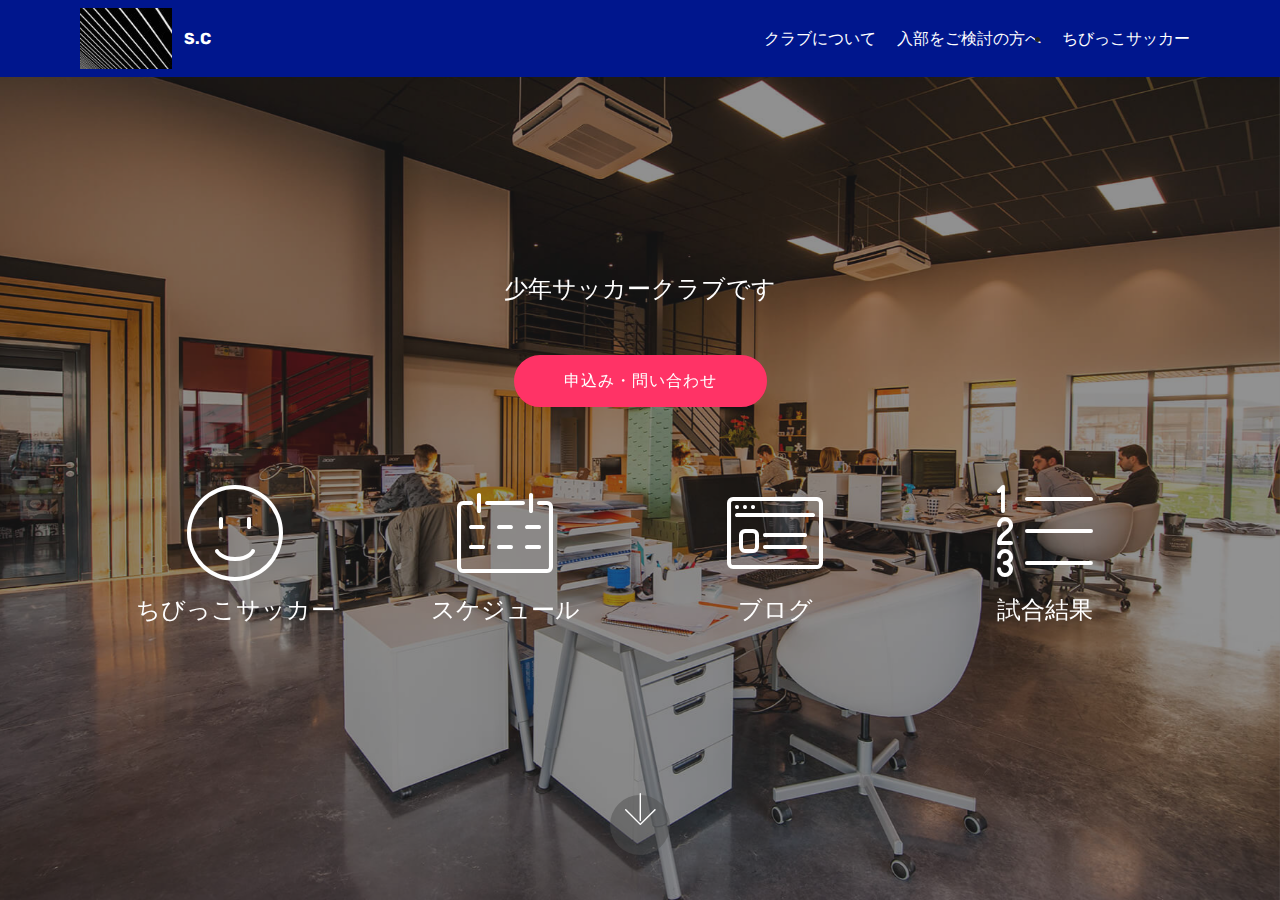
==== index.html @ 5c07f39f "Update index.html" ====
<!DOCTYPE html>
<html  >
<head>
  <!-- Site made with Mobirise Website Builder v4.10.5, https://mobirise.com -->
  <meta charset="UTF-8">
  <meta http-equiv="X-UA-Compatible" content="IE=edge">
  <meta name="generator" content="Mobirise v4.10.5, mobirise.com">
  <meta name="viewport" content="width=device-width, initial-scale=1, minimum-scale=1">
  <link rel="shortcut icon" href="assets/images/mbr-122x81.jpg" type="image/x-icon">
  <meta name="description" content="">
  
  <title>Home</title>
  <link rel="stylesheet" href="assets/web/assets/mobirise-icons/mobirise-icons.css">
  <link rel="stylesheet" href="assets/tether/tether.min.css">
  <link rel="stylesheet" href="assets/bootstrap/css/bootstrap.min.css">
  <link rel="stylesheet" href="assets/bootstrap/css/bootstrap-grid.min.css">
  <link rel="stylesheet" href="assets/bootstrap/css/bootstrap-reboot.min.css">
  <link rel="stylesheet" href="assets/dropdown/css/style.css">
  <link rel="stylesheet" href="assets/theme/css/style.css">
  <link rel="stylesheet" href="assets/mobirise/css/mbr-additional.css" type="text/css">
  
  
  
</head>
<body>
  <section class="menu cid-ruyoe2sEjI" once="menu" id="menu2-0">

    

    <nav class="navbar navbar-expand beta-menu navbar-dropdown align-items-center navbar-fixed-top navbar-toggleable-sm">
        <button class="navbar-toggler navbar-toggler-right" type="button" data-toggle="collapse" data-target="#navbarSupportedContent" aria-controls="navbarSupportedContent" aria-expanded="false" aria-label="Toggle navigation">
            <div class="hamburger">
                <span></span>
                <span></span>
                <span></span>
                <span></span>
            </div>
        </button>
        <div class="menu-logo">
            <div class="navbar-brand">
                <span class="navbar-logo">
                    <a href="https://mobirise.co">
                        <img src="assets/images/mbr-122x81.jpg" alt="Mobirise" title="" style="height: 3.8rem;">
                    </a>
                </span>
                <span class="navbar-caption-wrap"><a class="navbar-caption text-white display-4" href="#top">S.C</a></span>
            </div>
        </div>
        <div class="collapse navbar-collapse" id="navbarSupportedContent">
            <ul class="navbar-nav nav-dropdown nav-right" data-app-modern-menu="true">
              <li class="nav-item">
                    <a class="nav-link link text-white display-4" href="https://mobirise.co">クラブについて<br></a>
                </li>
                <li class="nav-item">
                    <a class="nav-link link text-white display-4" href="https://mobirise.co">入部をご検討の方へ</a>
                </li></ul>
                <li class="nav-item">
                    <a class="nav-link link text-white display-4" href="https://mobirise.co">ちびっこサッカー</a>
                </li></ul>
            
        </div>
    </nav>
</section>

<section class="engine"><a href="https://mobirise.info/x">css templates</a></section><section class="header12 cid-ruys2BH5nq mbr-fullscreen mbr-parallax-background" id="header12-3">

    

    <div class="mbr-overlay" style="opacity: 0.5; background-color: rgb(35, 35, 35);">
    </div>

    <div class="container  ">
            <div class="media-container">
                <div class="col-md-12 align-center">
                    <h1 class="mbr-section-title pb-3 mbr-white mbr-bold mbr-fonts-style display-1"></h1>
                    <p class="mbr-text pb-3 mbr-white mbr-fonts-style display-5">少年サッカークラブです</p>
                    <div class="mbr-section-btn align-center py-2"><a class="btn btn-md btn-secondary display-4" href="https://mobirise.co">申込み・問い合わせ</a></div>

                    <div class="icons-media-container mbr-white">
                        <div class="card col-12 col-md-6 col-lg-3">
                            <div class="icon-block">
                            <a href="https://mobirise.co/">
                                <span class="mbr-iconfont mbri-smile-face"></span>
                            </a>
                            </div>
                            <h5 class="mbr-fonts-style display-5">ちびっこサッカー</h5>
                        </div>

                        <div class="card col-12 col-md-6 col-lg-3">
                            <div class="icon-block">
                                <a href="https://mobirise.co/">
                                    <span class="mbr-iconfont mbri-calendar"></span>
                                </a>
                            </div>
                            <h5 class="mbr-fonts-style display-5">
                                スケジュール</h5>
                        </div>

                        <div class="card col-12 col-md-6 col-lg-3">
                            <div class="icon-block">
                                <a href="page1.html#features17-5">
                                    <span class="mbr-iconfont mbri-sites"></span>
                                </a>
                            </div>
                            <h5 class="mbr-fonts-style display-5"><a href="page1.html">
                                ブログ</a></h5>
                        </div>

                        <div class="card col-12 col-md-6 col-lg-3">
                            <div class="icon-block">
                                <a href="https://mobirise.co/">
                                    <span class="mbr-iconfont mbri-numbered-list"></span>
                                </a>
                            </div>
                            <h5 class="mbr-fonts-style display-5">
                                試合結果</h5>
                        </div>
                    </div>
                </div>
            </div>
    </div>

    <div class="mbr-arrow hidden-sm-down" aria-hidden="true">
        <a href="#next">
            <i class="mbri-down mbr-iconfont"></i>
        </a>
    </div>
</section>


  <script src="assets/web/assets/jquery/jquery.min.js"></script>
  <script src="assets/popper/popper.min.js"></script>
  <script src="assets/tether/tether.min.js"></script>
  <script src="assets/bootstrap/js/bootstrap.min.js"></script>
  <script src="assets/dropdown/js/nav-dropdown.js"></script>
  <script src="assets/dropdown/js/navbar-dropdown.js"></script>
  <script src="assets/touchswipe/jquery.touch-swipe.min.js"></script>
  <script src="assets/vimeoplayer/jquery.mb.vimeo_player.js"></script>
  <script src="assets/parallax/jarallax.min.js"></script>
  <script src="assets/smoothscroll/smooth-scroll.js"></script>
  <script src="assets/theme/js/script.js"></script>
  
  
</body>
</html>
---- assets/web/assets/mobirise-icons/mobirise-icons.css ----
@font-face {
  font-family: 'MobiriseIcons';
  src:  url('mobirise-icons.eot?spat4u');
  src:  url('mobirise-icons.eot?spat4u#iefix') format('embedded-opentype'),
    url('mobirise-icons.ttf?spat4u') format('truetype'),
    url('mobirise-icons.woff?spat4u') format('woff'),
    url('mobirise-icons.svg?spat4u#MobiriseIcons') format('svg');
  font-weight: normal;
  font-style: normal;
}

[class^="mbri-"], [class*=" mbri-"] {
  /* use !important to prevent issues with browser extensions that change fonts */
  font-family: MobiriseIcons !important;
  speak: none;
  font-style: normal;
  font-weight: normal;
  font-variant: normal;
  text-transform: none;
  line-height: 1;

  /* Better Font Rendering =========== */
  -webkit-font-smoothing: antialiased;
  -moz-osx-font-smoothing: grayscale;
}

.mbri-add-submenu:before {
  content: "\e900";
}
.mbri-alert:before {
  content: "\e901";
}
.mbri-align-center:before {
  content: "\e902";
}
.mbri-align-justify:before {
  content: "\e903";
}
.mbri-align-left:before {
  content: "\e904";
}
.mbri-align-right:before {
  content: "\e905";
}
.mbri-android:before {
  content: "\e906";
}
.mbri-apple:before {
  content: "\e907";
}
.mbri-arrow-down:before {
  content: "\e908";
}
.mbri-arrow-next:before {
  content: "\e909";
}
.mbri-arrow-prev:before {
  content: "\e90a";
}
.mbri-arrow-up:before {
  content: "\e90b";
}
.mbri-bold:before {
  content: "\e90c";
}
.mbri-bookmark:before {
  content: "\e90d";
}
.mbri-bootstrap:before {
  content: "\e90e";
}
.mbri-briefcase:before {
  content: "\e90f";
}
.mbri-browse:before {
  content: "\e910";
}
.mbri-bulleted-list:before {
  content: "\e911";
}
.mbri-calendar:before {
  content: "\e912";
}
.mbri-camera:before {
  content: "\e913";
}
.mbri-cart-add:before {
  content: "\e914";
}
.mbri-cart-full:before {
  content: "\e915";
}
.mbri-cash:before {
  content: "\e916";
}
.mbri-change-style:before {
  content: "\e917";
}
.mbri-chat:before {
  content: "\e918";
}
.mbri-clock:before {
  content: "\e919";
}
.mbri-close:before {
  content: "\e91a";
}
.mbri-cloud:before {
  content: "\e91b";
}
.mbri-code:before {
  content: "\e91c";
}
.mbri-contact-form:before {
  content: "\e91d";
}
.mbri-credit-card:before {
  content: "\e91e";
}
.mbri-cursor-click:before {
  content: "\e91f";
}
.mbri-cust-feedback:before {
  content: "\e920";
}
.mbri-database:before {
  content: "\e921";
}
.mbri-delivery:before {
  content: "\e922";
}
.mbri-desktop:before {
  content: "\e923";
}
.mbri-devices:before {
  content: "\e924";
}
.mbri-down:before {
  content: "\e925";
}
.mbri-download:before {
  content: "\e989";
}
.mbri-drag-n-drop:before {
  content: "\e927";
}
.mbri-drag-n-drop2:before {
  content: "\e928";
}
.mbri-edit:before {
  content: "\e929";
}
.mbri-edit2:before {
  content: "\e92a";
}
.mbri-error:before {
  content: "\e92b";
}
.mbri-extension:before {
  content: "\e92c";
}
.mbri-features:before {
  content: "\e92d";
}
.mbri-file:before {
  content: "\e92e";
}
.mbri-flag:before {
  content: "\e92f";
}
.mbri-folder:before {
  content: "\e930";
}
.mbri-gift:before {
  content: "\e931";
}
.mbri-github:before {
  content: "\e932";
}
.mbri-globe:before {
  content: "\e933";
}
.mbri-globe-2:before {
  content: "\e934";
}
.mbri-growing-chart:before {
  content: "\e935";
}
.mbri-hearth:before {
  content: "\e936";
}
.mbri-help:before {
  content: "\e937";
}
.mbri-home:before {
  content: "\e938";
}
.mbri-hot-cup:before {
  content: "\e939";
}
.mbri-idea:before {
  content: "\e93a";
}
.mbri-image-gallery:before {
  content: "\e93b";
}
.mbri-image-slider:before {
  content: "\e93c";
}
.mbri-info:before {
  content: "\e93d";
}
.mbri-italic:before {
  content: "\e93e";
}
.mbri-key:before {
  content: "\e93f";
}
.mbri-laptop:before {
  content: "\e940";
}
.mbri-layers:before {
  content: "\e941";
}
.mbri-left-right:before {
  content: "\e942";
}
.mbri-left:before {
  content: "\e943";
}
.mbri-letter:before {
  content: "\e944";
}
.mbri-like:before {
  content: "\e945";
}
.mbri-link:before {
  content: "\e946";
}
.mbri-lock:before {
  content: "\e947";
}
.mbri-login:before {
  content: "\e948";
}
.mbri-logout:before {
  content: "\e949";
}
.mbri-magic-stick:before {
  content: "\e94a";
}
.mbri-map-pin:before {
  content: "\e94b";
}
.mbri-menu:before {
  content: "\e94c";
}
.mbri-mobile:before {
  content: "\e94d";
}
.mbri-mobile2:before {
  content: "\e94e";
}
.mbri-mobirise:before {
  content: "\e94f";
}
.mbri-more-horizontal:before {
  content: "\e950";
}
.mbri-more-vertical:before {
  content: "\e951";
}
.mbri-music:before {
  content: "\e952";
}
.mbri-new-file:before {
  content: "\e953";
}
.mbri-numbered-list:before {
  content: "\e954";
}
.mbri-opened-folder:before {
  content: "\e955";
}
.mbri-pages:before {
  content: "\e956";
}
.mbri-paper-plane:before {
  content: "\e957";
}
.mbri-paperclip:before {
  content: "\e958";
}
.mbri-photo:before {
  content: "\e959";
}
.mbri-photos:before {
  content: "\e95a";
}
.mbri-pin:before {
  content: "\e95b";
}
.mbri-play:before {
  content: "\e95c";
}
.mbri-plus:before {
  content: "\e95d";
}
.mbri-preview:before {
  content: "\e95e";
}
.mbri-print:before {
  content: "\e95f";
}
.mbri-protect:before {
  content: "\e960";
}
.mbri-question:before {
  content: "\e961";
}
.mbri-quote-left:before {
  content: "\e962";
}
.mbri-quote-right:before {
  content: "\e963";
}
.mbri-refresh:before {
  content: "\e964";
}
.mbri-responsive:before {
  content: "\e965";
}
.mbri-right:before {
  content: "\e966";
}
.mbri-rocket:before {
  content: "\e967";
}
.mbri-sad-face:before {
  content: "\e968";
}
.mbri-sale:before {
  content: "\e969";
}
.mbri-save:before {
  content: "\e96a";
}
.mbri-search:before {
  content: "\e96b";
}
.mbri-setting:before {
  content: "\e96c";
}
.mbri-setting2:before {
  content: "\e96d";
}
.mbri-setting3:before {
  content: "\e96e";
}
.mbri-share:before {
  content: "\e96f";
}
.mbri-shopping-bag:before {
  content: "\e970";
}
.mbri-shopping-basket:before {
  content: "\e971";
}
.mbri-shopping-cart:before {
  content: "\e972";
}
.mbri-sites:before {
  content: "\e973";
}
.mbri-smile-face:before {
  content: "\e974";
}
.mbri-speed:before {
  content: "\e975";
}
.mbri-star:before {
  content: "\e976";
}
.mbri-success:before {
  content: "\e977";
}
.mbri-sun:before {
  content: "\e978";
}
.mbri-sun2:before {
  content: "\e979";
}
.mbri-tablet:before {
  content: "\e97a";
}
.mbri-tablet-vertical:before {
  content: "\e97b";
}
.mbri-target:before {
  content: "\e97c";
}
.mbri-timer:before {
  content: "\e97d";
}
.mbri-to-ftp:before {
  content: "\e97e";
}
.mbri-to-local-drive:before {
  content: "\e97f";
}
.mbri-touch-swipe:before {
  content: "\e980";
}
.mbri-touch:before {
  content: "\e981";
}
.mbri-trash:before {
  content: "\e982";
}
.mbri-underline:before {
  content: "\e983";
}
.mbri-unlink:before {
  content: "\e984";
}
.mbri-unlock:before {
  content: "\e985";
}
.mbri-up-down:before {
  content: "\e986";
}
.mbri-up:before {
  content: "\e987";
}
.mbri-update:before {
  content: "\e988";
}
.mbri-upload:before {
 content: "\e926"; 
}
.mbri-user:before {
  content: "\e98a";
}
.mbri-user2:before {
  content: "\e98b";
}
.mbri-users:before {
  content: "\e98c";
}
.mbri-video:before {
  content: "\e98d";
}
.mbri-video-play:before {
  content: "\e98e";
}
.mbri-watch:before {
  content: "\e98f";
}
.mbri-website-theme:before {
  content: "\e990";
}
.mbri-wifi:before {
  content: "\e991";
}
.mbri-windows:before {
  content: "\e992";
}
.mbri-zoom-out:before {
  content: "\e993";
}
.mbri-redo:before {
  content: "\e994";
}
.mbri-undo:before {
  content: "\e995";
}
---- assets/dropdown/css/style.css ----
.navbar-dropdown {
  left: 0;
  padding: 0;
  position: absolute;
  right: 0;
  top: 0;
  transition: all 0.45s ease;
  z-index: 1030;
  background: #282828; }
  .navbar-dropdown .navbar-logo {
    margin-right: 0.8rem;
    transition: margin 0.3s ease-in-out;
    vertical-align: middle; }
    .navbar-dropdown .navbar-logo img {
      height: 3.125rem;
      transition: all 0.3s ease-in-out; }
    .navbar-dropdown .navbar-logo.mbr-iconfont {
      font-size: 3.125rem;
      line-height: 3.125rem; }
  .navbar-dropdown .navbar-caption {
    font-weight: 700;
    white-space: normal;
    vertical-align: -4px;
    line-height: 3.125rem !important; }
    .navbar-dropdown .navbar-caption, .navbar-dropdown .navbar-caption:hover {
      color: inherit;
      text-decoration: none; }
  .navbar-dropdown .mbr-iconfont + .navbar-caption {
    vertical-align: -1px; }
  .navbar-dropdown.navbar-fixed-top {
    position: fixed; }
  .navbar-dropdown .navbar-brand span {
    vertical-align: -4px; }
  .navbar-dropdown.bg-color.transparent {
    background: none; }
  .navbar-dropdown.navbar-short .navbar-brand {
    padding: 0.625rem 0; }
    .navbar-dropdown.navbar-short .navbar-brand span {
      vertical-align: -1px; }
  .navbar-dropdown.navbar-short .navbar-caption {
    line-height: 2.375rem !important;
    vertical-align: -2px; }
  .navbar-dropdown.navbar-short .navbar-logo {
    margin-right: 0.5rem; }
    .navbar-dropdown.navbar-short .navbar-logo img {
      height: 2.375rem; }
    .navbar-dropdown.navbar-short .navbar-logo.mbr-iconfont {
      font-size: 2.375rem;
      line-height: 2.375rem; }
  .navbar-dropdown.navbar-short .mbr-table-cell {
    height: 3.625rem; }
  .navbar-dropdown .navbar-close {
    left: 0.6875rem;
    position: fixed;
    top: 0.75rem;
    z-index: 1000; }
  .navbar-dropdown .hamburger-icon {
    content: "";
    display: inline-block;
    vertical-align: middle;
    width: 16px;
    -webkit-box-shadow: 0 -6px 0 1px #282828,0 0 0 1px #282828,0 6px 0 1px #282828;
    -moz-box-shadow: 0 -6px 0 1px #282828,0 0 0 1px #282828,0 6px 0 1px #282828;
    box-shadow: 0 -6px 0 1px #282828,0 0 0 1px #282828,0 6px 0 1px #282828; }

.dropdown-menu .dropdown-toggle[data-toggle="dropdown-submenu"]::after {
  border-bottom: 0.35em solid transparent;
  border-left: 0.35em solid;
  border-right: 0;
  border-top: 0.35em solid transparent;
  margin-left: 0.3rem; }

.dropdown-menu .dropdown-item:focus {
  outline: 0; }

.nav-dropdown {
  font-size: 0.75rem;
  font-weight: 500;
  height: auto !important; }
  .nav-dropdown .nav-btn {
    padding-left: 1rem; }
  .nav-dropdown .link {
    margin: .667em 1.667em;
    font-weight: 500;
    padding: 0;
    transition: color .2s ease-in-out; }
    .nav-dropdown .link.dropdown-toggle {
      margin-right: 2.583em; }
      .nav-dropdown .link.dropdown-toggle::after {
        margin-left: .25rem;
        border-top: 0.35em solid;
        border-right: 0.35em solid transparent;
        border-left: 0.35em solid transparent;
        border-bottom: 0; }
      .nav-dropdown .link.dropdown-toggle[aria-expanded="true"] {
        margin: 0;
        padding: 0.667em 3.263em  0.667em 1.667em; }
  .nav-dropdown .link::after,
  .nav-dropdown .dropdown-item::after {
    color: inherit; }
  .nav-dropdown .btn {
    font-size: 0.75rem;
    font-weight: 700;
    letter-spacing: 0;
    margin-bottom: 0;
    padding-left: 1.25rem;
    padding-right: 1.25rem; }
  .nav-dropdown .dropdown-menu {
    border-radius: 0;
    border: 0;
    left: 0;
    margin: 0;
    padding-bottom: 1.25rem;
    padding-top: 1.25rem;
    position: relative; }
  .nav-dropdown .dropdown-submenu {
    margin-left: 0.125rem;
    top: 0; }
  .nav-dropdown .dropdown-item {
    font-weight: 500;
    line-height: 2;
    padding: 0.3846em 4.615em 0.3846em 1.5385em;
    position: relative;
    transition: color .2s ease-in-out, background-color .2s ease-in-out; }
    .nav-dropdown .dropdown-item::after {
      margin-top: -0.3077em;
      position: absolute;
      right: 1.1538em;
      top: 50%; }
    .nav-dropdown .dropdown-item:focus, .nav-dropdown .dropdown-item:hover {
      background: none; }

@media (max-width: 767px) {
  .nav-dropdown.navbar-toggleable-sm {
    bottom: 0;
    display: none;
    left: 0;
    overflow-x: hidden;
    position: fixed;
    top: 0;
    transform: translateX(-100%);
    -ms-transform: translateX(-100%);
    -webkit-transform: translateX(-100%);
    width: 18.75rem;
    z-index: 999; } }
.nav-dropdown.navbar-toggleable-xl {
  bottom: 0;
  display: none;
  left: 0;
  overflow-x: hidden;
  position: fixed;
  top: 0;
  transform: translateX(-100%);
  -ms-transform: translateX(-100%);
  -webkit-transform: translateX(-100%);
  width: 18.75rem;
  z-index: 999; }

.nav-dropdown-sm {
  display: block !important;
  overflow-x: hidden;
  overflow: auto;
  padding-top: 3.875rem; }
  .nav-dropdown-sm::after {
    content: "";
    display: block;
    height: 3rem;
    width: 100%; }
  .nav-dropdown-sm.collapse.in ~ .navbar-close {
    display: block !important; }
  .nav-dropdown-sm.collapsing, .nav-dropdown-sm.collapse.in {
    transform: translateX(0);
    -ms-transform: translateX(0);
    -webkit-transform: translateX(0);
    transition: all 0.25s ease-out;
    -webkit-transition: all 0.25s ease-out;
    background: #282828; }
  .nav-dropdown-sm.collapsing[aria-expanded="false"] {
    transform: translateX(-100%);
    -ms-transform: translateX(-100%);
    -webkit-transform: translateX(-100%); }
  .nav-dropdown-sm .nav-item {
    display: block;
    margin-left: 0 !important;
    padding-left: 0; }
  .nav-dropdown-sm .link,
  .nav-dropdown-sm .dropdown-item {
    border-top: 1px dotted rgba(255, 255, 255, 0.1);
    font-size: 0.8125rem;
    line-height: 1.6;
    margin: 0 !important;
    padding: 0.875rem 2.4rem 0.875rem 1.5625rem !important;
    position: relative;
    white-space: normal; }
    .nav-dropdown-sm .link:focus, .nav-dropdown-sm .link:hover,
    .nav-dropdown-sm .dropdown-item:focus,
    .nav-dropdown-sm .dropdown-item:hover {
      background: rgba(0, 0, 0, 0.2) !important;
      color: #c0a375; }
  .nav-dropdown-sm .nav-btn {
    position: relative;
    padding: 1.5625rem 1.5625rem 0 1.5625rem; }
    .nav-dropdown-sm .nav-btn::before {
      border-top: 1px dotted rgba(255, 255, 255, 0.1);
      content: "";
      left: 0;
      position: absolute;
      top: 0;
      width: 100%; }
    .nav-dropdown-sm .nav-btn + .nav-btn {
      padding-top: 0.625rem; }
      .nav-dropdown-sm .nav-btn + .nav-btn::before {
        display: none; }
  .nav-dropdown-sm .btn {
    padding: 0.625rem 0; }
  .nav-dropdown-sm .dropdown-toggle[data-toggle="dropdown-submenu"]::after {
    margin-left: .25rem;
    border-top: 0.35em solid;
    border-right: 0.35em solid transparent;
    border-left: 0.35em solid transparent;
    border-bottom: 0; }
  .nav-dropdown-sm .dropdown-toggle[data-toggle="dropdown-submenu"][aria-expanded="true"]::after {
    border-top: 0;
    border-right: 0.35em solid transparent;
    border-left: 0.35em solid transparent;
    border-bottom: 0.35em solid; }
  .nav-dropdown-sm .dropdown-menu {
    margin: 0;
    padding: 0;
    position: relative;
    top: 0;
    left: 0;
    width: 100%;
    border: 0;
    float: none;
    border-radius: 0;
    background: none; }
  .nav-dropdown-sm .dropdown-submenu {
    left: 100%;
    margin-left: 0.125rem;
    margin-top: -1.25rem;
    top: 0; }

.navbar-toggleable-sm .nav-dropdown .dropdown-menu {
  position: absolute; }

.navbar-toggleable-sm .nav-dropdown .dropdown-submenu {
  left: 100%;
  margin-left: 0.125rem;
  margin-top: -1.25rem;
  top: 0; }

.navbar-toggleable-sm.opened .nav-dropdown .dropdown-menu {
  position: relative; }

.navbar-toggleable-sm.opened .nav-dropdown .dropdown-submenu {
  left: 0;
  margin-left: 00rem;
  margin-top: 0rem;
  top: 0; }

.is-builder .nav-dropdown.collapsing {
  transition: none !important; }

/*# sourceMappingURL=style.css.map */
---- assets/theme/css/style.css ----
/*!
 * Mobirise v4 theme (https://mobirise.com/)
 * Copyright 2017 Mobirise
 */
section {
  background-color: #eeeeee; }

section,
.container,
.container-fluid {
  position: relative;
  word-wrap: break-word; }

a.mbr-iconfont:hover {
  text-decoration: none; }

.article .lead p, .article .lead ul, .article .lead ol, .article .lead pre, .article .lead blockquote {
  margin-bottom: 0; }

a {
  font-style: normal;
  font-weight: 400;
  cursor: pointer; }
  a, a:hover {
    text-decoration: none; }

figure {
  margin-bottom: 0; }

body {
  color: #232323; }

h1, h2, h3, h4, h5, h6,
.h1, .h2, .h3, .h4, .h5, .h6,
.display-1, .display-2, .display-3, .display-4 {
  line-height: 1;
  word-break: break-word;
  word-wrap: break-word; }

b, strong {
  font-weight: bold; }

blockquote {
  padding: 10px 0 10px 20px;
  position: relative;
  border-left: 2px solid;
  border-color: #ff3366; }

input:-webkit-autofill, input:-webkit-autofill:hover, input:-webkit-autofill:focus, input:-webkit-autofill:active {
  transition-delay: 9999s;
  transition-property: background-color, color; }

textarea[type="hidden"] {
  display: none; }

body {
  position: relative; }

section {
  background-position: 50% 50%;
  background-repeat: no-repeat;
  background-size: cover; }
  section .mbr-background-video,
  section .mbr-background-video-preview {
    position: absolute;
    bottom: 0;
    left: 0;
    right: 0;
    top: 0; }

.hidden {
  visibility: hidden; }

.mbr-z-index20 {
  z-index: 20; }

/*! Base colors */
.mbr-white {
  color: #ffffff; }

.mbr-black {
  color: #000000; }

.mbr-bg-white {
  background-color: #ffffff; }

.mbr-bg-black {
  background-color: #000000; }

/*! Text-aligns */
.align-left {
  text-align: left; }

.align-center {
  text-align: center; }

.align-right {
  text-align: right; }

@media (max-width: 767px) {
  .align-left, .align-center, .align-right, .mbr-section-btn, .mbr-section-title {
    text-align: center; } }
/*! Font-weight  */
.mbr-light {
  font-weight: 300; }

.mbr-regular {
  font-weight: 400; }

.mbr-semibold {
  font-weight: 500; }

.mbr-bold {
  font-weight: 700; }

/*! Media  */
.media-size-item {
  -webkit-flex: 1 1 auto;
  -moz-flex: 1 1 auto;
  -ms-flex: 1 1 auto;
  -o-flex: 1 1 auto;
  flex: 1 1 auto; }

.media-content {
  -webkit-flex-basis: 100%;
  flex-basis: 100%; }

.media-container-row {
  display: -ms-flexbox;
  display: -webkit-flex;
  display: flex;
  -webkit-flex-direction: row;
  -ms-flex-direction: row;
  flex-direction: row;
  -webkit-flex-wrap: wrap;
  -ms-flex-wrap: wrap;
  flex-wrap: wrap;
  -webkit-justify-content: center;
  -ms-flex-pack: center;
  justify-content: center;
  -webkit-align-content: center;
  -ms-flex-line-pack: center;
  align-content: center;
  -webkit-align-items: start;
  -ms-flex-align: start;
  align-items: start; }
  .media-container-row .media-size-item {
    width: 400px; }

.media-container-column {
  display: -ms-flexbox;
  display: -webkit-flex;
  display: flex;
  -webkit-flex-direction: column;
  -ms-flex-direction: column;
  flex-direction: column;
  -webkit-flex-wrap: wrap;
  -ms-flex-wrap: wrap;
  flex-wrap: wrap;
  -webkit-justify-content: center;
  -ms-flex-pack: center;
  justify-content: center;
  -webkit-align-content: center;
  -ms-flex-line-pack: center;
  align-content: center;
  -webkit-align-items: stretch;
  -ms-flex-align: stretch;
  align-items: stretch; }
  .media-container-column > * {
    width: 100%; }

@media (min-width: 992px) {
  .media-container-row {
    -webkit-flex-wrap: nowrap;
    -ms-flex-wrap: nowrap;
    flex-wrap: nowrap; } }
figure {
  overflow: hidden; }

figure[mbr-media-size] {
  transition: width 0.1s; }

.mbr-figure img, .mbr-figure iframe {
  display: block;
  width: 100%; }

.card {
  background-color: transparent;
  border: none; }

.card-box {
  width: 100%; }

.card-img {
  text-align: center;
  flex-shrink: 0;
  -webkit-flex-shrink: 0; }

.media {
  max-width: 100%;
  margin: 0 auto; }

.mbr-figure {
  -ms-flex-item-align: center;
  -ms-grid-row-align: center;
  -webkit-align-self: center;
  align-self: center; }

.media-container > div {
  max-width: 100%; }

.mbr-figure img, .card-img img {
  width: 100%; }

@media (max-width: 991px) {
  .media-size-item {
    width: auto !important; }

  .media {
    width: auto; }

  .mbr-figure {
    width: 100% !important; } }
/*! Buttons */
.mbr-section-btn {
  margin-left: -.25rem;
  margin-right: -.25rem;
  font-size: 0; }

nav .mbr-section-btn {
  margin-left: 0rem;
  margin-right: 0rem; }

/*! Btn icon margin */
.btn .mbr-iconfont, .btn.btn-sm .mbr-iconfont {
  cursor: pointer;
  margin-right: 0.5rem; }

.btn.btn-md .mbr-iconfont, .btn.btn-md .mbr-iconfont {
  margin-right: 0.8rem; }

.mbr-regular {
  font-weight: 400; }

.mbr-semibold {
  font-weight: 500; }

.mbr-bold {
  font-weight: 700; }

[type="submit"] {
  -webkit-appearance: none; }

/*! Full-screen */
.mbr-fullscreen .mbr-overlay {
  min-height: 100vh; }

.mbr-fullscreen {
  display: flex;
  display: -webkit-flex;
  display: -moz-flex;
  display: -ms-flex;
  display: -o-flex;
  align-items: center;
  -webkit-align-items: center;
  min-height: 100vh;
  padding-top: 3rem;
  padding-bottom: 3rem; }

/*! Map */
.map {
  height: 25rem;
  position: relative; }
  .map iframe {
    width: 100%;
    height: 100%; }

/* Form */
.form-asterisk {
  font-family: initial;
  position: absolute;
  top: -2px;
  font-weight: normal; }

/*! Scroll to top arrow */
.mbr-arrow-up {
  bottom: 25px;
  right: 90px;
  position: fixed;
  text-align: right;
  z-index: 5000;
  color: #ffffff;
  font-size: 32px;
  transform: rotate(180deg);
  -webkit-transform: rotate(180deg); }

.mbr-arrow-up a {
  background: rgba(0, 0, 0, 0.2);
  border-radius: 3px;
  color: #fff;
  display: inline-block;
  height: 60px;
  width: 60px;
  outline-style: none !important;
  position: relative;
  text-decoration: none;
  transition: all .3s ease-in-out;
  cursor: pointer;
  text-align: center; }
  .mbr-arrow-up a:hover {
    background-color: rgba(0, 0, 0, 0.4); }
  .mbr-arrow-up a i {
    line-height: 60px; }

.mbr-arrow-up-icon {
  display: block;
  color: #fff; }

.mbr-arrow-up-icon::before {
  content: "\203a";
  display: inline-block;
  font-family: serif;
  font-size: 32px;
  line-height: 1;
  font-style: normal;
  position: relative;
  top: 6px;
  left: -4px;
  -webkit-transform: rotate(-90deg);
  transform: rotate(-90deg); }

/*! Arrow Down */
.mbr-arrow {
  position: absolute;
  bottom: 45px;
  left: 50%;
  width: 60px;
  height: 60px;
  cursor: pointer;
  background-color: rgba(80, 80, 80, 0.5);
  border-radius: 50%;
  -webkit-transform: translateX(-50%);
  transform: translateX(-50%); }
  .mbr-arrow > a {
    display: inline-block;
    text-decoration: none;
    outline-style: none;
    -webkit-animation: arrowdown 1.7s ease-in-out infinite;
    animation: arrowdown 1.7s ease-in-out infinite; }
    .mbr-arrow > a > i {
      position: absolute;
      top: -2px;
      left: 15px;
      font-size: 2rem; }

@keyframes arrowdown {
  0% {
    transform: translateY(0px);
    -webkit-transform: translateY(0px); }
  50% {
    transform: translateY(-5px);
    -webkit-transform: translateY(-5px); }
  100% {
    transform: translateY(0px);
    -webkit-transform: translateY(0px); } }
@-webkit-keyframes arrowdown {
  0% {
    transform: translateY(0px);
    -webkit-transform: translateY(0px); }
  50% {
    transform: translateY(-5px);
    -webkit-transform: translateY(-5px); }
  100% {
    transform: translateY(0px);
    -webkit-transform: translateY(0px); } }
@media (max-width: 500px) {
  .mbr-arrow-up {
    left: 50%;
    right: auto;
    transform: translateX(-50%) rotate(180deg);
    -webkit-transform: translateX(-50%) rotate(180deg); } }
/*Gradients animation*/
@keyframes gradient-animation {
  from {
    background-position: 0% 100%;
    animation-timing-function: ease-in-out; }
  to {
    background-position: 100% 0%;
    animation-timing-function: ease-in-out; } }
@-webkit-keyframes gradient-animation {
  from {
    background-position: 0% 100%;
    animation-timing-function: ease-in-out; }
  to {
    background-position: 100% 0%;
    animation-timing-function: ease-in-out; } }
.bg-gradient {
  background-size: 200% 200%;
  animation: gradient-animation 5s infinite alternate;
  -webkit-animation: gradient-animation 5s infinite alternate; }

.menu .navbar-brand {
  display: -webkit-flex; }
  .menu .navbar-brand span {
    display: flex;
    display: -webkit-flex; }
  .menu .navbar-brand .navbar-caption-wrap {
    display: -webkit-flex; }
  .menu .navbar-brand .navbar-logo img {
    display: -webkit-flex; }
@media (min-width: 768px) and (max-width: 991px) {
  .menu .navbar-toggleable-sm .navbar-nav {
    display: -webkit-box;
    display: -webkit-flex;
    display: -ms-flexbox; } }
@media (max-width: 991px) {
  .menu .navbar-collapse {
    max-height: 93.5vh; }
    .menu .navbar-collapse.show {
      overflow: auto; } }
@media (min-width: 992px) {
  .menu .navbar-nav.nav-dropdown {
    display: -webkit-flex; }
  .menu .navbar-toggleable-sm .navbar-collapse {
    display: -webkit-flex !important; } }
@media (max-width: 767px) {
  .menu .navbar-collapse {
    max-height: 80vh; } }

.navbar {
  display: -webkit-flex;
  -webkit-flex-wrap: wrap;
  -webkit-align-items: center;
  -webkit-justify-content: space-between; }

.navbar-collapse {
  -webkit-flex-basis: 100%;
  -webkit-flex-grow: 1;
  -webkit-align-items: center; }

.nav-dropdown .link {
  padding: .667em 1.667em !important;
  margin: 0 !important; }

.nav {
  display: -webkit-flex;
  -webkit-flex-wrap: wrap; }

.row {
  display: -webkit-flex;
  -webkit-flex-wrap: wrap; }

.justify-content-center {
  -webkit-justify-content: center; }

.form-inline {
  display: -webkit-flex;
  -webkit-flex-flow: row wrap;
  -webkit-align-items: center; }

.card-wrapper {
  -webkit-flex: 1; }

.carousel-control {
  z-index: 10;
  display: -webkit-flex;
  -webkit-align-items: center;
  -webkit-justify-content: center; }

.carousel-controls {
  display: -webkit-flex; }

.media {
  display: -webkit-flex; }

.form-group:focus {
  outline: none; }

.jq-selectbox__select {
  padding: 1.07em .5em;
  position: absolute;
  top: 0;
  left: 0;
  width: 100%; }

.jq-selectbox__dropdown {
  position: absolute;
  top: 100% !important;
  left: 0 !important;
  width: 100% !important; }

.jq-selectbox__trigger-arrow {
  transform: translateY(-50%); }

.jq-selectbox li {
  padding: 1.07em .5em; }

input[type="range"] {
  padding-left: 0 !important;
  padding-right: 0 !important; }

.modal-dialog, .modal-content {
  height: 100%; }

.modal-dialog .carousel-inner {
  height: 100%;
  height: -webkit-fill-available;
  height: fill-available; }

.carousel-item {
  text-align: center; }

.carousel-item img {
  margin: auto; }

/*# sourceMappingURL=style.css.map */
.engine {
	position: absolute;
	text-indent: -2400px;
	text-align: center;
	padding: 0;
	top: 0;
	left: -2400px;
}
---- assets/mobirise/css/mbr-additional.css ----
@import url(https://fonts.googleapis.com/css?family=Rubik:300,300i,400,400i,500,500i,700,700i,900,900i);





body {
  font-style: normal;
  line-height: 1.5;
}
.mbr-section-title {
  font-style: normal;
  line-height: 1.2;
}
.mbr-section-subtitle {
  line-height: 1.3;
}
.mbr-text {
  font-style: normal;
  line-height: 1.6;
}
.display-1 {
  font-family: 'Rubik', sans-serif;
  font-size: 4.25rem;
}
.display-1 > .mbr-iconfont {
  font-size: 6.8rem;
}
.display-2 {
  font-family: 'Rubik', sans-serif;
  font-size: 3rem;
}
.display-2 > .mbr-iconfont {
  font-size: 4.8rem;
}
.display-4 {
  font-family: 'Rubik', sans-serif;
  font-size: 1rem;
}
.display-4 > .mbr-iconfont {
  font-size: 1.6rem;
}
.display-5 {
  font-family: 'Rubik', sans-serif;
  font-size: 1.5rem;
}
.display-5 > .mbr-iconfont {
  font-size: 2.4rem;
}
.display-7 {
  font-family: 'Rubik', sans-serif;
  font-size: 1rem;
}
.display-7 > .mbr-iconfont {
  font-size: 1.6rem;
}
/* ---- Fluid typography for mobile devices ---- */
/* 1.4 - font scale ratio ( bootstrap == 1.42857 ) */
/* 100vw - current viewport width */
/* (48 - 20)  48 == 48rem == 768px, 20 == 20rem == 320px(minimal supported viewport) */
/* 0.65 - min scale variable, may vary */
@media (max-width: 768px) {
  .display-1 {
    font-size: 3.4rem;
    font-size: calc( 2.1374999999999997rem + (4.25 - 2.1374999999999997) * ((100vw - 20rem) / (48 - 20)));
    line-height: calc( 1.4 * (2.1374999999999997rem + (4.25 - 2.1374999999999997) * ((100vw - 20rem) / (48 - 20))));
  }
  .display-2 {
    font-size: 2.4rem;
    font-size: calc( 1.7rem + (3 - 1.7) * ((100vw - 20rem) / (48 - 20)));
    line-height: calc( 1.4 * (1.7rem + (3 - 1.7) * ((100vw - 20rem) / (48 - 20))));
  }
  .display-4 {
    font-size: 0.8rem;
    font-size: calc( 1rem + (1 - 1) * ((100vw - 20rem) / (48 - 20)));
    line-height: calc( 1.4 * (1rem + (1 - 1) * ((100vw - 20rem) / (48 - 20))));
  }
  .display-5 {
    font-size: 1.2rem;
    font-size: calc( 1.175rem + (1.5 - 1.175) * ((100vw - 20rem) / (48 - 20)));
    line-height: calc( 1.4 * (1.175rem + (1.5 - 1.175) * ((100vw - 20rem) / (48 - 20))));
  }
}
/* Buttons */
.btn {
  font-weight: 500;
  border-width: 2px;
  font-style: normal;
  letter-spacing: 1px;
  margin: .4rem .8rem;
  white-space: normal;
  -webkit-transition: all 0.3s ease-in-out;
  -moz-transition: all 0.3s ease-in-out;
  transition: all 0.3s ease-in-out;
  display: inline-flex;
  align-items: center;
  justify-content: center;
  word-break: break-word;
  -webkit-align-items: center;
  -webkit-justify-content: center;
  display: -webkit-inline-flex;
  padding: 1rem 3rem;
  border-radius: 3px;
}
.btn-sm {
  font-weight: 500;
  letter-spacing: 1px;
  -webkit-transition: all 0.3s ease-in-out;
  -moz-transition: all 0.3s ease-in-out;
  transition: all 0.3s ease-in-out;
  padding: 0.6rem 1.5rem;
  border-radius: 3px;
}
.btn-md {
  font-weight: 500;
  letter-spacing: 1px;
  margin: .4rem .8rem !important;
  -webkit-transition: all 0.3s ease-in-out;
  -moz-transition: all 0.3s ease-in-out;
  transition: all 0.3s ease-in-out;
  padding: 1rem 3rem;
  border-radius: 3px;
}
.btn-lg {
  font-weight: 500;
  letter-spacing: 1px;
  margin: .4rem .8rem !important;
  -webkit-transition: all 0.3s ease-in-out;
  -moz-transition: all 0.3s ease-in-out;
  transition: all 0.3s ease-in-out;
  padding: 1.2rem 3.2rem;
  border-radius: 3px;
}
.bg-primary {
  background-color: #ffffff !important;
}
.bg-success {
  background-color: #f7ed4a !important;
}
.bg-info {
  background-color: #82786e !important;
}
.bg-warning {
  background-color: #879a9f !important;
}
.bg-danger {
  background-color: #b1a374 !important;
}
.btn-primary,
.btn-primary:active {
  background-color: #ffffff !important;
  border-color: #ffffff !important;
  color: #808080 !important;
}
.btn-primary:hover,
.btn-primary:focus,
.btn-primary.focus,
.btn-primary.active {
  color: #808080 !important;
  background-color: #d9d9d9 !important;
  border-color: #d9d9d9 !important;
}
.btn-primary.disabled,
.btn-primary:disabled {
  color: #808080 !important;
  background-color: #d9d9d9 !important;
  border-color: #d9d9d9 !important;
}
.btn-secondary,
.btn-secondary:active {
  background-color: #ff3366 !important;
  border-color: #ff3366 !important;
  color: #ffffff !important;
}
.btn-secondary:hover,
.btn-secondary:focus,
.btn-secondary.focus,
.btn-secondary.active {
  color: #ffffff !important;
  background-color: #e50039 !important;
  border-color: #e50039 !important;
}
.btn-secondary.disabled,
.btn-secondary:disabled {
  color: #ffffff !important;
  background-color: #e50039 !important;
  border-color: #e50039 !important;
}
.btn-info,
.btn-info:active {
  background-color: #82786e !important;
  border-color: #82786e !important;
  color: #ffffff !important;
}
.btn-info:hover,
.btn-info:focus,
.btn-info.focus,
.btn-info.active {
  color: #ffffff !important;
  background-color: #59524b !important;
  border-color: #59524b !important;
}
.btn-info.disabled,
.btn-info:disabled {
  color: #ffffff !important;
  background-color: #59524b !important;
  border-color: #59524b !important;
}
.btn-success,
.btn-success:active {
  background-color: #f7ed4a !important;
  border-color: #f7ed4a !important;
  color: #3f3c03 !important;
}
.btn-success:hover,
.btn-success:focus,
.btn-success.focus,
.btn-success.active {
  color: #3f3c03 !important;
  background-color: #eadd0a !important;
  border-color: #eadd0a !important;
}
.btn-success.disabled,
.btn-success:disabled {
  color: #3f3c03 !important;
  background-color: #eadd0a !important;
  border-color: #eadd0a !important;
}
.btn-warning,
.btn-warning:active {
  background-color: #879a9f !important;
  border-color: #879a9f !important;
  color: #ffffff !important;
}
.btn-warning:hover,
.btn-warning:focus,
.btn-warning.focus,
.btn-warning.active {
  color: #ffffff !important;
  background-color: #617479 !important;
  border-color: #617479 !important;
}
.btn-warning.disabled,
.btn-warning:disabled {
  color: #ffffff !important;
  background-color: #617479 !important;
  border-color: #617479 !important;
}
.btn-danger,
.btn-danger:active {
  background-color: #b1a374 !important;
  border-color: #b1a374 !important;
  color: #ffffff !important;
}
.btn-danger:hover,
.btn-danger:focus,
.btn-danger.focus,
.btn-danger.active {
  color: #ffffff !important;
  background-color: #8b7d4e !important;
  border-color: #8b7d4e !important;
}
.btn-danger.disabled,
.btn-danger:disabled {
  color: #ffffff !important;
  background-color: #8b7d4e !important;
  border-color: #8b7d4e !important;
}
.btn-white {
  color: #333333 !important;
}
.btn-white,
.btn-white:active {
  background-color: #ffffff !important;
  border-color: #ffffff !important;
  color: #808080 !important;
}
.btn-white:hover,
.btn-white:focus,
.btn-white.focus,
.btn-white.active {
  color: #808080 !important;
  background-color: #d9d9d9 !important;
  border-color: #d9d9d9 !important;
}
.btn-white.disabled,
.btn-white:disabled {
  color: #808080 !important;
  background-color: #d9d9d9 !important;
  border-color: #d9d9d9 !important;
}
.btn-black,
.btn-black:active {
  background-color: #333333 !important;
  border-color: #333333 !important;
  color: #ffffff !important;
}
.btn-black:hover,
.btn-black:focus,
.btn-black.focus,
.btn-black.active {
  color: #ffffff !important;
  background-color: #0d0d0d !important;
  border-color: #0d0d0d !important;
}
.btn-black.disabled,
.btn-black:disabled {
  color: #ffffff !important;
  background-color: #0d0d0d !important;
  border-color: #0d0d0d !important;
}
.btn-primary-outline,
.btn-primary-outline:active {
  background: none;
  border-color: #cccccc;
  color: #cccccc;
}
.btn-primary-outline:hover,
.btn-primary-outline:focus,
.btn-primary-outline.focus,
.btn-primary-outline.active {
  color: #808080;
  background-color: #ffffff;
  border-color: #ffffff;
}
.btn-primary-outline.disabled,
.btn-primary-outline:disabled {
  color: #808080 !important;
  background-color: #ffffff !important;
  border-color: #ffffff !important;
}
.btn-secondary-outline,
.btn-secondary-outline:active {
  background: none;
  border-color: #cc0033;
  color: #cc0033;
}
.btn-secondary-outline:hover,
.btn-secondary-outline:focus,
.btn-secondary-outline.focus,
.btn-secondary-outline.active {
  color: #ffffff;
  background-color: #ff3366;
  border-color: #ff3366;
}
.btn-secondary-outline.disabled,
.btn-secondary-outline:disabled {
  color: #ffffff !important;
  background-color: #ff3366 !important;
  border-color: #ff3366 !important;
}
.btn-info-outline,
.btn-info-outline:active {
  background: none;
  border-color: #4b453f;
  color: #4b453f;
}
.btn-info-outline:hover,
.btn-info-outline:focus,
.btn-info-outline.focus,
.btn-info-outline.active {
  color: #ffffff;
  background-color: #82786e;
  border-color: #82786e;
}
.btn-info-outline.disabled,
.btn-info-outline:disabled {
  color: #ffffff !important;
  background-color: #82786e !important;
  border-color: #82786e !important;
}
.btn-success-outline,
.btn-success-outline:active {
  background: none;
  border-color: #d2c609;
  color: #d2c609;
}
.btn-success-outline:hover,
.btn-success-outline:focus,
.btn-success-outline.focus,
.btn-success-outline.active {
  color: #3f3c03;
  background-color: #f7ed4a;
  border-color: #f7ed4a;
}
.btn-success-outline.disabled,
.btn-success-outline:disabled {
  color: #3f3c03 !important;
  background-color: #f7ed4a !important;
  border-color: #f7ed4a !important;
}
.btn-warning-outline,
.btn-warning-outline:active {
  background: none;
  border-color: #55666b;
  color: #55666b;
}
.btn-warning-outline:hover,
.btn-warning-outline:focus,
.btn-warning-outline.focus,
.btn-warning-outline.active {
  color: #ffffff;
  background-color: #879a9f;
  border-color: #879a9f;
}
.btn-warning-outline.disabled,
.btn-warning-outline:disabled {
  color: #ffffff !important;
  background-color: #879a9f !important;
  border-color: #879a9f !important;
}
.btn-danger-outline,
.btn-danger-outline:active {
  background: none;
  border-color: #7a6e45;
  color: #7a6e45;
}
.btn-danger-outline:hover,
.btn-danger-outline:focus,
.btn-danger-outline.focus,
.btn-danger-outline.active {
  color: #ffffff;
  background-color: #b1a374;
  border-color: #b1a374;
}
.btn-danger-outline.disabled,
.btn-danger-outline:disabled {
  color: #ffffff !important;
  background-color: #b1a374 !important;
  border-color: #b1a374 !important;
}
.btn-black-outline,
.btn-black-outline:active {
  background: none;
  border-color: #000000;
  color: #000000;
}
.btn-black-outline:hover,
.btn-black-outline:focus,
.btn-black-outline.focus,
.btn-black-outline.active {
  color: #ffffff;
  background-color: #333333;
  border-color: #333333;
}
.btn-black-outline.disabled,
.btn-black-outline:disabled {
  color: #ffffff !important;
  background-color: #333333 !important;
  border-color: #333333 !important;
}
.btn-white-outline,
.btn-white-outline:active,
.btn-white-outline.active {
  background: none;
  border-color: #ffffff;
  color: #ffffff;
}
.btn-white-outline:hover,
.btn-white-outline:focus,
.btn-white-outline.focus {
  color: #333333;
  background-color: #ffffff;
  border-color: #ffffff;
}
.text-primary {
  color: #ffffff !important;
}
.text-secondary {
  color: #ff3366 !important;
}
.text-success {
  color: #f7ed4a !important;
}
.text-info {
  color: #82786e !important;
}
.text-warning {
  color: #879a9f !important;
}
.text-danger {
  color: #b1a374 !important;
}
.text-white {
  color: #ffffff !important;
}
.text-black {
  color: #000000 !important;
}
a.text-primary:hover,
a.text-primary:focus {
  color: #cccccc !important;
}
a.text-secondary:hover,
a.text-secondary:focus {
  color: #cc0033 !important;
}
a.text-success:hover,
a.text-success:focus {
  color: #d2c609 !important;
}
a.text-info:hover,
a.text-info:focus {
  color: #4b453f !important;
}
a.text-warning:hover,
a.text-warning:focus {
  color: #55666b !important;
}
a.text-danger:hover,
a.text-danger:focus {
  color: #7a6e45 !important;
}
a.text-white:hover,
a.text-white:focus {
  color: #b3b3b3 !important;
}
a.text-black:hover,
a.text-black:focus {
  color: #4d4d4d !important;
}
.alert-success {
  background-color: #70c770;
}
.alert-info {
  background-color: #82786e;
}
.alert-warning {
  background-color: #879a9f;
}
.alert-danger {
  background-color: #b1a374;
}
.mbr-section-btn a.btn:not(.btn-form) {
  border-radius: 100px;
}
.mbr-section-btn a.btn:not(.btn-form):hover,
.mbr-section-btn a.btn:not(.btn-form):focus {
  box-shadow: none !important;
}
.mbr-section-btn a.btn:not(.btn-form):hover,
.mbr-section-btn a.btn:not(.btn-form):focus {
  box-shadow: 0 10px 40px 0 rgba(0, 0, 0, 0.2) !important;
  -webkit-box-shadow: 0 10px 40px 0 rgba(0, 0, 0, 0.2) !important;
}
.mbr-gallery-filter li a {
  border-radius: 100px !important;
}
.mbr-gallery-filter li.active .btn {
  background-color: #ffffff;
  border-color: #ffffff;
  color: #8c8c8c;
}
.mbr-gallery-filter li.active .btn:focus {
  box-shadow: none;
}
.nav-tabs .nav-link {
  border-radius: 100px !important;
}
.btn-form {
  border-radius: 0;
}
.btn-form:hover {
  cursor: pointer;
}
a,
a:hover {
  color: #ffffff;
}
.mbr-plan-header.bg-primary .mbr-plan-subtitle,
.mbr-plan-header.bg-primary .mbr-plan-price-desc {
  color: #ffffff;
}
.mbr-plan-header.bg-success .mbr-plan-subtitle,
.mbr-plan-header.bg-success .mbr-plan-price-desc {
  color: #ffffff;
}
.mbr-plan-header.bg-info .mbr-plan-subtitle,
.mbr-plan-header.bg-info .mbr-plan-price-desc {
  color: #beb8b2;
}
.mbr-plan-header.bg-warning .mbr-plan-subtitle,
.mbr-plan-header.bg-warning .mbr-plan-price-desc {
  color: #ced6d8;
}
.mbr-plan-header.bg-danger .mbr-plan-subtitle,
.mbr-plan-header.bg-danger .mbr-plan-price-desc {
  color: #dfd9c6;
}
/* Scroll to top button*/
.scrollToTop_wraper {
  display: none;
}
#scrollToTop a i:before {
  content: '';
  position: absolute;
  height: 40%;
  top: 25%;
  background: #fff;
  width: 2px;
  left: calc(50% - 1px);
}
#scrollToTop a i:after {
  content: '';
  position: absolute;
  display: block;
  border-top: 2px solid #fff;
  border-right: 2px solid #fff;
  width: 40%;
  height: 40%;
  left: 30%;
  bottom: 30%;
  transform: rotate(135deg);
  -webkit-transform: rotate(135deg);
}
/* Others*/
.note-check a[data-value=Rubik] {
  font-style: normal;
}
.mbr-arrow a {
  color: #ffffff;
}
@media (max-width: 767px) {
  .mbr-arrow {
    display: none;
  }
}
.form-control-label {
  position: relative;
  cursor: pointer;
  margin-bottom: .357em;
  padding: 0;
}
.alert {
  color: #ffffff;
  border-radius: 0;
  border: 0;
  font-size: .875rem;
  line-height: 1.5;
  margin-bottom: 1.875rem;
  padding: 1.25rem;
  position: relative;
}
.alert.alert-form::after {
  background-color: inherit;
  bottom: -7px;
  content: "";
  display: block;
  height: 14px;
  left: 50%;
  margin-left: -7px;
  position: absolute;
  transform: rotate(45deg);
  width: 14px;
  -webkit-transform: rotate(45deg);
}
.form-control {
  background-color: #f5f5f5;
  box-shadow: none;
  color: #565656;
  font-family: 'Rubik', sans-serif;
  font-size: 1rem;
  line-height: 1.43;
  min-height: 3.5em;
  padding: 1.07em .5em;
}
.form-control > .mbr-iconfont {
  font-size: 1.6rem;
}
.form-control,
.form-control:focus {
  border: 1px solid #e8e8e8;
}
.form-active .form-control:invalid {
  border-color: red;
}
.mbr-overlay {
  background-color: #000;
  bottom: 0;
  left: 0;
  opacity: .5;
  position: absolute;
  right: 0;
  top: 0;
  z-index: 0;
  pointer-events: none;
}
blockquote {
  font-style: italic;
  padding: 10px 0 10px 20px;
  font-size: 1.09rem;
  position: relative;
  border-color: #ffffff;
  border-width: 3px;
}
ul,
ol,
pre,
blockquote {
  margin-bottom: 2.3125rem;
}
pre {
  background: #f4f4f4;
  padding: 10px 24px;
  white-space: pre-wrap;
}
.inactive {
  -webkit-user-select: none;
  -moz-user-select: none;
  -ms-user-select: none;
  user-select: none;
  pointer-events: none;
  -webkit-user-drag: none;
  user-drag: none;
}
.mbr-section__comments .row {
  justify-content: center;
  -webkit-justify-content: center;
}
/* Forms */
.mbr-form .btn {
  margin: .4rem 0;
}
.mbr-form .input-group-btn a.btn {
  border-radius: 100px !important;
}
.mbr-form .input-group-btn a.btn:hover {
  box-shadow: 0 10px 40px 0 rgba(0, 0, 0, 0.2);
}
.mbr-form .input-group-btn button[type="submit"] {
  border-radius: 100px !important;
  padding: 1rem 3rem;
}
.mbr-form .input-group-btn button[type="submit"]:hover {
  box-shadow: 0 10px 40px 0 rgba(0, 0, 0, 0.2);
}
.form2 .form-control {
  border-top-left-radius: 100px;
  border-bottom-left-radius: 100px;
}
.form2 .input-group-btn a.btn {
  border-top-left-radius: 0 !important;
  border-bottom-left-radius: 0 !important;
}
.form2 .input-group-btn button[type="submit"] {
  border-top-left-radius: 0 !important;
  border-bottom-left-radius: 0 !important;
}
.form3 input[type="email"] {
  border-radius: 100px !important;
}
@media (max-width: 349px) {
  .form2 input[type="email"] {
    border-radius: 100px !important;
  }
  .form2 .input-group-btn a.btn {
    border-radius: 100px !important;
  }
  .form2 .input-group-btn button[type="submit"] {
    border-radius: 100px !important;
  }
}
@media (max-width: 767px) {
  .btn {
    font-size: .75rem !important;
  }
  .btn .mbr-iconfont {
    font-size: 1rem !important;
  }
}
/* Social block */
.btn-social {
  font-size: 20px;
  border-radius: 50%;
  padding: 0;
  width: 44px;
  height: 44px;
  line-height: 44px;
  text-align: center;
  position: relative;
  border: 2px solid #c0a375;
  border-color: #ffffff;
  color: #232323;
  cursor: pointer;
}
.btn-social i {
  top: 0;
  line-height: 44px;
  width: 44px;
}
.btn-social:hover {
  color: #fff;
  background: #ffffff;
}
.btn-social + .btn {
  margin-left: .1rem;
}
/* Footer */
.mbr-footer-content li::before,
.mbr-footer .mbr-contacts li::before {
  background: #ffffff;
}
.mbr-footer-content li a:hover,
.mbr-footer .mbr-contacts li a:hover {
  color: #ffffff;
}
.footer3 input[type="email"],
.footer4 input[type="email"] {
  border-radius: 100px !important;
}
.footer3 .input-group-btn a.btn,
.footer4 .input-group-btn a.btn {
  border-radius: 100px !important;
}
.footer3 .input-group-btn button[type="submit"],
.footer4 .input-group-btn button[type="submit"] {
  border-radius: 100px !important;
}
/* Headers*/
.header13 .form-inline input[type="email"],
.header14 .form-inline input[type="email"] {
  border-radius: 100px;
}
.header13 .form-inline input[type="text"],
.header14 .form-inline input[type="text"] {
  border-radius: 100px;
}
.header13 .form-inline input[type="tel"],
.header14 .form-inline input[type="tel"] {
  border-radius: 100px;
}
.header13 .form-inline a.btn,
.header14 .form-inline a.btn {
  border-radius: 100px;
}
.header13 .form-inline button,
.header14 .form-inline button {
  border-radius: 100px !important;
}
.offset-1 {
  margin-left: 8.33333%;
}
.offset-2 {
  margin-left: 16.66667%;
}
.offset-3 {
  margin-left: 25%;
}
.offset-4 {
  margin-left: 33.33333%;
}
.offset-5 {
  margin-left: 41.66667%;
}
.offset-6 {
  margin-left: 50%;
}
.offset-7 {
  margin-left: 58.33333%;
}
.offset-8 {
  margin-left: 66.66667%;
}
.offset-9 {
  margin-left: 75%;
}
.offset-10 {
  margin-left: 83.33333%;
}
.offset-11 {
  margin-left: 91.66667%;
}
@media (min-width: 576px) {
  .offset-sm-0 {
    margin-left: 0%;
  }
  .offset-sm-1 {
    margin-left: 8.33333%;
  }
  .offset-sm-2 {
    margin-left: 16.66667%;
  }
  .offset-sm-3 {
    margin-left: 25%;
  }
  .offset-sm-4 {
    margin-left: 33.33333%;
  }
  .offset-sm-5 {
    margin-left: 41.66667%;
  }
  .offset-sm-6 {
    margin-left: 50%;
  }
  .offset-sm-7 {
    margin-left: 58.33333%;
  }
  .offset-sm-8 {
    margin-left: 66.66667%;
  }
  .offset-sm-9 {
    margin-left: 75%;
  }
  .offset-sm-10 {
    margin-left: 83.33333%;
  }
  .offset-sm-11 {
    margin-left: 91.66667%;
  }
}
@media (min-width: 768px) {
  .offset-md-0 {
    margin-left: 0%;
  }
  .offset-md-1 {
    margin-left: 8.33333%;
  }
  .offset-md-2 {
    margin-left: 16.66667%;
  }
  .offset-md-3 {
    margin-left: 25%;
  }
  .offset-md-4 {
    margin-left: 33.33333%;
  }
  .offset-md-5 {
    margin-left: 41.66667%;
  }
  .offset-md-6 {
    margin-left: 50%;
  }
  .offset-md-7 {
    margin-left: 58.33333%;
  }
  .offset-md-8 {
    margin-left: 66.66667%;
  }
  .offset-md-9 {
    margin-left: 75%;
  }
  .offset-md-10 {
    margin-left: 83.33333%;
  }
  .offset-md-11 {
    margin-left: 91.66667%;
  }
}
@media (min-width: 992px) {
  .offset-lg-0 {
    margin-left: 0%;
  }
  .offset-lg-1 {
    margin-left: 8.33333%;
  }
  .offset-lg-2 {
    margin-left: 16.66667%;
  }
  .offset-lg-3 {
    margin-left: 25%;
  }
  .offset-lg-4 {
    margin-left: 33.33333%;
  }
  .offset-lg-5 {
    margin-left: 41.66667%;
  }
  .offset-lg-6 {
    margin-left: 50%;
  }
  .offset-lg-7 {
    margin-left: 58.33333%;
  }
  .offset-lg-8 {
    margin-left: 66.66667%;
  }
  .offset-lg-9 {
    margin-left: 75%;
  }
  .offset-lg-10 {
    margin-left: 83.33333%;
  }
  .offset-lg-11 {
    margin-left: 91.66667%;
  }
}
@media (min-width: 1200px) {
  .offset-xl-0 {
    margin-left: 0%;
  }
  .offset-xl-1 {
    margin-left: 8.33333%;
  }
  .offset-xl-2 {
    margin-left: 16.66667%;
  }
  .offset-xl-3 {
    margin-left: 25%;
  }
  .offset-xl-4 {
    margin-left: 33.33333%;
  }
  .offset-xl-5 {
    margin-left: 41.66667%;
  }
  .offset-xl-6 {
    margin-left: 50%;
  }
  .offset-xl-7 {
    margin-left: 58.33333%;
  }
  .offset-xl-8 {
    margin-left: 66.66667%;
  }
  .offset-xl-9 {
    margin-left: 75%;
  }
  .offset-xl-10 {
    margin-left: 83.33333%;
  }
  .offset-xl-11 {
    margin-left: 91.66667%;
  }
}
.navbar-toggler {
  -webkit-align-self: flex-start;
  -ms-flex-item-align: start;
  align-self: flex-start;
  padding: 0.25rem 0.75rem;
  font-size: 1.25rem;
  line-height: 1;
  background: transparent;
  border: 1px solid transparent;
  -webkit-border-radius: 0.25rem;
  border-radius: 0.25rem;
}
.navbar-toggler:focus,
.navbar-toggler:hover {
  text-decoration: none;
}
.navbar-toggler-icon {
  display: inline-block;
  width: 1.5em;
  height: 1.5em;
  vertical-align: middle;
  content: "";
  background: no-repeat center center;
  -webkit-background-size: 100% 100%;
  -o-background-size: 100% 100%;
  background-size: 100% 100%;
}
.navbar-toggler-left {
  position: absolute;
  left: 1rem;
}
.navbar-toggler-right {
  position: absolute;
  right: 1rem;
}
@media (max-width: 575px) {
  .navbar-toggleable .navbar-nav .dropdown-menu {
    position: static;
    float: none;
  }
  .navbar-toggleable > .container {
    padding-right: 0;
    padding-left: 0;
  }
}
@media (min-width: 576px) {
  .navbar-toggleable {
    -webkit-box-orient: horizontal;
    -webkit-box-direction: normal;
    -webkit-flex-direction: row;
    -ms-flex-direction: row;
    flex-direction: row;
    -webkit-flex-wrap: nowrap;
    -ms-flex-wrap: nowrap;
    flex-wrap: nowrap;
    -webkit-box-align: center;
    -webkit-align-items: center;
    -ms-flex-align: center;
    align-items: center;
  }
  .navbar-toggleable .navbar-nav {
    -webkit-box-orient: horizontal;
    -webkit-box-direction: normal;
    -webkit-flex-direction: row;
    -ms-flex-direction: row;
    flex-direction: row;
  }
  .navbar-toggleable .navbar-nav .nav-link {
    padding-right: .5rem;
    padding-left: .5rem;
  }
  .navbar-toggleable > .container {
    display: -webkit-box;
    display: -webkit-flex;
    display: -ms-flexbox;
    display: flex;
    -webkit-flex-wrap: nowrap;
    -ms-flex-wrap: nowrap;
    flex-wrap: nowrap;
    -webkit-box-align: center;
    -webkit-align-items: center;
    -ms-flex-align: center;
    align-items: center;
  }
  .navbar-toggleable .navbar-collapse {
    display: -webkit-box !important;
    display: -webkit-flex !important;
    display: -ms-flexbox !important;
    display: flex !important;
    width: 100%;
  }
  .navbar-toggleable .navbar-toggler {
    display: none;
  }
}
@media (max-width: 767px) {
  .navbar-toggleable-sm .navbar-nav .dropdown-menu {
    position: static;
    float: none;
  }
  .navbar-toggleable-sm > .container {
    padding-right: 0;
    padding-left: 0;
  }
}
@media (min-width: 768px) {
  .navbar-toggleable-sm {
    -webkit-box-orient: horizontal;
    -webkit-box-direction: normal;
    -webkit-flex-direction: row;
    -ms-flex-direction: row;
    flex-direction: row;
    -webkit-flex-wrap: nowrap;
    -ms-flex-wrap: nowrap;
    flex-wrap: nowrap;
    -webkit-box-align: center;
    -webkit-align-items: center;
    -ms-flex-align: center;
    align-items: center;
  }
  .navbar-toggleable-sm .navbar-nav {
    -webkit-box-orient: horizontal;
    -webkit-box-direction: normal;
    -webkit-flex-direction: row;
    -ms-flex-direction: row;
    flex-direction: row;
  }
  .navbar-toggleable-sm .navbar-nav .nav-link {
    padding-right: .5rem;
    padding-left: .5rem;
  }
  .navbar-toggleable-sm > .container {
    display: -webkit-box;
    display: -webkit-flex;
    display: -ms-flexbox;
    display: flex;
    -webkit-flex-wrap: nowrap;
    -ms-flex-wrap: nowrap;
    flex-wrap: nowrap;
    -webkit-box-align: center;
    -webkit-align-items: center;
    -ms-flex-align: center;
    align-items: center;
  }
  .navbar-toggleable-sm .navbar-collapse {
    display: none;
    width: 100%;
  }
  .navbar-toggleable-sm .navbar-toggler {
    display: none;
  }
}
@media (max-width: 991px) {
  .navbar-toggleable-md .navbar-nav .dropdown-menu {
    position: static;
    float: none;
  }
  .navbar-toggleable-md > .container {
    padding-right: 0;
    padding-left: 0;
  }
}
@media (min-width: 992px) {
  .navbar-toggleable-md {
    -webkit-box-orient: horizontal;
    -webkit-box-direction: normal;
    -webkit-flex-direction: row;
    -ms-flex-direction: row;
    flex-direction: row;
    -webkit-flex-wrap: nowrap;
    -ms-flex-wrap: nowrap;
    flex-wrap: nowrap;
    -webkit-box-align: center;
    -webkit-align-items: center;
    -ms-flex-align: center;
    align-items: center;
  }
  .navbar-toggleable-md .navbar-nav {
    -webkit-box-orient: horizontal;
    -webkit-box-direction: normal;
    -webkit-flex-direction: row;
    -ms-flex-direction: row;
    flex-direction: row;
  }
  .navbar-toggleable-md .navbar-nav .nav-link {
    padding-right: .5rem;
    padding-left: .5rem;
  }
  .navbar-toggleable-md > .container {
    display: -webkit-box;
    display: -webkit-flex;
    display: -ms-flexbox;
    display: flex;
    -webkit-flex-wrap: nowrap;
    -ms-flex-wrap: nowrap;
    flex-wrap: nowrap;
    -webkit-box-align: center;
    -webkit-align-items: center;
    -ms-flex-align: center;
    align-items: center;
  }
  .navbar-toggleable-md .navbar-collapse {
    display: -webkit-box !important;
    display: -webkit-flex !important;
    display: -ms-flexbox !important;
    display: flex !important;
    width: 100%;
  }
  .navbar-toggleable-md .navbar-toggler {
    display: none;
  }
}
@media (max-width: 1199px) {
  .navbar-toggleable-lg .navbar-nav .dropdown-menu {
    position: static;
    float: none;
  }
  .navbar-toggleable-lg > .container {
    padding-right: 0;
    padding-left: 0;
  }
}
@media (min-width: 1200px) {
  .navbar-toggleable-lg {
    -webkit-box-orient: horizontal;
    -webkit-box-direction: normal;
    -webkit-flex-direction: row;
    -ms-flex-direction: row;
    flex-direction: row;
    -webkit-flex-wrap: nowrap;
    -ms-flex-wrap: nowrap;
    flex-wrap: nowrap;
    -webkit-box-align: center;
    -webkit-align-items: center;
    -ms-flex-align: center;
    align-items: center;
  }
  .navbar-toggleable-lg .navbar-nav {
    -webkit-box-orient: horizontal;
    -webkit-box-direction: normal;
    -webkit-flex-direction: row;
    -ms-flex-direction: row;
    flex-direction: row;
  }
  .navbar-toggleable-lg .navbar-nav .nav-link {
    padding-right: .5rem;
    padding-left: .5rem;
  }
  .navbar-toggleable-lg > .container {
    display: -webkit-box;
    display: -webkit-flex;
    display: -ms-flexbox;
    display: flex;
    -webkit-flex-wrap: nowrap;
    -ms-flex-wrap: nowrap;
    flex-wrap: nowrap;
    -webkit-box-align: center;
    -webkit-align-items: center;
    -ms-flex-align: center;
    align-items: center;
  }
  .navbar-toggleable-lg .navbar-collapse {
    display: -webkit-box !important;
    display: -webkit-flex !important;
    display: -ms-flexbox !important;
    display: flex !important;
    width: 100%;
  }
  .navbar-toggleable-lg .navbar-toggler {
    display: none;
  }
}
.navbar-toggleable-xl {
  -webkit-box-orient: horizontal;
  -webkit-box-direction: normal;
  -webkit-flex-direction: row;
  -ms-flex-direction: row;
  flex-direction: row;
  -webkit-flex-wrap: nowrap;
  -ms-flex-wrap: nowrap;
  flex-wrap: nowrap;
  -webkit-box-align: center;
  -webkit-align-items: center;
  -ms-flex-align: center;
  align-items: center;
}
.navbar-toggleable-xl .navbar-nav .dropdown-menu {
  position: static;
  float: none;
}
.navbar-toggleable-xl > .container {
  padding-right: 0;
  padding-left: 0;
}
.navbar-toggleable-xl .navbar-nav {
  -webkit-box-orient: horizontal;
  -webkit-box-direction: normal;
  -webkit-flex-direction: row;
  -ms-flex-direction: row;
  flex-direction: row;
}
.navbar-toggleable-xl .navbar-nav .nav-link {
  padding-right: .5rem;
  padding-left: .5rem;
}
.navbar-toggleable-xl > .container {
  display: -webkit-box;
  display: -webkit-flex;
  display: -ms-flexbox;
  display: flex;
  -webkit-flex-wrap: nowrap;
  -ms-flex-wrap: nowrap;
  flex-wrap: nowrap;
  -webkit-box-align: center;
  -webkit-align-items: center;
  -ms-flex-align: center;
  align-items: center;
}
.navbar-toggleable-xl .navbar-collapse {
  display: -webkit-box !important;
  display: -webkit-flex !important;
  display: -ms-flexbox !important;
  display: flex !important;
  width: 100%;
}
.navbar-toggleable-xl .navbar-toggler {
  display: none;
}
.card-img {
  width: auto;
}
.menu .navbar.collapsed:not(.beta-menu) {
  flex-direction: column;
  -webkit-flex-direction: column;
}
.carousel-item.active,
.carousel-item-next,
.carousel-item-prev {
  display: -webkit-box;
  display: -webkit-flex;
  display: -ms-flexbox;
  display: flex;
}
.note-air-layout .dropup .dropdown-menu,
.note-air-layout .navbar-fixed-bottom .dropdown .dropdown-menu {
  bottom: initial !important;
}
html,
body {
  height: auto;
  min-height: 100vh;
}
.dropup .dropdown-toggle::after {
  display: none;
}
@media screen and (-ms-high-contrast: active), (-ms-high-contrast: none) {
  .card-wrapper {
    flex: auto!important;
  }
}
.jq-selectbox li:hover,
.jq-selectbox li.selected {
  background-color: #ffffff;
  color: #000000;
}
.jq-selectbox .jq-selectbox__trigger-arrow,
.jq-number__spin.minus:after,
.jq-number__spin.plus:after {
  transition: 0.4s;
  border-top-color: currentColor;
  border-bottom-color: currentColor;
}
.jq-selectbox:hover .jq-selectbox__trigger-arrow,
.jq-number__spin.minus:hover:after,
.jq-number__spin.plus:hover:after {
  border-top-color: #ffffff;
  border-bottom-color: #ffffff;
}
.xdsoft_datetimepicker .xdsoft_calendar td.xdsoft_default,
.xdsoft_datetimepicker .xdsoft_calendar td.xdsoft_current,
.xdsoft_datetimepicker .xdsoft_timepicker .xdsoft_time_box > div > div.xdsoft_current {
  color: #000000 !important;
  background-color: #ffffff !important;
  box-shadow: none!important;
}
.xdsoft_datetimepicker .xdsoft_calendar td:hover,
.xdsoft_datetimepicker .xdsoft_timepicker .xdsoft_time_box > div > div:hover {
  color: #ffffff !important;
  background: #ff3366 !important;
  box-shadow: none !important;
}
.cid-ruyoe2sEjI .navbar {
  background: #00168d;
  transition: none;
  min-height: 77px;
  padding: .5rem 0;
}
.cid-ruyoe2sEjI .navbar-dropdown.bg-color.transparent.opened {
  background: #00168d;
}
.cid-ruyoe2sEjI a {
  font-style: normal;
}
.cid-ruyoe2sEjI .nav-item span {
  padding-right: 0.4em;
  line-height: 0.5em;
  vertical-align: text-bottom;
  position: relative;
  text-decoration: none;
}
.cid-ruyoe2sEjI .nav-item a {
  display: -webkit-flex;
  align-items: center;
  justify-content: center;
  padding: 0.7rem 0 !important;
  margin: 0rem .65rem !important;
  -webkit-align-items: center;
  -webkit-justify-content: center;
}
.cid-ruyoe2sEjI .nav-item:focus,
.cid-ruyoe2sEjI .nav-link:focus {
  outline: none;
}
.cid-ruyoe2sEjI .btn {
  padding: 0.4rem 1.5rem;
  display: -webkit-inline-flex;
  align-items: center;
  -webkit-align-items: center;
}
.cid-ruyoe2sEjI .btn .mbr-iconfont {
  font-size: 1.6rem;
}
.cid-ruyoe2sEjI .menu-logo {
  margin-right: auto;
}
.cid-ruyoe2sEjI .menu-logo .navbar-brand {
  display: flex;
  margin-left: 5rem;
  padding: 0;
  transition: padding .2s;
  min-height: 3.8rem;
  -webkit-align-items: center;
  align-items: center;
}
.cid-ruyoe2sEjI .menu-logo .navbar-brand .navbar-caption-wrap {
  display: flex;
  -webkit-align-items: center;
  align-items: center;
  word-break: break-word;
  min-width: 7rem;
  margin: .3rem 0;
}
.cid-ruyoe2sEjI .menu-logo .navbar-brand .navbar-caption-wrap .navbar-caption {
  line-height: 1.2rem !important;
  padding-right: 2rem;
}
.cid-ruyoe2sEjI .menu-logo .navbar-brand .navbar-logo {
  font-size: 4rem;
  transition: font-size 0.25s;
}
.cid-ruyoe2sEjI .menu-logo .navbar-brand .navbar-logo img {
  display: flex;
}
.cid-ruyoe2sEjI .menu-logo .navbar-brand .navbar-logo .mbr-iconfont {
  transition: font-size 0.25s;
}
.cid-ruyoe2sEjI .menu-logo .navbar-brand .navbar-logo a {
  display: inline-flex;
}
.cid-ruyoe2sEjI .navbar-toggleable-sm .navbar-collapse {
  justify-content: flex-end;
  -webkit-justify-content: flex-end;
  padding-right: 5rem;
  width: auto;
}
.cid-ruyoe2sEjI .navbar-toggleable-sm .navbar-collapse .navbar-nav {
  flex-wrap: wrap;
  -webkit-flex-wrap: wrap;
  padding-left: 0;
}
.cid-ruyoe2sEjI .navbar-toggleable-sm .navbar-collapse .navbar-nav .nav-item {
  -webkit-align-self: center;
  align-self: center;
}
.cid-ruyoe2sEjI .navbar-toggleable-sm .navbar-collapse .navbar-buttons {
  padding-left: 0;
  padding-bottom: 0;
}
.cid-ruyoe2sEjI .dropdown .dropdown-menu {
  background: #00168d;
  display: none;
  position: absolute;
  min-width: 5rem;
  padding-top: 1.4rem;
  padding-bottom: 1.4rem;
  text-align: left;
}
.cid-ruyoe2sEjI .dropdown .dropdown-menu .dropdown-item {
  width: auto;
  padding: 0.235em 1.5385em 0.235em 1.5385em !important;
}
.cid-ruyoe2sEjI .dropdown .dropdown-menu .dropdown-item::after {
  right: 0.5rem;
}
.cid-ruyoe2sEjI .dropdown .dropdown-menu .dropdown-submenu {
  margin: 0;
}
.cid-ruyoe2sEjI .dropdown.open > .dropdown-menu {
  display: block;
}
.cid-ruyoe2sEjI .navbar-toggleable-sm.opened:after {
  position: absolute;
  width: 100vw;
  height: 100vh;
  content: '';
  background-color: rgba(0, 0, 0, 0.1);
  left: 0;
  bottom: 0;
  transform: translateY(100%);
  -webkit-transform: translateY(100%);
  z-index: 1000;
}
.cid-ruyoe2sEjI .navbar.navbar-short {
  min-height: 60px;
  transition: all .2s;
}
.cid-ruyoe2sEjI .navbar.navbar-short .navbar-toggler-right {
  top: 20px;
}
.cid-ruyoe2sEjI .navbar.navbar-short .navbar-logo a {
  font-size: 2.5rem !important;
  line-height: 2.5rem;
  transition: font-size 0.25s;
}
.cid-ruyoe2sEjI .navbar.navbar-short .navbar-logo a .mbr-iconfont {
  font-size: 2.5rem !important;
}
.cid-ruyoe2sEjI .navbar.navbar-short .navbar-logo a img {
  height: 3rem !important;
}
.cid-ruyoe2sEjI .navbar.navbar-short .navbar-brand {
  min-height: 3rem;
}
.cid-ruyoe2sEjI button.navbar-toggler {
  width: 31px;
  height: 18px;
  cursor: pointer;
  transition: all .2s;
  top: 1.5rem;
  right: 1rem;
}
.cid-ruyoe2sEjI button.navbar-toggler:focus {
  outline: none;
}
.cid-ruyoe2sEjI button.navbar-toggler .hamburger span {
  position: absolute;
  right: 0;
  width: 30px;
  height: 2px;
  border-right: 5px;
  background-color: #ffffff;
}
.cid-ruyoe2sEjI button.navbar-toggler .hamburger span:nth-child(1) {
  top: 0;
  transition: all .2s;
}
.cid-ruyoe2sEjI button.navbar-toggler .hamburger span:nth-child(2) {
  top: 8px;
  transition: all .15s;
}
.cid-ruyoe2sEjI button.navbar-toggler .hamburger span:nth-child(3) {
  top: 8px;
  transition: all .15s;
}
.cid-ruyoe2sEjI button.navbar-toggler .hamburger span:nth-child(4) {
  top: 16px;
  transition: all .2s;
}
.cid-ruyoe2sEjI nav.opened .hamburger span:nth-child(1) {
  top: 8px;
  width: 0;
  opacity: 0;
  right: 50%;
  transition: all .2s;
}
.cid-ruyoe2sEjI nav.opened .hamburger span:nth-child(2) {
  -webkit-transform: rotate(45deg);
  transform: rotate(45deg);
  transition: all .25s;
}
.cid-ruyoe2sEjI nav.opened .hamburger span:nth-child(3) {
  -webkit-transform: rotate(-45deg);
  transform: rotate(-45deg);
  transition: all .25s;
}
.cid-ruyoe2sEjI nav.opened .hamburger span:nth-child(4) {
  top: 8px;
  width: 0;
  opacity: 0;
  right: 50%;
  transition: all .2s;
}
.cid-ruyoe2sEjI .collapsed.navbar-expand {
  flex-direction: column;
  -webkit-flex-direction: column;
}
.cid-ruyoe2sEjI .collapsed .btn {
  display: -webkit-flex;
}
.cid-ruyoe2sEjI .collapsed .navbar-collapse {
  display: none !important;
  padding-right: 0 !important;
}
.cid-ruyoe2sEjI .collapsed .navbar-collapse.collapsing,
.cid-ruyoe2sEjI .collapsed .navbar-collapse.show {
  display: block !important;
}
.cid-ruyoe2sEjI .collapsed .navbar-collapse.collapsing .navbar-nav,
.cid-ruyoe2sEjI .collapsed .navbar-collapse.show .navbar-nav {
  display: block;
  text-align: center;
}
.cid-ruyoe2sEjI .collapsed .navbar-collapse.collapsing .navbar-nav .nav-item,
.cid-ruyoe2sEjI .collapsed .navbar-collapse.show .navbar-nav .nav-item {
  clear: both;
}
.cid-ruyoe2sEjI .collapsed .navbar-collapse.collapsing .navbar-nav .nav-item:last-child,
.cid-ruyoe2sEjI .collapsed .navbar-collapse.show .navbar-nav .nav-item:last-child {
  margin-bottom: 1rem;
}
.cid-ruyoe2sEjI .collapsed .navbar-collapse.collapsing .navbar-buttons,
.cid-ruyoe2sEjI .collapsed .navbar-collapse.show .navbar-buttons {
  text-align: center;
}
.cid-ruyoe2sEjI .collapsed .navbar-collapse.collapsing .navbar-buttons:last-child,
.cid-ruyoe2sEjI .collapsed .navbar-collapse.show .navbar-buttons:last-child {
  margin-bottom: 1rem;
}
@media (min-width: 992px) {
  .cid-ruyoe2sEjI .collapsed:not(.navbar-short) .navbar-collapse {
    max-height: calc(98.5vh - 3.8rem);
  }
}
.cid-ruyoe2sEjI .collapsed button.navbar-toggler {
  display: block;
}
.cid-ruyoe2sEjI .collapsed .navbar-brand {
  margin-left: 1rem !important;
}
.cid-ruyoe2sEjI .collapsed .navbar-toggleable-sm {
  flex-direction: column;
  -webkit-flex-direction: column;
}
.cid-ruyoe2sEjI .collapsed .dropdown .dropdown-menu {
  width: 100%;
  text-align: center;
  position: relative;
  opacity: 0;
  overflow: hidden;
  display: block;
  height: 0;
  visibility: hidden;
  padding: 0;
  transition-duration: .5s;
  transition-property: opacity,padding,height;
}
.cid-ruyoe2sEjI .collapsed .dropdown.open > .dropdown-menu {
  position: relative;
  opacity: 1;
  height: auto;
  padding: 1.4rem 0;
  visibility: visible;
}
.cid-ruyoe2sEjI .collapsed .dropdown .dropdown-submenu {
  left: 0;
  text-align: center;
  width: 100%;
}
.cid-ruyoe2sEjI .collapsed .dropdown .dropdown-toggle[data-toggle="dropdown-submenu"]::after {
  margin-top: 0;
  position: inherit;
  right: 0;
  top: 50%;
  display: inline-block;
  width: 0;
  height: 0;
  margin-left: .3em;
  vertical-align: middle;
  content: "";
  border-top: .30em solid;
  border-right: .30em solid transparent;
  border-left: .30em solid transparent;
}
@media (max-width: 991px) {
  .cid-ruyoe2sEjI.navbar-expand {
    flex-direction: column;
    -webkit-flex-direction: column;
  }
  .cid-ruyoe2sEjI img {
    height: 3.8rem !important;
  }
  .cid-ruyoe2sEjI .btn {
    display: -webkit-flex;
  }
  .cid-ruyoe2sEjI button.navbar-toggler {
    display: block;
  }
  .cid-ruyoe2sEjI .navbar-brand {
    margin-left: 1rem !important;
  }
  .cid-ruyoe2sEjI .navbar-toggleable-sm {
    flex-direction: column;
    -webkit-flex-direction: column;
  }
  .cid-ruyoe2sEjI .navbar-collapse {
    display: none !important;
    padding-right: 0 !important;
  }
  .cid-ruyoe2sEjI .navbar-collapse.collapsing,
  .cid-ruyoe2sEjI .navbar-collapse.show {
    display: block !important;
  }
  .cid-ruyoe2sEjI .navbar-collapse.collapsing .navbar-nav,
  .cid-ruyoe2sEjI .navbar-collapse.show .navbar-nav {
    display: block;
    text-align: center;
  }
  .cid-ruyoe2sEjI .navbar-collapse.collapsing .navbar-nav .nav-item,
  .cid-ruyoe2sEjI .navbar-collapse.show .navbar-nav .nav-item {
    clear: both;
  }
  .cid-ruyoe2sEjI .navbar-collapse.collapsing .navbar-nav .nav-item:last-child,
  .cid-ruyoe2sEjI .navbar-collapse.show .navbar-nav .nav-item:last-child {
    margin-bottom: 1rem;
  }
  .cid-ruyoe2sEjI .navbar-collapse.collapsing .navbar-buttons,
  .cid-ruyoe2sEjI .navbar-collapse.show .navbar-buttons {
    text-align: center;
  }
  .cid-ruyoe2sEjI .navbar-collapse.collapsing .navbar-buttons:last-child,
  .cid-ruyoe2sEjI .navbar-collapse.show .navbar-buttons:last-child {
    margin-bottom: 1rem;
  }
  .cid-ruyoe2sEjI .dropdown .dropdown-menu {
    width: 100%;
    text-align: center;
    position: relative;
    opacity: 0;
    overflow: hidden;
    display: block;
    height: 0;
    visibility: hidden;
    padding: 0;
    transition-duration: .5s;
    transition-property: opacity,padding,height;
  }
  .cid-ruyoe2sEjI .dropdown.open > .dropdown-menu {
    position: relative;
    opacity: 1;
    height: auto;
    padding: 1.4rem 0;
    visibility: visible;
  }
  .cid-ruyoe2sEjI .dropdown .dropdown-submenu {
    left: 0;
    text-align: center;
    width: 100%;
  }
  .cid-ruyoe2sEjI .dropdown .dropdown-toggle[data-toggle="dropdown-submenu"]::after {
    margin-top: 0;
    position: inherit;
    right: 0;
    top: 50%;
    display: inline-block;
    width: 0;
    height: 0;
    margin-left: .3em;
    vertical-align: middle;
    content: "";
    border-top: .30em solid;
    border-right: .30em solid transparent;
    border-left: .30em solid transparent;
  }
}
@media (min-width: 767px) {
  .cid-ruyoe2sEjI .menu-logo {
    flex-shrink: 0;
    -webkit-flex-shrink: 0;
  }
}
.cid-ruyoe2sEjI .navbar-collapse {
  flex-basis: auto;
  -webkit-flex-basis: auto;
}
.cid-ruyoe2sEjI .nav-link:hover,
.cid-ruyoe2sEjI .dropdown-item:hover {
  color: #767676 !important;
}
.cid-ruys2BH5nq {
  background-image: url("../../../assets/images/background1.jpg");
}
.cid-ruys2BH5nq .icons-media-container {
  display: flex;
  -webkit-justify-content: center;
  justify-content: center;
  -webkit-flex-direction: row;
  flex-direction: row;
  -webkit-flex-wrap: wrap;
  flex-wrap: wrap;
  padding-top: 4rem;
}
.cid-ruys2BH5nq .icons-media-container .mbr-iconfont {
  font-size: 96px;
  color: #ffffff;
}
.cid-ruys2BH5nq .icons-media-container .icon-block {
  padding-bottom: 1rem;
}
.cid-ruys2BH5nq .mbr-text {
  color: #ffffff;
}
.cid-ruys2BH5nq .card {
  padding-bottom: 1.5rem;
}
.cid-ruyoe2sEjI .navbar {
  background: #00168d;
  transition: none;
  min-height: 77px;
  padding: .5rem 0;
}
.cid-ruyoe2sEjI .navbar-dropdown.bg-color.transparent.opened {
  background: #00168d;
}
.cid-ruyoe2sEjI a {
  font-style: normal;
}
.cid-ruyoe2sEjI .nav-item span {
  padding-right: 0.4em;
  line-height: 0.5em;
  vertical-align: text-bottom;
  position: relative;
  text-decoration: none;
}
.cid-ruyoe2sEjI .nav-item a {
  display: -webkit-flex;
  align-items: center;
  justify-content: center;
  padding: 0.7rem 0 !important;
  margin: 0rem .65rem !important;
  -webkit-align-items: center;
  -webkit-justify-content: center;
}
.cid-ruyoe2sEjI .nav-item:focus,
.cid-ruyoe2sEjI .nav-link:focus {
  outline: none;
}
.cid-ruyoe2sEjI .btn {
  padding: 0.4rem 1.5rem;
  display: -webkit-inline-flex;
  align-items: center;
  -webkit-align-items: center;
}
.cid-ruyoe2sEjI .btn .mbr-iconfont {
  font-size: 1.6rem;
}
.cid-ruyoe2sEjI .menu-logo {
  margin-right: auto;
}
.cid-ruyoe2sEjI .menu-logo .navbar-brand {
  display: flex;
  margin-left: 5rem;
  padding: 0;
  transition: padding .2s;
  min-height: 3.8rem;
  -webkit-align-items: center;
  align-items: center;
}
.cid-ruyoe2sEjI .menu-logo .navbar-brand .navbar-caption-wrap {
  display: flex;
  -webkit-align-items: center;
  align-items: center;
  word-break: break-word;
  min-width: 7rem;
  margin: .3rem 0;
}
.cid-ruyoe2sEjI .menu-logo .navbar-brand .navbar-caption-wrap .navbar-caption {
  line-height: 1.2rem !important;
  padding-right: 2rem;
}
.cid-ruyoe2sEjI .menu-logo .navbar-brand .navbar-logo {
  font-size: 4rem;
  transition: font-size 0.25s;
}
.cid-ruyoe2sEjI .menu-logo .navbar-brand .navbar-logo img {
  display: flex;
}
.cid-ruyoe2sEjI .menu-logo .navbar-brand .navbar-logo .mbr-iconfont {
  transition: font-size 0.25s;
}
.cid-ruyoe2sEjI .menu-logo .navbar-brand .navbar-logo a {
  display: inline-flex;
}
.cid-ruyoe2sEjI .navbar-toggleable-sm .navbar-collapse {
  justify-content: flex-end;
  -webkit-justify-content: flex-end;
  padding-right: 5rem;
  width: auto;
}
.cid-ruyoe2sEjI .navbar-toggleable-sm .navbar-collapse .navbar-nav {
  flex-wrap: wrap;
  -webkit-flex-wrap: wrap;
  padding-left: 0;
}
.cid-ruyoe2sEjI .navbar-toggleable-sm .navbar-collapse .navbar-nav .nav-item {
  -webkit-align-self: center;
  align-self: center;
}
.cid-ruyoe2sEjI .navbar-toggleable-sm .navbar-collapse .navbar-buttons {
  padding-left: 0;
  padding-bottom: 0;
}
.cid-ruyoe2sEjI .dropdown .dropdown-menu {
  background: #00168d;
  display: none;
  position: absolute;
  min-width: 5rem;
  padding-top: 1.4rem;
  padding-bottom: 1.4rem;
  text-align: left;
}
.cid-ruyoe2sEjI .dropdown .dropdown-menu .dropdown-item {
  width: auto;
  padding: 0.235em 1.5385em 0.235em 1.5385em !important;
}
.cid-ruyoe2sEjI .dropdown .dropdown-menu .dropdown-item::after {
  right: 0.5rem;
}
.cid-ruyoe2sEjI .dropdown .dropdown-menu .dropdown-submenu {
  margin: 0;
}
.cid-ruyoe2sEjI .dropdown.open > .dropdown-menu {
  display: block;
}
.cid-ruyoe2sEjI .navbar-toggleable-sm.opened:after {
  position: absolute;
  width: 100vw;
  height: 100vh;
  content: '';
  background-color: rgba(0, 0, 0, 0.1);
  left: 0;
  bottom: 0;
  transform: translateY(100%);
  -webkit-transform: translateY(100%);
  z-index: 1000;
}
.cid-ruyoe2sEjI .navbar.navbar-short {
  min-height: 60px;
  transition: all .2s;
}
.cid-ruyoe2sEjI .navbar.navbar-short .navbar-toggler-right {
  top: 20px;
}
.cid-ruyoe2sEjI .navbar.navbar-short .navbar-logo a {
  font-size: 2.5rem !important;
  line-height: 2.5rem;
  transition: font-size 0.25s;
}
.cid-ruyoe2sEjI .navbar.navbar-short .navbar-logo a .mbr-iconfont {
  font-size: 2.5rem !important;
}
.cid-ruyoe2sEjI .navbar.navbar-short .navbar-logo a img {
  height: 3rem !important;
}
.cid-ruyoe2sEjI .navbar.navbar-short .navbar-brand {
  min-height: 3rem;
}
.cid-ruyoe2sEjI button.navbar-toggler {
  width: 31px;
  height: 18px;
  cursor: pointer;
  transition: all .2s;
  top: 1.5rem;
  right: 1rem;
}
.cid-ruyoe2sEjI button.navbar-toggler:focus {
  outline: none;
}
.cid-ruyoe2sEjI button.navbar-toggler .hamburger span {
  position: absolute;
  right: 0;
  width: 30px;
  height: 2px;
  border-right: 5px;
  background-color: #ffffff;
}
.cid-ruyoe2sEjI button.navbar-toggler .hamburger span:nth-child(1) {
  top: 0;
  transition: all .2s;
}
.cid-ruyoe2sEjI button.navbar-toggler .hamburger span:nth-child(2) {
  top: 8px;
  transition: all .15s;
}
.cid-ruyoe2sEjI button.navbar-toggler .hamburger span:nth-child(3) {
  top: 8px;
  transition: all .15s;
}
.cid-ruyoe2sEjI button.navbar-toggler .hamburger span:nth-child(4) {
  top: 16px;
  transition: all .2s;
}
.cid-ruyoe2sEjI nav.opened .hamburger span:nth-child(1) {
  top: 8px;
  width: 0;
  opacity: 0;
  right: 50%;
  transition: all .2s;
}
.cid-ruyoe2sEjI nav.opened .hamburger span:nth-child(2) {
  -webkit-transform: rotate(45deg);
  transform: rotate(45deg);
  transition: all .25s;
}
.cid-ruyoe2sEjI nav.opened .hamburger span:nth-child(3) {
  -webkit-transform: rotate(-45deg);
  transform: rotate(-45deg);
  transition: all .25s;
}
.cid-ruyoe2sEjI nav.opened .hamburger span:nth-child(4) {
  top: 8px;
  width: 0;
  opacity: 0;
  right: 50%;
  transition: all .2s;
}
.cid-ruyoe2sEjI .collapsed.navbar-expand {
  flex-direction: column;
  -webkit-flex-direction: column;
}
.cid-ruyoe2sEjI .collapsed .btn {
  display: -webkit-flex;
}
.cid-ruyoe2sEjI .collapsed .navbar-collapse {
  display: none !important;
  padding-right: 0 !important;
}
.cid-ruyoe2sEjI .collapsed .navbar-collapse.collapsing,
.cid-ruyoe2sEjI .collapsed .navbar-collapse.show {
  display: block !important;
}
.cid-ruyoe2sEjI .collapsed .navbar-collapse.collapsing .navbar-nav,
.cid-ruyoe2sEjI .collapsed .navbar-collapse.show .navbar-nav {
  display: block;
  text-align: center;
}
.cid-ruyoe2sEjI .collapsed .navbar-collapse.collapsing .navbar-nav .nav-item,
.cid-ruyoe2sEjI .collapsed .navbar-collapse.show .navbar-nav .nav-item {
  clear: both;
}
.cid-ruyoe2sEjI .collapsed .navbar-collapse.collapsing .navbar-nav .nav-item:last-child,
.cid-ruyoe2sEjI .collapsed .navbar-collapse.show .navbar-nav .nav-item:last-child {
  margin-bottom: 1rem;
}
.cid-ruyoe2sEjI .collapsed .navbar-collapse.collapsing .navbar-buttons,
.cid-ruyoe2sEjI .collapsed .navbar-collapse.show .navbar-buttons {
  text-align: center;
}
.cid-ruyoe2sEjI .collapsed .navbar-collapse.collapsing .navbar-buttons:last-child,
.cid-ruyoe2sEjI .collapsed .navbar-collapse.show .navbar-buttons:last-child {
  margin-bottom: 1rem;
}
@media (min-width: 992px) {
  .cid-ruyoe2sEjI .collapsed:not(.navbar-short) .navbar-collapse {
    max-height: calc(98.5vh - 3.8rem);
  }
}
.cid-ruyoe2sEjI .collapsed button.navbar-toggler {
  display: block;
}
.cid-ruyoe2sEjI .collapsed .navbar-brand {
  margin-left: 1rem !important;
}
.cid-ruyoe2sEjI .collapsed .navbar-toggleable-sm {
  flex-direction: column;
  -webkit-flex-direction: column;
}
.cid-ruyoe2sEjI .collapsed .dropdown .dropdown-menu {
  width: 100%;
  text-align: center;
  position: relative;
  opacity: 0;
  overflow: hidden;
  display: block;
  height: 0;
  visibility: hidden;
  padding: 0;
  transition-duration: .5s;
  transition-property: opacity,padding,height;
}
.cid-ruyoe2sEjI .collapsed .dropdown.open > .dropdown-menu {
  position: relative;
  opacity: 1;
  height: auto;
  padding: 1.4rem 0;
  visibility: visible;
}
.cid-ruyoe2sEjI .collapsed .dropdown .dropdown-submenu {
  left: 0;
  text-align: center;
  width: 100%;
}
.cid-ruyoe2sEjI .collapsed .dropdown .dropdown-toggle[data-toggle="dropdown-submenu"]::after {
  margin-top: 0;
  position: inherit;
  right: 0;
  top: 50%;
  display: inline-block;
  width: 0;
  height: 0;
  margin-left: .3em;
  vertical-align: middle;
  content: "";
  border-top: .30em solid;
  border-right: .30em solid transparent;
  border-left: .30em solid transparent;
}
@media (max-width: 991px) {
  .cid-ruyoe2sEjI.navbar-expand {
    flex-direction: column;
    -webkit-flex-direction: column;
  }
  .cid-ruyoe2sEjI img {
    height: 3.8rem !important;
  }
  .cid-ruyoe2sEjI .btn {
    display: -webkit-flex;
  }
  .cid-ruyoe2sEjI button.navbar-toggler {
    display: block;
  }
  .cid-ruyoe2sEjI .navbar-brand {
    margin-left: 1rem !important;
  }
  .cid-ruyoe2sEjI .navbar-toggleable-sm {
    flex-direction: column;
    -webkit-flex-direction: column;
  }
  .cid-ruyoe2sEjI .navbar-collapse {
    display: none !important;
    padding-right: 0 !important;
  }
  .cid-ruyoe2sEjI .navbar-collapse.collapsing,
  .cid-ruyoe2sEjI .navbar-collapse.show {
    display: block !important;
  }
  .cid-ruyoe2sEjI .navbar-collapse.collapsing .navbar-nav,
  .cid-ruyoe2sEjI .navbar-collapse.show .navbar-nav {
    display: block;
    text-align: center;
  }
  .cid-ruyoe2sEjI .navbar-collapse.collapsing .navbar-nav .nav-item,
  .cid-ruyoe2sEjI .navbar-collapse.show .navbar-nav .nav-item {
    clear: both;
  }
  .cid-ruyoe2sEjI .navbar-collapse.collapsing .navbar-nav .nav-item:last-child,
  .cid-ruyoe2sEjI .navbar-collapse.show .navbar-nav .nav-item:last-child {
    margin-bottom: 1rem;
  }
  .cid-ruyoe2sEjI .navbar-collapse.collapsing .navbar-buttons,
  .cid-ruyoe2sEjI .navbar-collapse.show .navbar-buttons {
    text-align: center;
  }
  .cid-ruyoe2sEjI .navbar-collapse.collapsing .navbar-buttons:last-child,
  .cid-ruyoe2sEjI .navbar-collapse.show .navbar-buttons:last-child {
    margin-bottom: 1rem;
  }
  .cid-ruyoe2sEjI .dropdown .dropdown-menu {
    width: 100%;
    text-align: center;
    position: relative;
    opacity: 0;
    overflow: hidden;
    display: block;
    height: 0;
    visibility: hidden;
    padding: 0;
    transition-duration: .5s;
    transition-property: opacity,padding,height;
  }
  .cid-ruyoe2sEjI .dropdown.open > .dropdown-menu {
    position: relative;
    opacity: 1;
    height: auto;
    padding: 1.4rem 0;
    visibility: visible;
  }
  .cid-ruyoe2sEjI .dropdown .dropdown-submenu {
    left: 0;
    text-align: center;
    width: 100%;
  }
  .cid-ruyoe2sEjI .dropdown .dropdown-toggle[data-toggle="dropdown-submenu"]::after {
    margin-top: 0;
    position: inherit;
    right: 0;
    top: 50%;
    display: inline-block;
    width: 0;
    height: 0;
    margin-left: .3em;
    vertical-align: middle;
    content: "";
    border-top: .30em solid;
    border-right: .30em solid transparent;
    border-left: .30em solid transparent;
  }
}
@media (min-width: 767px) {
  .cid-ruyoe2sEjI .menu-logo {
    flex-shrink: 0;
    -webkit-flex-shrink: 0;
  }
}
.cid-ruyoe2sEjI .navbar-collapse {
  flex-basis: auto;
  -webkit-flex-basis: auto;
}
.cid-ruyoe2sEjI .nav-link:hover,
.cid-ruyoe2sEjI .dropdown-item:hover {
  color: #767676 !important;
}
.cid-ruyoe2sEjI .navbar {
  background: #00168d;
  transition: none;
  min-height: 77px;
  padding: .5rem 0;
}
.cid-ruyoe2sEjI .navbar-dropdown.bg-color.transparent.opened {
  background: #00168d;
}
.cid-ruyoe2sEjI a {
  font-style: normal;
}
.cid-ruyoe2sEjI .nav-item span {
  padding-right: 0.4em;
  line-height: 0.5em;
  vertical-align: text-bottom;
  position: relative;
  text-decoration: none;
}
.cid-ruyoe2sEjI .nav-item a {
  display: -webkit-flex;
  align-items: center;
  justify-content: center;
  padding: 0.7rem 0 !important;
  margin: 0rem .65rem !important;
  -webkit-align-items: center;
  -webkit-justify-content: center;
}
.cid-ruyoe2sEjI .nav-item:focus,
.cid-ruyoe2sEjI .nav-link:focus {
  outline: none;
}
.cid-ruyoe2sEjI .btn {
  padding: 0.4rem 1.5rem;
  display: -webkit-inline-flex;
  align-items: center;
  -webkit-align-items: center;
}
.cid-ruyoe2sEjI .btn .mbr-iconfont {
  font-size: 1.6rem;
}
.cid-ruyoe2sEjI .menu-logo {
  margin-right: auto;
}
.cid-ruyoe2sEjI .menu-logo .navbar-brand {
  display: flex;
  margin-left: 5rem;
  padding: 0;
  transition: padding .2s;
  min-height: 3.8rem;
  -webkit-align-items: center;
  align-items: center;
}
.cid-ruyoe2sEjI .menu-logo .navbar-brand .navbar-caption-wrap {
  display: flex;
  -webkit-align-items: center;
  align-items: center;
  word-break: break-word;
  min-width: 7rem;
  margin: .3rem 0;
}
.cid-ruyoe2sEjI .menu-logo .navbar-brand .navbar-caption-wrap .navbar-caption {
  line-height: 1.2rem !important;
  padding-right: 2rem;
}
.cid-ruyoe2sEjI .menu-logo .navbar-brand .navbar-logo {
  font-size: 4rem;
  transition: font-size 0.25s;
}
.cid-ruyoe2sEjI .menu-logo .navbar-brand .navbar-logo img {
  display: flex;
}
.cid-ruyoe2sEjI .menu-logo .navbar-brand .navbar-logo .mbr-iconfont {
  transition: font-size 0.25s;
}
.cid-ruyoe2sEjI .menu-logo .navbar-brand .navbar-logo a {
  display: inline-flex;
}
.cid-ruyoe2sEjI .navbar-toggleable-sm .navbar-collapse {
  justify-content: flex-end;
  -webkit-justify-content: flex-end;
  padding-right: 5rem;
  width: auto;
}
.cid-ruyoe2sEjI .navbar-toggleable-sm .navbar-collapse .navbar-nav {
  flex-wrap: wrap;
  -webkit-flex-wrap: wrap;
  padding-left: 0;
}
.cid-ruyoe2sEjI .navbar-toggleable-sm .navbar-collapse .navbar-nav .nav-item {
  -webkit-align-self: center;
  align-self: center;
}
.cid-ruyoe2sEjI .navbar-toggleable-sm .navbar-collapse .navbar-buttons {
  padding-left: 0;
  padding-bottom: 0;
}
.cid-ruyoe2sEjI .dropdown .dropdown-menu {
  background: #00168d;
  display: none;
  position: absolute;
  min-width: 5rem;
  padding-top: 1.4rem;
  padding-bottom: 1.4rem;
  text-align: left;
}
.cid-ruyoe2sEjI .dropdown .dropdown-menu .dropdown-item {
  width: auto;
  padding: 0.235em 1.5385em 0.235em 1.5385em !important;
}
.cid-ruyoe2sEjI .dropdown .dropdown-menu .dropdown-item::after {
  right: 0.5rem;
}
.cid-ruyoe2sEjI .dropdown .dropdown-menu .dropdown-submenu {
  margin: 0;
}
.cid-ruyoe2sEjI .dropdown.open > .dropdown-menu {
  display: block;
}
.cid-ruyoe2sEjI .navbar-toggleable-sm.opened:after {
  position: absolute;
  width: 100vw;
  height: 100vh;
  content: '';
  background-color: rgba(0, 0, 0, 0.1);
  left: 0;
  bottom: 0;
  transform: translateY(100%);
  -webkit-transform: translateY(100%);
  z-index: 1000;
}
.cid-ruyoe2sEjI .navbar.navbar-short {
  min-height: 60px;
  transition: all .2s;
}
.cid-ruyoe2sEjI .navbar.navbar-short .navbar-toggler-right {
  top: 20px;
}
.cid-ruyoe2sEjI .navbar.navbar-short .navbar-logo a {
  font-size: 2.5rem !important;
  line-height: 2.5rem;
  transition: font-size 0.25s;
}
.cid-ruyoe2sEjI .navbar.navbar-short .navbar-logo a .mbr-iconfont {
  font-size: 2.5rem !important;
}
.cid-ruyoe2sEjI .navbar.navbar-short .navbar-logo a img {
  height: 3rem !important;
}
.cid-ruyoe2sEjI .navbar.navbar-short .navbar-brand {
  min-height: 3rem;
}
.cid-ruyoe2sEjI button.navbar-toggler {
  width: 31px;
  height: 18px;
  cursor: pointer;
  transition: all .2s;
  top: 1.5rem;
  right: 1rem;
}
.cid-ruyoe2sEjI button.navbar-toggler:focus {
  outline: none;
}
.cid-ruyoe2sEjI button.navbar-toggler .hamburger span {
  position: absolute;
  right: 0;
  width: 30px;
  height: 2px;
  border-right: 5px;
  background-color: #ffffff;
}
.cid-ruyoe2sEjI button.navbar-toggler .hamburger span:nth-child(1) {
  top: 0;
  transition: all .2s;
}
.cid-ruyoe2sEjI button.navbar-toggler .hamburger span:nth-child(2) {
  top: 8px;
  transition: all .15s;
}
.cid-ruyoe2sEjI button.navbar-toggler .hamburger span:nth-child(3) {
  top: 8px;
  transition: all .15s;
}
.cid-ruyoe2sEjI button.navbar-toggler .hamburger span:nth-child(4) {
  top: 16px;
  transition: all .2s;
}
.cid-ruyoe2sEjI nav.opened .hamburger span:nth-child(1) {
  top: 8px;
  width: 0;
  opacity: 0;
  right: 50%;
  transition: all .2s;
}
.cid-ruyoe2sEjI nav.opened .hamburger span:nth-child(2) {
  -webkit-transform: rotate(45deg);
  transform: rotate(45deg);
  transition: all .25s;
}
.cid-ruyoe2sEjI nav.opened .hamburger span:nth-child(3) {
  -webkit-transform: rotate(-45deg);
  transform: rotate(-45deg);
  transition: all .25s;
}
.cid-ruyoe2sEjI nav.opened .hamburger span:nth-child(4) {
  top: 8px;
  width: 0;
  opacity: 0;
  right: 50%;
  transition: all .2s;
}
.cid-ruyoe2sEjI .collapsed.navbar-expand {
  flex-direction: column;
  -webkit-flex-direction: column;
}
.cid-ruyoe2sEjI .collapsed .btn {
  display: -webkit-flex;
}
.cid-ruyoe2sEjI .collapsed .navbar-collapse {
  display: none !important;
  padding-right: 0 !important;
}
.cid-ruyoe2sEjI .collapsed .navbar-collapse.collapsing,
.cid-ruyoe2sEjI .collapsed .navbar-collapse.show {
  display: block !important;
}
.cid-ruyoe2sEjI .collapsed .navbar-collapse.collapsing .navbar-nav,
.cid-ruyoe2sEjI .collapsed .navbar-collapse.show .navbar-nav {
  display: block;
  text-align: center;
}
.cid-ruyoe2sEjI .collapsed .navbar-collapse.collapsing .navbar-nav .nav-item,
.cid-ruyoe2sEjI .collapsed .navbar-collapse.show .navbar-nav .nav-item {
  clear: both;
}
.cid-ruyoe2sEjI .collapsed .navbar-collapse.collapsing .navbar-nav .nav-item:last-child,
.cid-ruyoe2sEjI .collapsed .navbar-collapse.show .navbar-nav .nav-item:last-child {
  margin-bottom: 1rem;
}
.cid-ruyoe2sEjI .collapsed .navbar-collapse.collapsing .navbar-buttons,
.cid-ruyoe2sEjI .collapsed .navbar-collapse.show .navbar-buttons {
  text-align: center;
}
.cid-ruyoe2sEjI .collapsed .navbar-collapse.collapsing .navbar-buttons:last-child,
.cid-ruyoe2sEjI .collapsed .navbar-collapse.show .navbar-buttons:last-child {
  margin-bottom: 1rem;
}
@media (min-width: 992px) {
  .cid-ruyoe2sEjI .collapsed:not(.navbar-short) .navbar-collapse {
    max-height: calc(98.5vh - 3.8rem);
  }
}
.cid-ruyoe2sEjI .collapsed button.navbar-toggler {
  display: block;
}
.cid-ruyoe2sEjI .collapsed .navbar-brand {
  margin-left: 1rem !important;
}
.cid-ruyoe2sEjI .collapsed .navbar-toggleable-sm {
  flex-direction: column;
  -webkit-flex-direction: column;
}
.cid-ruyoe2sEjI .collapsed .dropdown .dropdown-menu {
  width: 100%;
  text-align: center;
  position: relative;
  opacity: 0;
  overflow: hidden;
  display: block;
  height: 0;
  visibility: hidden;
  padding: 0;
  transition-duration: .5s;
  transition-property: opacity,padding,height;
}
.cid-ruyoe2sEjI .collapsed .dropdown.open > .dropdown-menu {
  position: relative;
  opacity: 1;
  height: auto;
  padding: 1.4rem 0;
  visibility: visible;
}
.cid-ruyoe2sEjI .collapsed .dropdown .dropdown-submenu {
  left: 0;
  text-align: center;
  width: 100%;
}
.cid-ruyoe2sEjI .collapsed .dropdown .dropdown-toggle[data-toggle="dropdown-submenu"]::after {
  margin-top: 0;
  position: inherit;
  right: 0;
  top: 50%;
  display: inline-block;
  width: 0;
  height: 0;
  margin-left: .3em;
  vertical-align: middle;
  content: "";
  border-top: .30em solid;
  border-right: .30em solid transparent;
  border-left: .30em solid transparent;
}
@media (max-width: 991px) {
  .cid-ruyoe2sEjI.navbar-expand {
    flex-direction: column;
    -webkit-flex-direction: column;
  }
  .cid-ruyoe2sEjI img {
    height: 3.8rem !important;
  }
  .cid-ruyoe2sEjI .btn {
    display: -webkit-flex;
  }
  .cid-ruyoe2sEjI button.navbar-toggler {
    display: block;
  }
  .cid-ruyoe2sEjI .navbar-brand {
    margin-left: 1rem !important;
  }
  .cid-ruyoe2sEjI .navbar-toggleable-sm {
    flex-direction: column;
    -webkit-flex-direction: column;
  }
  .cid-ruyoe2sEjI .navbar-collapse {
    display: none !important;
    padding-right: 0 !important;
  }
  .cid-ruyoe2sEjI .navbar-collapse.collapsing,
  .cid-ruyoe2sEjI .navbar-collapse.show {
    display: block !important;
  }
  .cid-ruyoe2sEjI .navbar-collapse.collapsing .navbar-nav,
  .cid-ruyoe2sEjI .navbar-collapse.show .navbar-nav {
    display: block;
    text-align: center;
  }
  .cid-ruyoe2sEjI .navbar-collapse.collapsing .navbar-nav .nav-item,
  .cid-ruyoe2sEjI .navbar-collapse.show .navbar-nav .nav-item {
    clear: both;
  }
  .cid-ruyoe2sEjI .navbar-collapse.collapsing .navbar-nav .nav-item:last-child,
  .cid-ruyoe2sEjI .navbar-collapse.show .navbar-nav .nav-item:last-child {
    margin-bottom: 1rem;
  }
  .cid-ruyoe2sEjI .navbar-collapse.collapsing .navbar-buttons,
  .cid-ruyoe2sEjI .navbar-collapse.show .navbar-buttons {
    text-align: center;
  }
  .cid-ruyoe2sEjI .navbar-collapse.collapsing .navbar-buttons:last-child,
  .cid-ruyoe2sEjI .navbar-collapse.show .navbar-buttons:last-child {
    margin-bottom: 1rem;
  }
  .cid-ruyoe2sEjI .dropdown .dropdown-menu {
    width: 100%;
    text-align: center;
    position: relative;
    opacity: 0;
    overflow: hidden;
    display: block;
    height: 0;
    visibility: hidden;
    padding: 0;
    transition-duration: .5s;
    transition-property: opacity,padding,height;
  }
  .cid-ruyoe2sEjI .dropdown.open > .dropdown-menu {
    position: relative;
    opacity: 1;
    height: auto;
    padding: 1.4rem 0;
    visibility: visible;
  }
  .cid-ruyoe2sEjI .dropdown .dropdown-submenu {
    left: 0;
    text-align: center;
    width: 100%;
  }
  .cid-ruyoe2sEjI .dropdown .dropdown-toggle[data-toggle="dropdown-submenu"]::after {
    margin-top: 0;
    position: inherit;
    right: 0;
    top: 50%;
    display: inline-block;
    width: 0;
    height: 0;
    margin-left: .3em;
    vertical-align: middle;
    content: "";
    border-top: .30em solid;
    border-right: .30em solid transparent;
    border-left: .30em solid transparent;
  }
}
@media (min-width: 767px) {
  .cid-ruyoe2sEjI .menu-logo {
    flex-shrink: 0;
    -webkit-flex-shrink: 0;
  }
}
.cid-ruyoe2sEjI .navbar-collapse {
  flex-basis: auto;
  -webkit-flex-basis: auto;
}
.cid-ruyoe2sEjI .nav-link:hover,
.cid-ruyoe2sEjI .dropdown-item:hover {
  color: #767676 !important;
}
.cid-ruyuRMl0aE {
  padding-top: 90px;
  padding-bottom: 90px;
  background-color: #efefef;
}
.cid-ruyuRMl0aE .card-img {
  background-color: #fff;
}
.cid-ruyuRMl0aE .card-box {
  padding: 2rem;
  background-color: #ffffff;
}
.cid-ruyuRMl0aE h4 {
  font-weight: 500;
  margin-bottom: 0;
  text-align: left;
}
.cid-ruyuRMl0aE p {
  text-align: left;
}
.cid-ruyuRMl0aE .mbr-text {
  color: #767676;
}
.cid-ruyuRMl0aE .card-wrapper {
  height: 100%;
  box-shadow: 0px 0px 0px 0px rgba(0, 0, 0, 0);
  transition: box-shadow 0.3s;
}
.cid-ruyuRMl0aE .card-wrapper:hover {
  box-shadow: 0px 0px 30px 0px rgba(0, 0, 0, 0.05);
  transition: box-shadow 0.3s;
}
@media (min-width: 992px) {
  .cid-ruyuRMl0aE .my-col {
    flex: 0 0 20%;
    max-width: 20%;
    padding: 15px;
    -webkit-flex: 0 0 20%;
  }
}
.cid-ruyoe2sEjI .navbar {
  background: #00168d;
  transition: none;
  min-height: 77px;
  padding: .5rem 0;
}
.cid-ruyoe2sEjI .navbar-dropdown.bg-color.transparent.opened {
  background: #00168d;
}
.cid-ruyoe2sEjI a {
  font-style: normal;
}
.cid-ruyoe2sEjI .nav-item span {
  padding-right: 0.4em;
  line-height: 0.5em;
  vertical-align: text-bottom;
  position: relative;
  text-decoration: none;
}
.cid-ruyoe2sEjI .nav-item a {
  display: -webkit-flex;
  align-items: center;
  justify-content: center;
  padding: 0.7rem 0 !important;
  margin: 0rem .65rem !important;
  -webkit-align-items: center;
  -webkit-justify-content: center;
}
.cid-ruyoe2sEjI .nav-item:focus,
.cid-ruyoe2sEjI .nav-link:focus {
  outline: none;
}
.cid-ruyoe2sEjI .btn {
  padding: 0.4rem 1.5rem;
  display: -webkit-inline-flex;
  align-items: center;
  -webkit-align-items: center;
}
.cid-ruyoe2sEjI .btn .mbr-iconfont {
  font-size: 1.6rem;
}
.cid-ruyoe2sEjI .menu-logo {
  margin-right: auto;
}
.cid-ruyoe2sEjI .menu-logo .navbar-brand {
  display: flex;
  margin-left: 5rem;
  padding: 0;
  transition: padding .2s;
  min-height: 3.8rem;
  -webkit-align-items: center;
  align-items: center;
}
.cid-ruyoe2sEjI .menu-logo .navbar-brand .navbar-caption-wrap {
  display: flex;
  -webkit-align-items: center;
  align-items: center;
  word-break: break-word;
  min-width: 7rem;
  margin: .3rem 0;
}
.cid-ruyoe2sEjI .menu-logo .navbar-brand .navbar-caption-wrap .navbar-caption {
  line-height: 1.2rem !important;
  padding-right: 2rem;
}
.cid-ruyoe2sEjI .menu-logo .navbar-brand .navbar-logo {
  font-size: 4rem;
  transition: font-size 0.25s;
}
.cid-ruyoe2sEjI .menu-logo .navbar-brand .navbar-logo img {
  display: flex;
}
.cid-ruyoe2sEjI .menu-logo .navbar-brand .navbar-logo .mbr-iconfont {
  transition: font-size 0.25s;
}
.cid-ruyoe2sEjI .menu-logo .navbar-brand .navbar-logo a {
  display: inline-flex;
}
.cid-ruyoe2sEjI .navbar-toggleable-sm .navbar-collapse {
  justify-content: flex-end;
  -webkit-justify-content: flex-end;
  padding-right: 5rem;
  width: auto;
}
.cid-ruyoe2sEjI .navbar-toggleable-sm .navbar-collapse .navbar-nav {
  flex-wrap: wrap;
  -webkit-flex-wrap: wrap;
  padding-left: 0;
}
.cid-ruyoe2sEjI .navbar-toggleable-sm .navbar-collapse .navbar-nav .nav-item {
  -webkit-align-self: center;
  align-self: center;
}
.cid-ruyoe2sEjI .navbar-toggleable-sm .navbar-collapse .navbar-buttons {
  padding-left: 0;
  padding-bottom: 0;
}
.cid-ruyoe2sEjI .dropdown .dropdown-menu {
  background: #00168d;
  display: none;
  position: absolute;
  min-width: 5rem;
  padding-top: 1.4rem;
  padding-bottom: 1.4rem;
  text-align: left;
}
.cid-ruyoe2sEjI .dropdown .dropdown-menu .dropdown-item {
  width: auto;
  padding: 0.235em 1.5385em 0.235em 1.5385em !important;
}
.cid-ruyoe2sEjI .dropdown .dropdown-menu .dropdown-item::after {
  right: 0.5rem;
}
.cid-ruyoe2sEjI .dropdown .dropdown-menu .dropdown-submenu {
  margin: 0;
}
.cid-ruyoe2sEjI .dropdown.open > .dropdown-menu {
  display: block;
}
.cid-ruyoe2sEjI .navbar-toggleable-sm.opened:after {
  position: absolute;
  width: 100vw;
  height: 100vh;
  content: '';
  background-color: rgba(0, 0, 0, 0.1);
  left: 0;
  bottom: 0;
  transform: translateY(100%);
  -webkit-transform: translateY(100%);
  z-index: 1000;
}
.cid-ruyoe2sEjI .navbar.navbar-short {
  min-height: 60px;
  transition: all .2s;
}
.cid-ruyoe2sEjI .navbar.navbar-short .navbar-toggler-right {
  top: 20px;
}
.cid-ruyoe2sEjI .navbar.navbar-short .navbar-logo a {
  font-size: 2.5rem !important;
  line-height: 2.5rem;
  transition: font-size 0.25s;
}
.cid-ruyoe2sEjI .navbar.navbar-short .navbar-logo a .mbr-iconfont {
  font-size: 2.5rem !important;
}
.cid-ruyoe2sEjI .navbar.navbar-short .navbar-logo a img {
  height: 3rem !important;
}
.cid-ruyoe2sEjI .navbar.navbar-short .navbar-brand {
  min-height: 3rem;
}
.cid-ruyoe2sEjI button.navbar-toggler {
  width: 31px;
  height: 18px;
  cursor: pointer;
  transition: all .2s;
  top: 1.5rem;
  right: 1rem;
}
.cid-ruyoe2sEjI button.navbar-toggler:focus {
  outline: none;
}
.cid-ruyoe2sEjI button.navbar-toggler .hamburger span {
  position: absolute;
  right: 0;
  width: 30px;
  height: 2px;
  border-right: 5px;
  background-color: #ffffff;
}
.cid-ruyoe2sEjI button.navbar-toggler .hamburger span:nth-child(1) {
  top: 0;
  transition: all .2s;
}
.cid-ruyoe2sEjI button.navbar-toggler .hamburger span:nth-child(2) {
  top: 8px;
  transition: all .15s;
}
.cid-ruyoe2sEjI button.navbar-toggler .hamburger span:nth-child(3) {
  top: 8px;
  transition: all .15s;
}
.cid-ruyoe2sEjI button.navbar-toggler .hamburger span:nth-child(4) {
  top: 16px;
  transition: all .2s;
}
.cid-ruyoe2sEjI nav.opened .hamburger span:nth-child(1) {
  top: 8px;
  width: 0;
  opacity: 0;
  right: 50%;
  transition: all .2s;
}
.cid-ruyoe2sEjI nav.opened .hamburger span:nth-child(2) {
  -webkit-transform: rotate(45deg);
  transform: rotate(45deg);
  transition: all .25s;
}
.cid-ruyoe2sEjI nav.opened .hamburger span:nth-child(3) {
  -webkit-transform: rotate(-45deg);
  transform: rotate(-45deg);
  transition: all .25s;
}
.cid-ruyoe2sEjI nav.opened .hamburger span:nth-child(4) {
  top: 8px;
  width: 0;
  opacity: 0;
  right: 50%;
  transition: all .2s;
}
.cid-ruyoe2sEjI .collapsed.navbar-expand {
  flex-direction: column;
  -webkit-flex-direction: column;
}
.cid-ruyoe2sEjI .collapsed .btn {
  display: -webkit-flex;
}
.cid-ruyoe2sEjI .collapsed .navbar-collapse {
  display: none !important;
  padding-right: 0 !important;
}
.cid-ruyoe2sEjI .collapsed .navbar-collapse.collapsing,
.cid-ruyoe2sEjI .collapsed .navbar-collapse.show {
  display: block !important;
}
.cid-ruyoe2sEjI .collapsed .navbar-collapse.collapsing .navbar-nav,
.cid-ruyoe2sEjI .collapsed .navbar-collapse.show .navbar-nav {
  display: block;
  text-align: center;
}
.cid-ruyoe2sEjI .collapsed .navbar-collapse.collapsing .navbar-nav .nav-item,
.cid-ruyoe2sEjI .collapsed .navbar-collapse.show .navbar-nav .nav-item {
  clear: both;
}
.cid-ruyoe2sEjI .collapsed .navbar-collapse.collapsing .navbar-nav .nav-item:last-child,
.cid-ruyoe2sEjI .collapsed .navbar-collapse.show .navbar-nav .nav-item:last-child {
  margin-bottom: 1rem;
}
.cid-ruyoe2sEjI .collapsed .navbar-collapse.collapsing .navbar-buttons,
.cid-ruyoe2sEjI .collapsed .navbar-collapse.show .navbar-buttons {
  text-align: center;
}
.cid-ruyoe2sEjI .collapsed .navbar-collapse.collapsing .navbar-buttons:last-child,
.cid-ruyoe2sEjI .collapsed .navbar-collapse.show .navbar-buttons:last-child {
  margin-bottom: 1rem;
}
@media (min-width: 992px) {
  .cid-ruyoe2sEjI .collapsed:not(.navbar-short) .navbar-collapse {
    max-height: calc(98.5vh - 3.8rem);
  }
}
.cid-ruyoe2sEjI .collapsed button.navbar-toggler {
  display: block;
}
.cid-ruyoe2sEjI .collapsed .navbar-brand {
  margin-left: 1rem !important;
}
.cid-ruyoe2sEjI .collapsed .navbar-toggleable-sm {
  flex-direction: column;
  -webkit-flex-direction: column;
}
.cid-ruyoe2sEjI .collapsed .dropdown .dropdown-menu {
  width: 100%;
  text-align: center;
  position: relative;
  opacity: 0;
  overflow: hidden;
  display: block;
  height: 0;
  visibility: hidden;
  padding: 0;
  transition-duration: .5s;
  transition-property: opacity,padding,height;
}
.cid-ruyoe2sEjI .collapsed .dropdown.open > .dropdown-menu {
  position: relative;
  opacity: 1;
  height: auto;
  padding: 1.4rem 0;
  visibility: visible;
}
.cid-ruyoe2sEjI .collapsed .dropdown .dropdown-submenu {
  left: 0;
  text-align: center;
  width: 100%;
}
.cid-ruyoe2sEjI .collapsed .dropdown .dropdown-toggle[data-toggle="dropdown-submenu"]::after {
  margin-top: 0;
  position: inherit;
  right: 0;
  top: 50%;
  display: inline-block;
  width: 0;
  height: 0;
  margin-left: .3em;
  vertical-align: middle;
  content: "";
  border-top: .30em solid;
  border-right: .30em solid transparent;
  border-left: .30em solid transparent;
}
@media (max-width: 991px) {
  .cid-ruyoe2sEjI.navbar-expand {
    flex-direction: column;
    -webkit-flex-direction: column;
  }
  .cid-ruyoe2sEjI img {
    height: 3.8rem !important;
  }
  .cid-ruyoe2sEjI .btn {
    display: -webkit-flex;
  }
  .cid-ruyoe2sEjI button.navbar-toggler {
    display: block;
  }
  .cid-ruyoe2sEjI .navbar-brand {
    margin-left: 1rem !important;
  }
  .cid-ruyoe2sEjI .navbar-toggleable-sm {
    flex-direction: column;
    -webkit-flex-direction: column;
  }
  .cid-ruyoe2sEjI .navbar-collapse {
    display: none !important;
    padding-right: 0 !important;
  }
  .cid-ruyoe2sEjI .navbar-collapse.collapsing,
  .cid-ruyoe2sEjI .navbar-collapse.show {
    display: block !important;
  }
  .cid-ruyoe2sEjI .navbar-collapse.collapsing .navbar-nav,
  .cid-ruyoe2sEjI .navbar-collapse.show .navbar-nav {
    display: block;
    text-align: center;
  }
  .cid-ruyoe2sEjI .navbar-collapse.collapsing .navbar-nav .nav-item,
  .cid-ruyoe2sEjI .navbar-collapse.show .navbar-nav .nav-item {
    clear: both;
  }
  .cid-ruyoe2sEjI .navbar-collapse.collapsing .navbar-nav .nav-item:last-child,
  .cid-ruyoe2sEjI .navbar-collapse.show .navbar-nav .nav-item:last-child {
    margin-bottom: 1rem;
  }
  .cid-ruyoe2sEjI .navbar-collapse.collapsing .navbar-buttons,
  .cid-ruyoe2sEjI .navbar-collapse.show .navbar-buttons {
    text-align: center;
  }
  .cid-ruyoe2sEjI .navbar-collapse.collapsing .navbar-buttons:last-child,
  .cid-ruyoe2sEjI .navbar-collapse.show .navbar-buttons:last-child {
    margin-bottom: 1rem;
  }
  .cid-ruyoe2sEjI .dropdown .dropdown-menu {
    width: 100%;
    text-align: center;
    position: relative;
    opacity: 0;
    overflow: hidden;
    display: block;
    height: 0;
    visibility: hidden;
    padding: 0;
    transition-duration: .5s;
    transition-property: opacity,padding,height;
  }
  .cid-ruyoe2sEjI .dropdown.open > .dropdown-menu {
    position: relative;
    opacity: 1;
    height: auto;
    padding: 1.4rem 0;
    visibility: visible;
  }
  .cid-ruyoe2sEjI .dropdown .dropdown-submenu {
    left: 0;
    text-align: center;
    width: 100%;
  }
  .cid-ruyoe2sEjI .dropdown .dropdown-toggle[data-toggle="dropdown-submenu"]::after {
    margin-top: 0;
    position: inherit;
    right: 0;
    top: 50%;
    display: inline-block;
    width: 0;
    height: 0;
    margin-left: .3em;
    vertical-align: middle;
    content: "";
    border-top: .30em solid;
    border-right: .30em solid transparent;
    border-left: .30em solid transparent;
  }
}
@media (min-width: 767px) {
  .cid-ruyoe2sEjI .menu-logo {
    flex-shrink: 0;
    -webkit-flex-shrink: 0;
  }
}
.cid-ruyoe2sEjI .navbar-collapse {
  flex-basis: auto;
  -webkit-flex-basis: auto;
}
.cid-ruyoe2sEjI .nav-link:hover,
.cid-ruyoe2sEjI .dropdown-item:hover {
  color: #767676 !important;
}
.cid-ruyoe2sEjI .navbar {
  background: #00168d;
  transition: none;
  min-height: 77px;
  padding: .5rem 0;
}
.cid-ruyoe2sEjI .navbar-dropdown.bg-color.transparent.opened {
  background: #00168d;
}
.cid-ruyoe2sEjI a {
  font-style: normal;
}
.cid-ruyoe2sEjI .nav-item span {
  padding-right: 0.4em;
  line-height: 0.5em;
  vertical-align: text-bottom;
  position: relative;
  text-decoration: none;
}
.cid-ruyoe2sEjI .nav-item a {
  display: -webkit-flex;
  align-items: center;
  justify-content: center;
  padding: 0.7rem 0 !important;
  margin: 0rem .65rem !important;
  -webkit-align-items: center;
  -webkit-justify-content: center;
}
.cid-ruyoe2sEjI .nav-item:focus,
.cid-ruyoe2sEjI .nav-link:focus {
  outline: none;
}
.cid-ruyoe2sEjI .btn {
  padding: 0.4rem 1.5rem;
  display: -webkit-inline-flex;
  align-items: center;
  -webkit-align-items: center;
}
.cid-ruyoe2sEjI .btn .mbr-iconfont {
  font-size: 1.6rem;
}
.cid-ruyoe2sEjI .menu-logo {
  margin-right: auto;
}
.cid-ruyoe2sEjI .menu-logo .navbar-brand {
  display: flex;
  margin-left: 5rem;
  padding: 0;
  transition: padding .2s;
  min-height: 3.8rem;
  -webkit-align-items: center;
  align-items: center;
}
.cid-ruyoe2sEjI .menu-logo .navbar-brand .navbar-caption-wrap {
  display: flex;
  -webkit-align-items: center;
  align-items: center;
  word-break: break-word;
  min-width: 7rem;
  margin: .3rem 0;
}
.cid-ruyoe2sEjI .menu-logo .navbar-brand .navbar-caption-wrap .navbar-caption {
  line-height: 1.2rem !important;
  padding-right: 2rem;
}
.cid-ruyoe2sEjI .menu-logo .navbar-brand .navbar-logo {
  font-size: 4rem;
  transition: font-size 0.25s;
}
.cid-ruyoe2sEjI .menu-logo .navbar-brand .navbar-logo img {
  display: flex;
}
.cid-ruyoe2sEjI .menu-logo .navbar-brand .navbar-logo .mbr-iconfont {
  transition: font-size 0.25s;
}
.cid-ruyoe2sEjI .menu-logo .navbar-brand .navbar-logo a {
  display: inline-flex;
}
.cid-ruyoe2sEjI .navbar-toggleable-sm .navbar-collapse {
  justify-content: flex-end;
  -webkit-justify-content: flex-end;
  padding-right: 5rem;
  width: auto;
}
.cid-ruyoe2sEjI .navbar-toggleable-sm .navbar-collapse .navbar-nav {
  flex-wrap: wrap;
  -webkit-flex-wrap: wrap;
  padding-left: 0;
}
.cid-ruyoe2sEjI .navbar-toggleable-sm .navbar-collapse .navbar-nav .nav-item {
  -webkit-align-self: center;
  align-self: center;
}
.cid-ruyoe2sEjI .navbar-toggleable-sm .navbar-collapse .navbar-buttons {
  padding-left: 0;
  padding-bottom: 0;
}
.cid-ruyoe2sEjI .dropdown .dropdown-menu {
  background: #00168d;
  display: none;
  position: absolute;
  min-width: 5rem;
  padding-top: 1.4rem;
  padding-bottom: 1.4rem;
  text-align: left;
}
.cid-ruyoe2sEjI .dropdown .dropdown-menu .dropdown-item {
  width: auto;
  padding: 0.235em 1.5385em 0.235em 1.5385em !important;
}
.cid-ruyoe2sEjI .dropdown .dropdown-menu .dropdown-item::after {
  right: 0.5rem;
}
.cid-ruyoe2sEjI .dropdown .dropdown-menu .dropdown-submenu {
  margin: 0;
}
.cid-ruyoe2sEjI .dropdown.open > .dropdown-menu {
  display: block;
}
.cid-ruyoe2sEjI .navbar-toggleable-sm.opened:after {
  position: absolute;
  width: 100vw;
  height: 100vh;
  content: '';
  background-color: rgba(0, 0, 0, 0.1);
  left: 0;
  bottom: 0;
  transform: translateY(100%);
  -webkit-transform: translateY(100%);
  z-index: 1000;
}
.cid-ruyoe2sEjI .navbar.navbar-short {
  min-height: 60px;
  transition: all .2s;
}
.cid-ruyoe2sEjI .navbar.navbar-short .navbar-toggler-right {
  top: 20px;
}
.cid-ruyoe2sEjI .navbar.navbar-short .navbar-logo a {
  font-size: 2.5rem !important;
  line-height: 2.5rem;
  transition: font-size 0.25s;
}
.cid-ruyoe2sEjI .navbar.navbar-short .navbar-logo a .mbr-iconfont {
  font-size: 2.5rem !important;
}
.cid-ruyoe2sEjI .navbar.navbar-short .navbar-logo a img {
  height: 3rem !important;
}
.cid-ruyoe2sEjI .navbar.navbar-short .navbar-brand {
  min-height: 3rem;
}
.cid-ruyoe2sEjI button.navbar-toggler {
  width: 31px;
  height: 18px;
  cursor: pointer;
  transition: all .2s;
  top: 1.5rem;
  right: 1rem;
}
.cid-ruyoe2sEjI button.navbar-toggler:focus {
  outline: none;
}
.cid-ruyoe2sEjI button.navbar-toggler .hamburger span {
  position: absolute;
  right: 0;
  width: 30px;
  height: 2px;
  border-right: 5px;
  background-color: #ffffff;
}
.cid-ruyoe2sEjI button.navbar-toggler .hamburger span:nth-child(1) {
  top: 0;
  transition: all .2s;
}
.cid-ruyoe2sEjI button.navbar-toggler .hamburger span:nth-child(2) {
  top: 8px;
  transition: all .15s;
}
.cid-ruyoe2sEjI button.navbar-toggler .hamburger span:nth-child(3) {
  top: 8px;
  transition: all .15s;
}
.cid-ruyoe2sEjI button.navbar-toggler .hamburger span:nth-child(4) {
  top: 16px;
  transition: all .2s;
}
.cid-ruyoe2sEjI nav.opened .hamburger span:nth-child(1) {
  top: 8px;
  width: 0;
  opacity: 0;
  right: 50%;
  transition: all .2s;
}
.cid-ruyoe2sEjI nav.opened .hamburger span:nth-child(2) {
  -webkit-transform: rotate(45deg);
  transform: rotate(45deg);
  transition: all .25s;
}
.cid-ruyoe2sEjI nav.opened .hamburger span:nth-child(3) {
  -webkit-transform: rotate(-45deg);
  transform: rotate(-45deg);
  transition: all .25s;
}
.cid-ruyoe2sEjI nav.opened .hamburger span:nth-child(4) {
  top: 8px;
  width: 0;
  opacity: 0;
  right: 50%;
  transition: all .2s;
}
.cid-ruyoe2sEjI .collapsed.navbar-expand {
  flex-direction: column;
  -webkit-flex-direction: column;
}
.cid-ruyoe2sEjI .collapsed .btn {
  display: -webkit-flex;
}
.cid-ruyoe2sEjI .collapsed .navbar-collapse {
  display: none !important;
  padding-right: 0 !important;
}
.cid-ruyoe2sEjI .collapsed .navbar-collapse.collapsing,
.cid-ruyoe2sEjI .collapsed .navbar-collapse.show {
  display: block !important;
}
.cid-ruyoe2sEjI .collapsed .navbar-collapse.collapsing .navbar-nav,
.cid-ruyoe2sEjI .collapsed .navbar-collapse.show .navbar-nav {
  display: block;
  text-align: center;
}
.cid-ruyoe2sEjI .collapsed .navbar-collapse.collapsing .navbar-nav .nav-item,
.cid-ruyoe2sEjI .collapsed .navbar-collapse.show .navbar-nav .nav-item {
  clear: both;
}
.cid-ruyoe2sEjI .collapsed .navbar-collapse.collapsing .navbar-nav .nav-item:last-child,
.cid-ruyoe2sEjI .collapsed .navbar-collapse.show .navbar-nav .nav-item:last-child {
  margin-bottom: 1rem;
}
.cid-ruyoe2sEjI .collapsed .navbar-collapse.collapsing .navbar-buttons,
.cid-ruyoe2sEjI .collapsed .navbar-collapse.show .navbar-buttons {
  text-align: center;
}
.cid-ruyoe2sEjI .collapsed .navbar-collapse.collapsing .navbar-buttons:last-child,
.cid-ruyoe2sEjI .collapsed .navbar-collapse.show .navbar-buttons:last-child {
  margin-bottom: 1rem;
}
@media (min-width: 992px) {
  .cid-ruyoe2sEjI .collapsed:not(.navbar-short) .navbar-collapse {
    max-height: calc(98.5vh - 3.8rem);
  }
}
.cid-ruyoe2sEjI .collapsed button.navbar-toggler {
  display: block;
}
.cid-ruyoe2sEjI .collapsed .navbar-brand {
  margin-left: 1rem !important;
}
.cid-ruyoe2sEjI .collapsed .navbar-toggleable-sm {
  flex-direction: column;
  -webkit-flex-direction: column;
}
.cid-ruyoe2sEjI .collapsed .dropdown .dropdown-menu {
  width: 100%;
  text-align: center;
  position: relative;
  opacity: 0;
  overflow: hidden;
  display: block;
  height: 0;
  visibility: hidden;
  padding: 0;
  transition-duration: .5s;
  transition-property: opacity,padding,height;
}
.cid-ruyoe2sEjI .collapsed .dropdown.open > .dropdown-menu {
  position: relative;
  opacity: 1;
  height: auto;
  padding: 1.4rem 0;
  visibility: visible;
}
.cid-ruyoe2sEjI .collapsed .dropdown .dropdown-submenu {
  left: 0;
  text-align: center;
  width: 100%;
}
.cid-ruyoe2sEjI .collapsed .dropdown .dropdown-toggle[data-toggle="dropdown-submenu"]::after {
  margin-top: 0;
  position: inherit;
  right: 0;
  top: 50%;
  display: inline-block;
  width: 0;
  height: 0;
  margin-left: .3em;
  vertical-align: middle;
  content: "";
  border-top: .30em solid;
  border-right: .30em solid transparent;
  border-left: .30em solid transparent;
}
@media (max-width: 991px) {
  .cid-ruyoe2sEjI.navbar-expand {
    flex-direction: column;
    -webkit-flex-direction: column;
  }
  .cid-ruyoe2sEjI img {
    height: 3.8rem !important;
  }
  .cid-ruyoe2sEjI .btn {
    display: -webkit-flex;
  }
  .cid-ruyoe2sEjI button.navbar-toggler {
    display: block;
  }
  .cid-ruyoe2sEjI .navbar-brand {
    margin-left: 1rem !important;
  }
  .cid-ruyoe2sEjI .navbar-toggleable-sm {
    flex-direction: column;
    -webkit-flex-direction: column;
  }
  .cid-ruyoe2sEjI .navbar-collapse {
    display: none !important;
    padding-right: 0 !important;
  }
  .cid-ruyoe2sEjI .navbar-collapse.collapsing,
  .cid-ruyoe2sEjI .navbar-collapse.show {
    display: block !important;
  }
  .cid-ruyoe2sEjI .navbar-collapse.collapsing .navbar-nav,
  .cid-ruyoe2sEjI .navbar-collapse.show .navbar-nav {
    display: block;
    text-align: center;
  }
  .cid-ruyoe2sEjI .navbar-collapse.collapsing .navbar-nav .nav-item,
  .cid-ruyoe2sEjI .navbar-collapse.show .navbar-nav .nav-item {
    clear: both;
  }
  .cid-ruyoe2sEjI .navbar-collapse.collapsing .navbar-nav .nav-item:last-child,
  .cid-ruyoe2sEjI .navbar-collapse.show .navbar-nav .nav-item:last-child {
    margin-bottom: 1rem;
  }
  .cid-ruyoe2sEjI .navbar-collapse.collapsing .navbar-buttons,
  .cid-ruyoe2sEjI .navbar-collapse.show .navbar-buttons {
    text-align: center;
  }
  .cid-ruyoe2sEjI .navbar-collapse.collapsing .navbar-buttons:last-child,
  .cid-ruyoe2sEjI .navbar-collapse.show .navbar-buttons:last-child {
    margin-bottom: 1rem;
  }
  .cid-ruyoe2sEjI .dropdown .dropdown-menu {
    width: 100%;
    text-align: center;
    position: relative;
    opacity: 0;
    overflow: hidden;
    display: block;
    height: 0;
    visibility: hidden;
    padding: 0;
    transition-duration: .5s;
    transition-property: opacity,padding,height;
  }
  .cid-ruyoe2sEjI .dropdown.open > .dropdown-menu {
    position: relative;
    opacity: 1;
    height: auto;
    padding: 1.4rem 0;
    visibility: visible;
  }
  .cid-ruyoe2sEjI .dropdown .dropdown-submenu {
    left: 0;
    text-align: center;
    width: 100%;
  }
  .cid-ruyoe2sEjI .dropdown .dropdown-toggle[data-toggle="dropdown-submenu"]::after {
    margin-top: 0;
    position: inherit;
    right: 0;
    top: 50%;
    display: inline-block;
    width: 0;
    height: 0;
    margin-left: .3em;
    vertical-align: middle;
    content: "";
    border-top: .30em solid;
    border-right: .30em solid transparent;
    border-left: .30em solid transparent;
  }
}
@media (min-width: 767px) {
  .cid-ruyoe2sEjI .menu-logo {
    flex-shrink: 0;
    -webkit-flex-shrink: 0;
  }
}
.cid-ruyoe2sEjI .navbar-collapse {
  flex-basis: auto;
  -webkit-flex-basis: auto;
}
.cid-ruyoe2sEjI .nav-link:hover,
.cid-ruyoe2sEjI .dropdown-item:hover {
  color: #767676 !important;
}
.cid-ruyoe2sEjI .navbar {
  background: #00168d;
  transition: none;
  min-height: 77px;
  padding: .5rem 0;
}
.cid-ruyoe2sEjI .navbar-dropdown.bg-color.transparent.opened {
  background: #00168d;
}
.cid-ruyoe2sEjI a {
  font-style: normal;
}
.cid-ruyoe2sEjI .nav-item span {
  padding-right: 0.4em;
  line-height: 0.5em;
  vertical-align: text-bottom;
  position: relative;
  text-decoration: none;
}
.cid-ruyoe2sEjI .nav-item a {
  display: -webkit-flex;
  align-items: center;
  justify-content: center;
  padding: 0.7rem 0 !important;
  margin: 0rem .65rem !important;
  -webkit-align-items: center;
  -webkit-justify-content: center;
}
.cid-ruyoe2sEjI .nav-item:focus,
.cid-ruyoe2sEjI .nav-link:focus {
  outline: none;
}
.cid-ruyoe2sEjI .btn {
  padding: 0.4rem 1.5rem;
  display: -webkit-inline-flex;
  align-items: center;
  -webkit-align-items: center;
}
.cid-ruyoe2sEjI .btn .mbr-iconfont {
  font-size: 1.6rem;
}
.cid-ruyoe2sEjI .menu-logo {
  margin-right: auto;
}
.cid-ruyoe2sEjI .menu-logo .navbar-brand {
  display: flex;
  margin-left: 5rem;
  padding: 0;
  transition: padding .2s;
  min-height: 3.8rem;
  -webkit-align-items: center;
  align-items: center;
}
.cid-ruyoe2sEjI .menu-logo .navbar-brand .navbar-caption-wrap {
  display: flex;
  -webkit-align-items: center;
  align-items: center;
  word-break: break-word;
  min-width: 7rem;
  margin: .3rem 0;
}
.cid-ruyoe2sEjI .menu-logo .navbar-brand .navbar-caption-wrap .navbar-caption {
  line-height: 1.2rem !important;
  padding-right: 2rem;
}
.cid-ruyoe2sEjI .menu-logo .navbar-brand .navbar-logo {
  font-size: 4rem;
  transition: font-size 0.25s;
}
.cid-ruyoe2sEjI .menu-logo .navbar-brand .navbar-logo img {
  display: flex;
}
.cid-ruyoe2sEjI .menu-logo .navbar-brand .navbar-logo .mbr-iconfont {
  transition: font-size 0.25s;
}
.cid-ruyoe2sEjI .menu-logo .navbar-brand .navbar-logo a {
  display: inline-flex;
}
.cid-ruyoe2sEjI .navbar-toggleable-sm .navbar-collapse {
  justify-content: flex-end;
  -webkit-justify-content: flex-end;
  padding-right: 5rem;
  width: auto;
}
.cid-ruyoe2sEjI .navbar-toggleable-sm .navbar-collapse .navbar-nav {
  flex-wrap: wrap;
  -webkit-flex-wrap: wrap;
  padding-left: 0;
}
.cid-ruyoe2sEjI .navbar-toggleable-sm .navbar-collapse .navbar-nav .nav-item {
  -webkit-align-self: center;
  align-self: center;
}
.cid-ruyoe2sEjI .navbar-toggleable-sm .navbar-collapse .navbar-buttons {
  padding-left: 0;
  padding-bottom: 0;
}
.cid-ruyoe2sEjI .dropdown .dropdown-menu {
  background: #00168d;
  display: none;
  position: absolute;
  min-width: 5rem;
  padding-top: 1.4rem;
  padding-bottom: 1.4rem;
  text-align: left;
}
.cid-ruyoe2sEjI .dropdown .dropdown-menu .dropdown-item {
  width: auto;
  padding: 0.235em 1.5385em 0.235em 1.5385em !important;
}
.cid-ruyoe2sEjI .dropdown .dropdown-menu .dropdown-item::after {
  right: 0.5rem;
}
.cid-ruyoe2sEjI .dropdown .dropdown-menu .dropdown-submenu {
  margin: 0;
}
.cid-ruyoe2sEjI .dropdown.open > .dropdown-menu {
  display: block;
}
.cid-ruyoe2sEjI .navbar-toggleable-sm.opened:after {
  position: absolute;
  width: 100vw;
  height: 100vh;
  content: '';
  background-color: rgba(0, 0, 0, 0.1);
  left: 0;
  bottom: 0;
  transform: translateY(100%);
  -webkit-transform: translateY(100%);
  z-index: 1000;
}
.cid-ruyoe2sEjI .navbar.navbar-short {
  min-height: 60px;
  transition: all .2s;
}
.cid-ruyoe2sEjI .navbar.navbar-short .navbar-toggler-right {
  top: 20px;
}
.cid-ruyoe2sEjI .navbar.navbar-short .navbar-logo a {
  font-size: 2.5rem !important;
  line-height: 2.5rem;
  transition: font-size 0.25s;
}
.cid-ruyoe2sEjI .navbar.navbar-short .navbar-logo a .mbr-iconfont {
  font-size: 2.5rem !important;
}
.cid-ruyoe2sEjI .navbar.navbar-short .navbar-logo a img {
  height: 3rem !important;
}
.cid-ruyoe2sEjI .navbar.navbar-short .navbar-brand {
  min-height: 3rem;
}
.cid-ruyoe2sEjI button.navbar-toggler {
  width: 31px;
  height: 18px;
  cursor: pointer;
  transition: all .2s;
  top: 1.5rem;
  right: 1rem;
}
.cid-ruyoe2sEjI button.navbar-toggler:focus {
  outline: none;
}
.cid-ruyoe2sEjI button.navbar-toggler .hamburger span {
  position: absolute;
  right: 0;
  width: 30px;
  height: 2px;
  border-right: 5px;
  background-color: #ffffff;
}
.cid-ruyoe2sEjI button.navbar-toggler .hamburger span:nth-child(1) {
  top: 0;
  transition: all .2s;
}
.cid-ruyoe2sEjI button.navbar-toggler .hamburger span:nth-child(2) {
  top: 8px;
  transition: all .15s;
}
.cid-ruyoe2sEjI button.navbar-toggler .hamburger span:nth-child(3) {
  top: 8px;
  transition: all .15s;
}
.cid-ruyoe2sEjI button.navbar-toggler .hamburger span:nth-child(4) {
  top: 16px;
  transition: all .2s;
}
.cid-ruyoe2sEjI nav.opened .hamburger span:nth-child(1) {
  top: 8px;
  width: 0;
  opacity: 0;
  right: 50%;
  transition: all .2s;
}
.cid-ruyoe2sEjI nav.opened .hamburger span:nth-child(2) {
  -webkit-transform: rotate(45deg);
  transform: rotate(45deg);
  transition: all .25s;
}
.cid-ruyoe2sEjI nav.opened .hamburger span:nth-child(3) {
  -webkit-transform: rotate(-45deg);
  transform: rotate(-45deg);
  transition: all .25s;
}
.cid-ruyoe2sEjI nav.opened .hamburger span:nth-child(4) {
  top: 8px;
  width: 0;
  opacity: 0;
  right: 50%;
  transition: all .2s;
}
.cid-ruyoe2sEjI .collapsed.navbar-expand {
  flex-direction: column;
  -webkit-flex-direction: column;
}
.cid-ruyoe2sEjI .collapsed .btn {
  display: -webkit-flex;
}
.cid-ruyoe2sEjI .collapsed .navbar-collapse {
  display: none !important;
  padding-right: 0 !important;
}
.cid-ruyoe2sEjI .collapsed .navbar-collapse.collapsing,
.cid-ruyoe2sEjI .collapsed .navbar-collapse.show {
  display: block !important;
}
.cid-ruyoe2sEjI .collapsed .navbar-collapse.collapsing .navbar-nav,
.cid-ruyoe2sEjI .collapsed .navbar-collapse.show .navbar-nav {
  display: block;
  text-align: center;
}
.cid-ruyoe2sEjI .collapsed .navbar-collapse.collapsing .navbar-nav .nav-item,
.cid-ruyoe2sEjI .collapsed .navbar-collapse.show .navbar-nav .nav-item {
  clear: both;
}
.cid-ruyoe2sEjI .collapsed .navbar-collapse.collapsing .navbar-nav .nav-item:last-child,
.cid-ruyoe2sEjI .collapsed .navbar-collapse.show .navbar-nav .nav-item:last-child {
  margin-bottom: 1rem;
}
.cid-ruyoe2sEjI .collapsed .navbar-collapse.collapsing .navbar-buttons,
.cid-ruyoe2sEjI .collapsed .navbar-collapse.show .navbar-buttons {
  text-align: center;
}
.cid-ruyoe2sEjI .collapsed .navbar-collapse.collapsing .navbar-buttons:last-child,
.cid-ruyoe2sEjI .collapsed .navbar-collapse.show .navbar-buttons:last-child {
  margin-bottom: 1rem;
}
@media (min-width: 992px) {
  .cid-ruyoe2sEjI .collapsed:not(.navbar-short) .navbar-collapse {
    max-height: calc(98.5vh - 3.8rem);
  }
}
.cid-ruyoe2sEjI .collapsed button.navbar-toggler {
  display: block;
}
.cid-ruyoe2sEjI .collapsed .navbar-brand {
  margin-left: 1rem !important;
}
.cid-ruyoe2sEjI .collapsed .navbar-toggleable-sm {
  flex-direction: column;
  -webkit-flex-direction: column;
}
.cid-ruyoe2sEjI .collapsed .dropdown .dropdown-menu {
  width: 100%;
  text-align: center;
  position: relative;
  opacity: 0;
  overflow: hidden;
  display: block;
  height: 0;
  visibility: hidden;
  padding: 0;
  transition-duration: .5s;
  transition-property: opacity,padding,height;
}
.cid-ruyoe2sEjI .collapsed .dropdown.open > .dropdown-menu {
  position: relative;
  opacity: 1;
  height: auto;
  padding: 1.4rem 0;
  visibility: visible;
}
.cid-ruyoe2sEjI .collapsed .dropdown .dropdown-submenu {
  left: 0;
  text-align: center;
  width: 100%;
}
.cid-ruyoe2sEjI .collapsed .dropdown .dropdown-toggle[data-toggle="dropdown-submenu"]::after {
  margin-top: 0;
  position: inherit;
  right: 0;
  top: 50%;
  display: inline-block;
  width: 0;
  height: 0;
  margin-left: .3em;
  vertical-align: middle;
  content: "";
  border-top: .30em solid;
  border-right: .30em solid transparent;
  border-left: .30em solid transparent;
}
@media (max-width: 991px) {
  .cid-ruyoe2sEjI.navbar-expand {
    flex-direction: column;
    -webkit-flex-direction: column;
  }
  .cid-ruyoe2sEjI img {
    height: 3.8rem !important;
  }
  .cid-ruyoe2sEjI .btn {
    display: -webkit-flex;
  }
  .cid-ruyoe2sEjI button.navbar-toggler {
    display: block;
  }
  .cid-ruyoe2sEjI .navbar-brand {
    margin-left: 1rem !important;
  }
  .cid-ruyoe2sEjI .navbar-toggleable-sm {
    flex-direction: column;
    -webkit-flex-direction: column;
  }
  .cid-ruyoe2sEjI .navbar-collapse {
    display: none !important;
    padding-right: 0 !important;
  }
  .cid-ruyoe2sEjI .navbar-collapse.collapsing,
  .cid-ruyoe2sEjI .navbar-collapse.show {
    display: block !important;
  }
  .cid-ruyoe2sEjI .navbar-collapse.collapsing .navbar-nav,
  .cid-ruyoe2sEjI .navbar-collapse.show .navbar-nav {
    display: block;
    text-align: center;
  }
  .cid-ruyoe2sEjI .navbar-collapse.collapsing .navbar-nav .nav-item,
  .cid-ruyoe2sEjI .navbar-collapse.show .navbar-nav .nav-item {
    clear: both;
  }
  .cid-ruyoe2sEjI .navbar-collapse.collapsing .navbar-nav .nav-item:last-child,
  .cid-ruyoe2sEjI .navbar-collapse.show .navbar-nav .nav-item:last-child {
    margin-bottom: 1rem;
  }
  .cid-ruyoe2sEjI .navbar-collapse.collapsing .navbar-buttons,
  .cid-ruyoe2sEjI .navbar-collapse.show .navbar-buttons {
    text-align: center;
  }
  .cid-ruyoe2sEjI .navbar-collapse.collapsing .navbar-buttons:last-child,
  .cid-ruyoe2sEjI .navbar-collapse.show .navbar-buttons:last-child {
    margin-bottom: 1rem;
  }
  .cid-ruyoe2sEjI .dropdown .dropdown-menu {
    width: 100%;
    text-align: center;
    position: relative;
    opacity: 0;
    overflow: hidden;
    display: block;
    height: 0;
    visibility: hidden;
    padding: 0;
    transition-duration: .5s;
    transition-property: opacity,padding,height;
  }
  .cid-ruyoe2sEjI .dropdown.open > .dropdown-menu {
    position: relative;
    opacity: 1;
    height: auto;
    padding: 1.4rem 0;
    visibility: visible;
  }
  .cid-ruyoe2sEjI .dropdown .dropdown-submenu {
    left: 0;
    text-align: center;
    width: 100%;
  }
  .cid-ruyoe2sEjI .dropdown .dropdown-toggle[data-toggle="dropdown-submenu"]::after {
    margin-top: 0;
    position: inherit;
    right: 0;
    top: 50%;
    display: inline-block;
    width: 0;
    height: 0;
    margin-left: .3em;
    vertical-align: middle;
    content: "";
    border-top: .30em solid;
    border-right: .30em solid transparent;
    border-left: .30em solid transparent;
  }
}
@media (min-width: 767px) {
  .cid-ruyoe2sEjI .menu-logo {
    flex-shrink: 0;
    -webkit-flex-shrink: 0;
  }
}
.cid-ruyoe2sEjI .navbar-collapse {
  flex-basis: auto;
  -webkit-flex-basis: auto;
}
.cid-ruyoe2sEjI .nav-link:hover,
.cid-ruyoe2sEjI .dropdown-item:hover {
  color: #767676 !important;
}
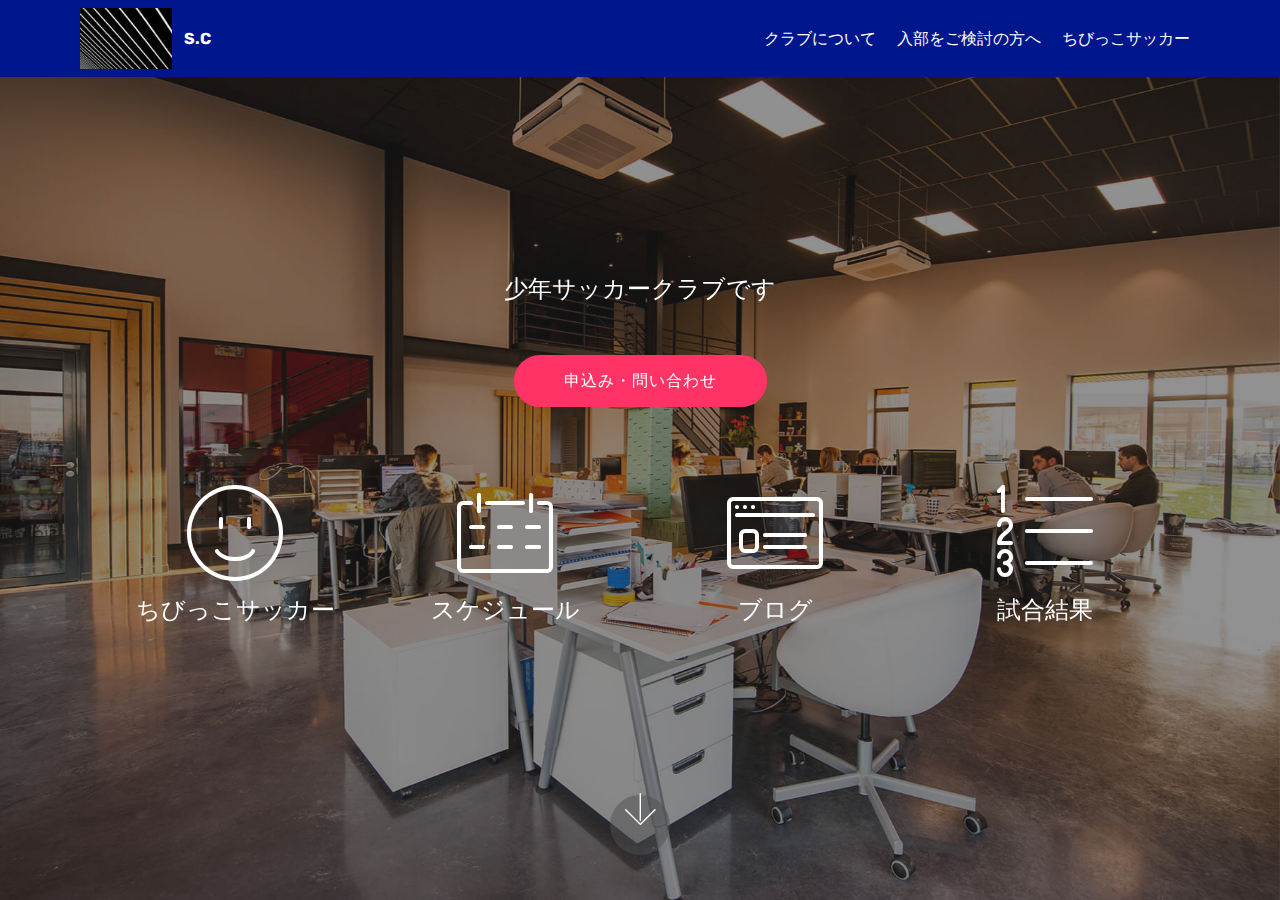
==== commit 09297ed5: "Update index.html" ====
--- a/index.html
+++ b/index.html
@@ -53,7 +53,7 @@
                 </li>
                 <li class="nav-item">
                     <a class="nav-link link text-white display-4" href="https://mobirise.co">入部をご検討の方へ</a>
-                </li></ul>
+                </li>
                 <li class="nav-item">
                     <a class="nav-link link text-white display-4" href="https://mobirise.co">ちびっこサッカー</a>
                 </li></ul>
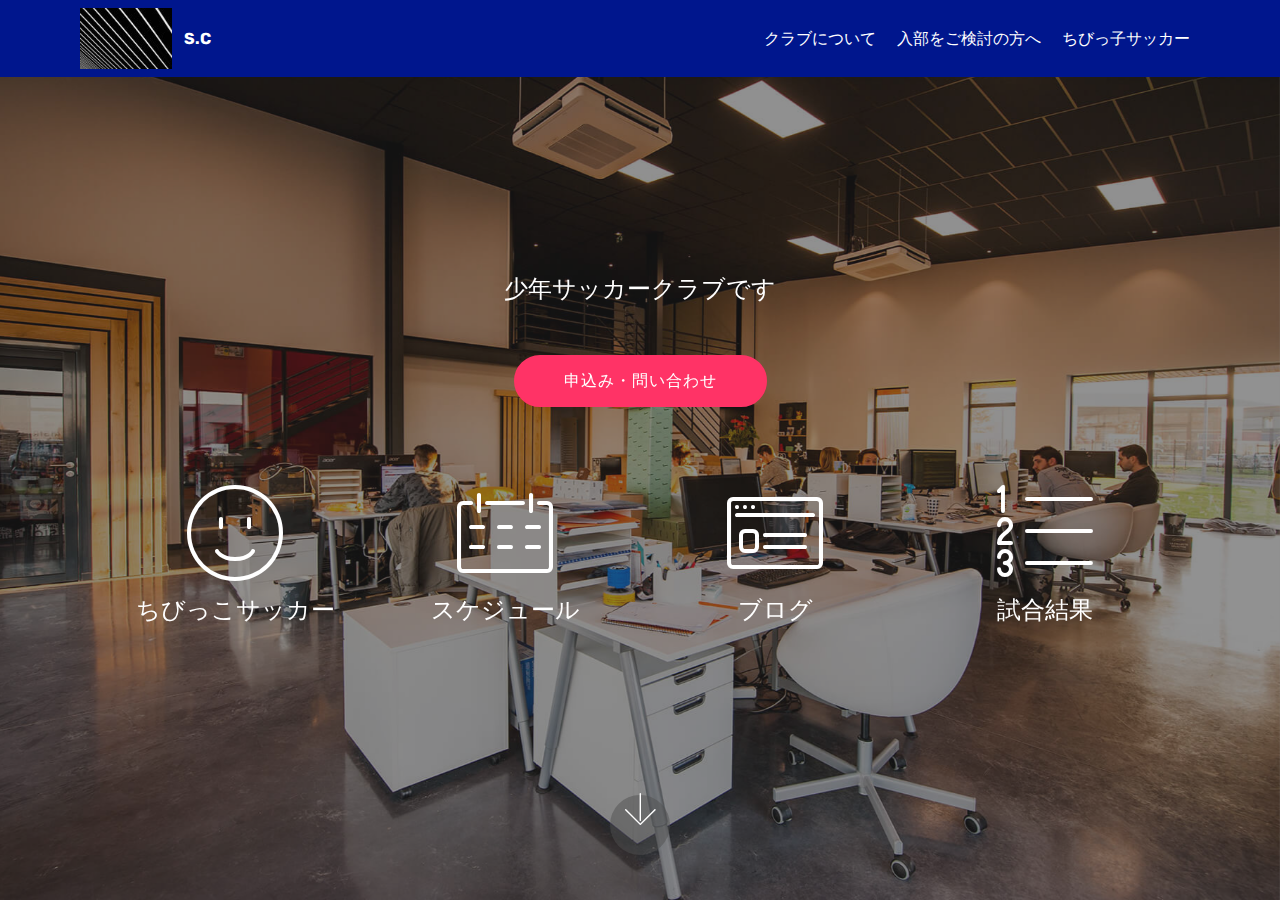
==== commit 6217546c: "Update index.html" ====
--- a/index.html
+++ b/index.html
@@ -47,22 +47,21 @@
             </div>
         </div>
         <div class="collapse navbar-collapse" id="navbarSupportedContent">
-            <ul class="navbar-nav nav-dropdown nav-right" data-app-modern-menu="true">
-              <li class="nav-item">
+            <ul class="navbar-nav nav-dropdown nav-right" data-app-modern-menu="true"><li class="nav-item">
                     <a class="nav-link link text-white display-4" href="https://mobirise.co">クラブについて<br></a>
                 </li>
                 <li class="nav-item">
                     <a class="nav-link link text-white display-4" href="https://mobirise.co">入部をご検討の方へ</a>
                 </li>
-                <li class="nav-item">
-                    <a class="nav-link link text-white display-4" href="https://mobirise.co">ちびっこサッカー</a>
+                 <li class="nav-item">
+                    <a class="nav-link link text-white display-4" href="https://mobirise.co">ちびっ子サッカー</a>
                 </li></ul>
             
         </div>
     </nav>
 </section>
 
-<section class="engine"><a href="https://mobirise.info/x">css templates</a></section><section class="header12 cid-ruys2BH5nq mbr-fullscreen mbr-parallax-background" id="header12-3">
+<section class="engine"><a href="https://mobirise.info/z">best css templates</a></section><section class="header12 cid-ruys2BH5nq mbr-fullscreen mbr-parallax-background" id="header12-3">
 
     
 
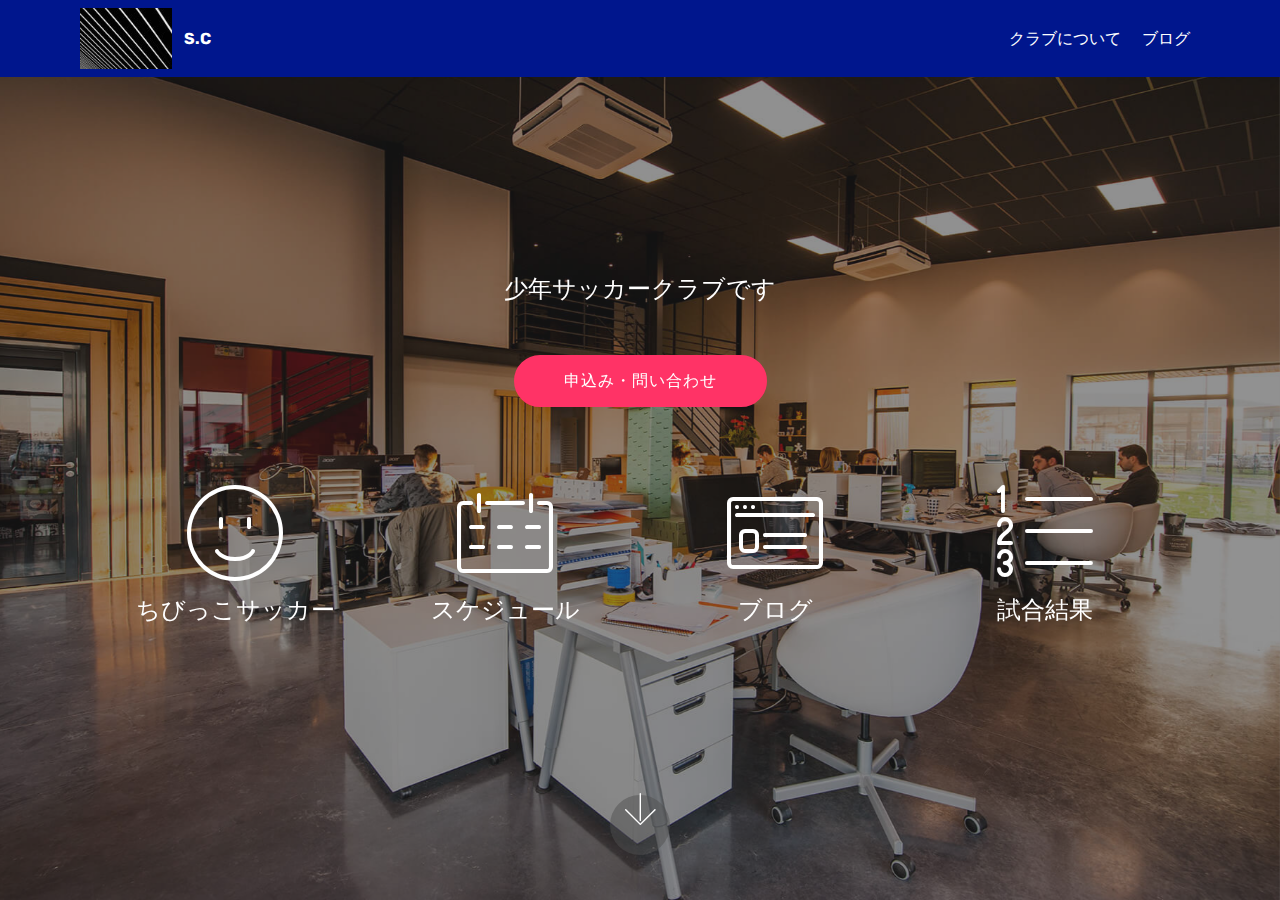
==== commit b313e36a: "create github pages" ====
--- a/index.html
+++ b/index.html
@@ -51,17 +51,14 @@
                     <a class="nav-link link text-white display-4" href="https://mobirise.co">クラブについて<br></a>
                 </li>
                 <li class="nav-item">
-                    <a class="nav-link link text-white display-4" href="https://mobirise.co">入部をご検討の方へ</a>
-                </li>
-                 <li class="nav-item">
-                    <a class="nav-link link text-white display-4" href="https://mobirise.co">ちびっ子サッカー</a>
+                    <a class="nav-link link text-white display-4" href="Blog.html">ブログ<br></a>
                 </li></ul>
             
         </div>
     </nav>
 </section>
 
-<section class="engine"><a href="https://mobirise.info/z">best css templates</a></section><section class="header12 cid-ruys2BH5nq mbr-fullscreen mbr-parallax-background" id="header12-3">
+<section class="engine"><a href="https://mobirise.info/y">free html web templates</a></section><section class="header12 cid-ruys2BH5nq mbr-fullscreen mbr-parallax-background" id="header12-3">
 
     
 
@@ -141,4 +138,4 @@
   
   
 </body>
-</html>
+</html>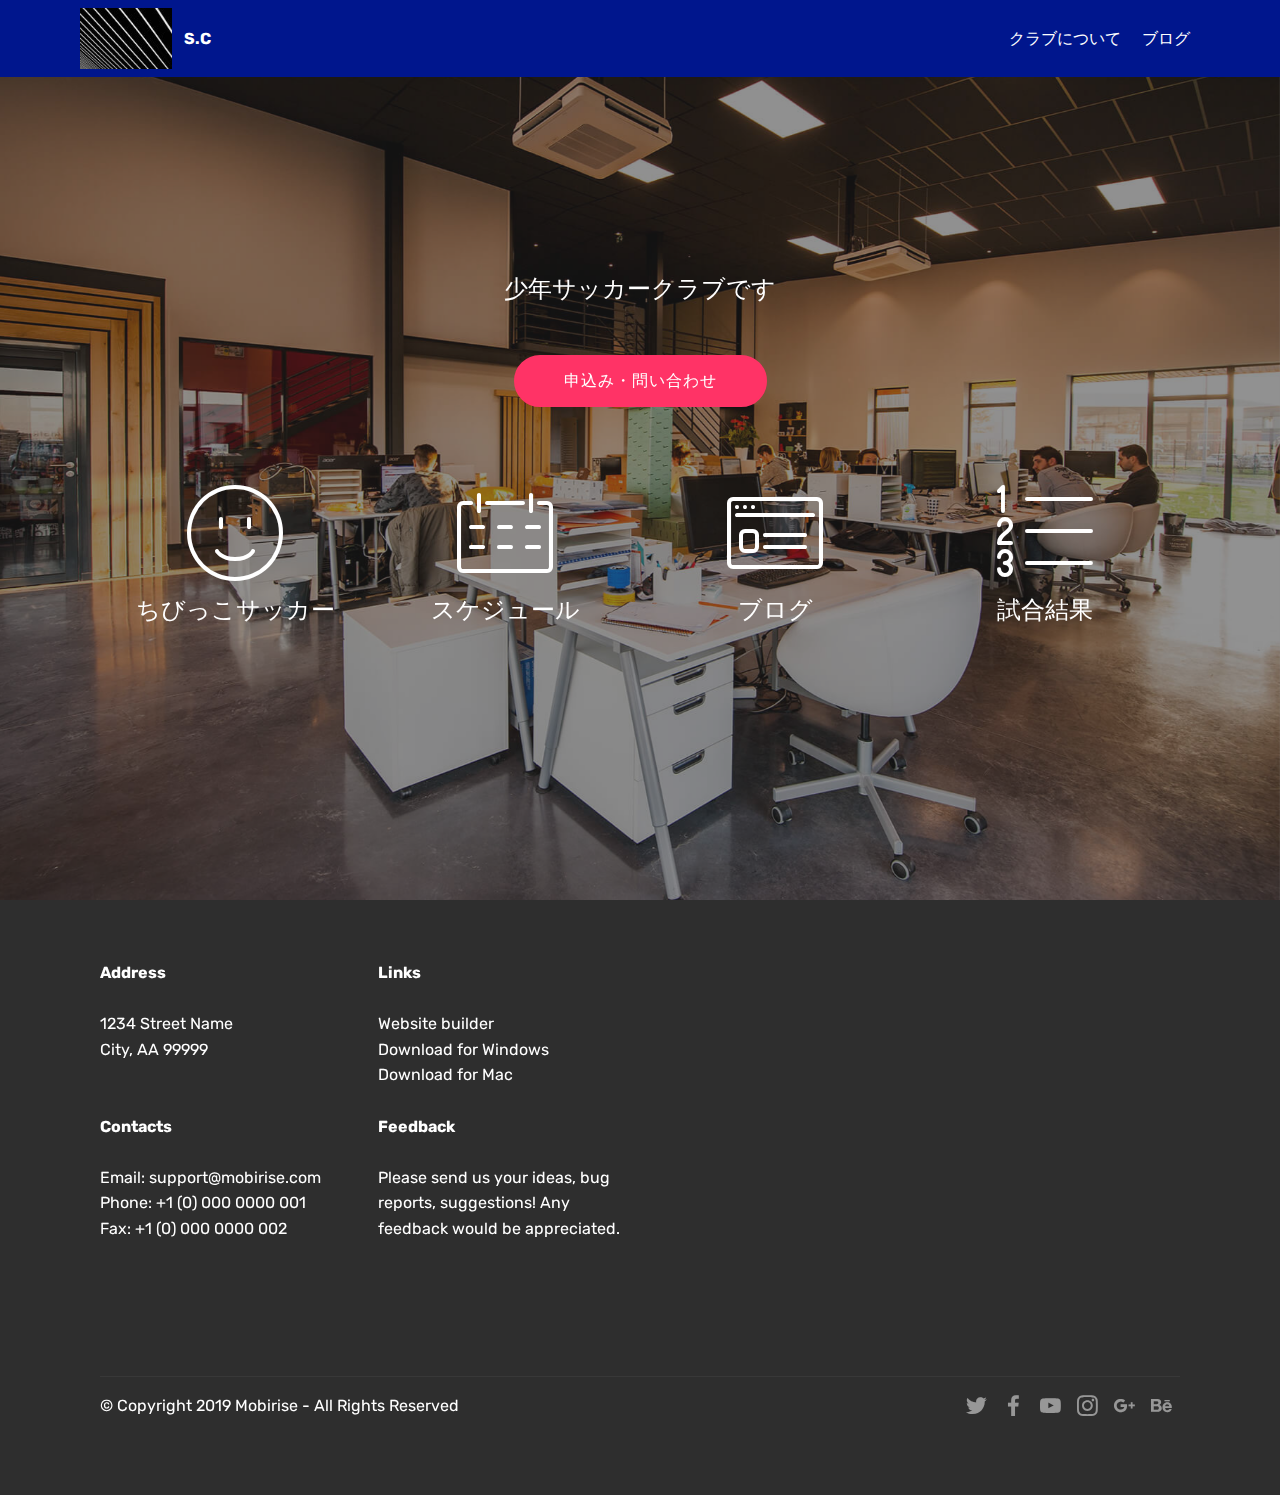
==== commit ec41b3a2: "create github pages" ====
--- a/index.html
+++ b/index.html
@@ -15,6 +15,7 @@
   <link rel="stylesheet" href="assets/bootstrap/css/bootstrap.min.css">
   <link rel="stylesheet" href="assets/bootstrap/css/bootstrap-grid.min.css">
   <link rel="stylesheet" href="assets/bootstrap/css/bootstrap-reboot.min.css">
+  <link rel="stylesheet" href="assets/socicon/css/styles.css">
   <link rel="stylesheet" href="assets/dropdown/css/style.css">
   <link rel="stylesheet" href="assets/theme/css/style.css">
   <link rel="stylesheet" href="assets/mobirise/css/mbr-additional.css" type="text/css">
@@ -58,7 +59,7 @@
     </nav>
 </section>
 
-<section class="engine"><a href="https://mobirise.info/y">free html web templates</a></section><section class="header12 cid-ruys2BH5nq mbr-fullscreen mbr-parallax-background" id="header12-3">
+<section class="engine"><a href="https://mobirise.info/m">web design templates</a></section><section class="header12 cid-ruys2BH5nq mbr-fullscreen mbr-parallax-background" id="header12-3">
 
     
 
@@ -116,10 +117,97 @@
             </div>
     </div>
 
-    <div class="mbr-arrow hidden-sm-down" aria-hidden="true">
-        <a href="#next">
-            <i class="mbri-down mbr-iconfont"></i>
-        </a>
+    
+</section>
+
+<section class="cid-ruzrOEbGlR" id="footer2-j">
+
+    
+
+    
+
+    <div class="container">
+        <div class="media-container-row content mbr-white">
+            <div class="col-12 col-md-3 mbr-fonts-style display-7">
+                <p class="mbr-text">
+                    <strong>Address</strong>
+                    <br>
+                    <br>1234 Street Name
+                    <br>City, AA 99999
+                    <br>
+                    <br>
+                    <br><strong>Contacts</strong>
+                    <br>
+                    <br>Email: support@mobirise.com
+                    <br>Phone: +1 (0) 000 0000 001
+                    <br>Fax: +1 (0) 000 0000 002
+                </p>
+            </div>
+            <div class="col-12 col-md-3 mbr-fonts-style display-7">
+                <p class="mbr-text">
+                    <strong>Links</strong>
+                    <br>
+                    <br><a class="text-primary" href="https://mobirise.co/">Website builder</a>
+                    <br><a class="text-primary" href="https://mobirise.co/">Download for Windows</a>
+                    <br><a class="text-primary" href="https://mobirise.co/">Download for Mac</a>
+                    <br>
+                    <br><strong>Feedback</strong>
+                    <br>
+                    <br>Please send us your ideas, bug reports, suggestions! Any feedback would be appreciated.
+                </p>
+            </div>
+            <div class="col-12 col-md-6">
+                <div class="google-map"><iframe frameborder="0" style="border:0" src="https://www.google.com/maps/embed/v1/place?key=AIzaSyAEIpgj38KyLFELm2bK9Y7krBkz1K-cMq8&amp;q=place_id:ChIJn6wOs6lZwokRLKy1iqRcoKw" allowfullscreen=""></iframe></div>
+            </div>
+        </div>
+        <div class="footer-lower">
+            <div class="media-container-row">
+                <div class="col-sm-12">
+                    <hr>
+                </div>
+            </div>
+            <div class="media-container-row mbr-white">
+                <div class="col-sm-6 copyright">
+                    <p class="mbr-text mbr-fonts-style display-7">
+                        © Copyright 2019 Mobirise - All Rights Reserved
+                    </p>
+                </div>
+                <div class="col-md-6">
+                    <div class="social-list align-right">
+                        <div class="soc-item">
+                            <a href="https://twitter.com/mobirise" target="_blank">
+                                <span class="socicon-twitter socicon mbr-iconfont mbr-iconfont-social"></span>
+                            </a>
+                        </div>
+                        <div class="soc-item">
+                            <a href="https://www.facebook.com/pages/Mobirise/1616226671953247" target="_blank">
+                                <span class="socicon-facebook socicon mbr-iconfont mbr-iconfont-social"></span>
+                            </a>
+                        </div>
+                        <div class="soc-item">
+                            <a href="https://www.youtube.com/c/mobirise" target="_blank">
+                                <span class="socicon-youtube socicon mbr-iconfont mbr-iconfont-social"></span>
+                            </a>
+                        </div>
+                        <div class="soc-item">
+                            <a href="https://instagram.com/mobirise" target="_blank">
+                                <span class="socicon-instagram socicon mbr-iconfont mbr-iconfont-social"></span>
+                            </a>
+                        </div>
+                        <div class="soc-item">
+                            <a href="https://plus.google.com/u/0/+Mobirise" target="_blank">
+                                <span class="socicon-googleplus socicon mbr-iconfont mbr-iconfont-social"></span>
+                            </a>
+                        </div>
+                        <div class="soc-item">
+                            <a href="https://www.behance.net/Mobirise" target="_blank">
+                                <span class="socicon-behance socicon mbr-iconfont mbr-iconfont-social"></span>
+                            </a>
+                        </div>
+                    </div>
+                </div>
+            </div>
+        </div>
     </div>
 </section>
 
@@ -128,12 +216,12 @@
   <script src="assets/popper/popper.min.js"></script>
   <script src="assets/tether/tether.min.js"></script>
   <script src="assets/bootstrap/js/bootstrap.min.js"></script>
-  <script src="assets/dropdown/js/nav-dropdown.js"></script>
-  <script src="assets/dropdown/js/navbar-dropdown.js"></script>
+  <script src="assets/smoothscroll/smooth-scroll.js"></script>
   <script src="assets/touchswipe/jquery.touch-swipe.min.js"></script>
   <script src="assets/vimeoplayer/jquery.mb.vimeo_player.js"></script>
   <script src="assets/parallax/jarallax.min.js"></script>
-  <script src="assets/smoothscroll/smooth-scroll.js"></script>
+  <script src="assets/dropdown/js/nav-dropdown.js"></script>
+  <script src="assets/dropdown/js/navbar-dropdown.js"></script>
   <script src="assets/theme/js/script.js"></script>
   
   
--- a/assets/socicon/css/styles.css
+++ b/assets/socicon/css/styles.css
@@ -0,0 +1,544 @@
+@charset "UTF-8";
+
+@font-face {
+  font-family: "socicon";
+  src:url("../fonts/socicon.eot");
+  src:url("../fonts/socicon.eot?#iefix") format("embedded-opentype"),
+    url("../fonts/socicon.woff") format("woff"),
+    url("../fonts/socicon.ttf") format("truetype"),
+    url("../fonts/socicon.svg#socicon") format("svg");
+  font-weight: normal;
+  font-style: normal;
+
+}
+
+[data-icon]:before {
+  font-family: "socicon" !important;
+  content: attr(data-icon);
+  font-style: normal !important;
+  font-weight: normal !important;
+  font-variant: normal !important;
+  text-transform: none !important;
+  speak: none;
+  line-height: 1;
+  -webkit-font-smoothing: antialiased;
+  -moz-osx-font-smoothing: grayscale;
+}
+
+[class^="socicon-"]:before,
+[class*=" socicon-"]:before {
+  font-family: "socicon" !important;
+  font-style: normal !important;
+  font-weight: normal !important;
+  font-variant: normal !important;
+  text-transform: none !important;
+  speak: none;
+  line-height: 1;
+  -webkit-font-smoothing: antialiased;
+  -moz-osx-font-smoothing: grayscale;
+}
+
+.socicon-modelmayhem:before {
+  content: "\e000";
+}
+.socicon-mixcloud:before {
+  content: "\e001";
+}
+.socicon-drupal:before {
+  content: "\e002";
+}
+.socicon-swarm:before {
+  content: "\e003";
+}
+.socicon-istock:before {
+  content: "\e004";
+}
+.socicon-yammer:before {
+  content: "\e005";
+}
+.socicon-ello:before {
+  content: "\e006";
+}
+.socicon-stackoverflow:before {
+  content: "\e007";
+}
+.socicon-persona:before {
+  content: "\e008";
+}
+.socicon-triplej:before {
+  content: "\e009";
+}
+.socicon-houzz:before {
+  content: "\e00a";
+}
+.socicon-rss:before {
+  content: "\e00b";
+}
+.socicon-paypal:before {
+  content: "\e00c";
+}
+.socicon-odnoklassniki:before {
+  content: "\e00d";
+}
+.socicon-airbnb:before {
+  content: "\e00e";
+}
+.socicon-periscope:before {
+  content: "\e00f";
+}
+.socicon-outlook:before {
+  content: "\e010";
+}
+.socicon-coderwall:before {
+  content: "\e011";
+}
+.socicon-tripadvisor:before {
+  content: "\e012";
+}
+.socicon-appnet:before {
+  content: "\e013";
+}
+.socicon-goodreads:before {
+  content: "\e014";
+}
+.socicon-tripit:before {
+  content: "\e015";
+}
+.socicon-lanyrd:before {
+  content: "\e016";
+}
+.socicon-slideshare:before {
+  content: "\e017";
+}
+.socicon-buffer:before {
+  content: "\e018";
+}
+.socicon-disqus:before {
+  content: "\e019";
+}
+.socicon-vkontakte:before {
+  content: "\e01a";
+}
+.socicon-whatsapp:before {
+  content: "\e01b";
+}
+.socicon-patreon:before {
+  content: "\e01c";
+}
+.socicon-storehouse:before {
+  content: "\e01d";
+}
+.socicon-pocket:before {
+  content: "\e01e";
+}
+.socicon-mail:before {
+  content: "\e01f";
+}
+.socicon-blogger:before {
+  content: "\e020";
+}
+.socicon-technorati:before {
+  content: "\e021";
+}
+.socicon-reddit:before {
+  content: "\e022";
+}
+.socicon-dribbble:before {
+  content: "\e023";
+}
+.socicon-stumbleupon:before {
+  content: "\e024";
+}
+.socicon-digg:before {
+  content: "\e025";
+}
+.socicon-envato:before {
+  content: "\e026";
+}
+.socicon-behance:before {
+  content: "\e027";
+}
+.socicon-delicious:before {
+  content: "\e028";
+}
+.socicon-deviantart:before {
+  content: "\e029";
+}
+.socicon-forrst:before {
+  content: "\e02a";
+}
+.socicon-play:before {
+  content: "\e02b";
+}
+.socicon-zerply:before {
+  content: "\e02c";
+}
+.socicon-wikipedia:before {
+  content: "\e02d";
+}
+.socicon-apple:before {
+  content: "\e02e";
+}
+.socicon-flattr:before {
+  content: "\e02f";
+}
+.socicon-github:before {
+  content: "\e030";
+}
+.socicon-renren:before {
+  content: "\e031";
+}
+.socicon-friendfeed:before {
+  content: "\e032";
+}
+.socicon-newsvine:before {
+  content: "\e033";
+}
+.socicon-identica:before {
+  content: "\e034";
+}
+.socicon-bebo:before {
+  content: "\e035";
+}
+.socicon-zynga:before {
+  content: "\e036";
+}
+.socicon-steam:before {
+  content: "\e037";
+}
+.socicon-xbox:before {
+  content: "\e038";
+}
+.socicon-windows:before {
+  content: "\e039";
+}
+.socicon-qq:before {
+  content: "\e03a";
+}
+.socicon-douban:before {
+  content: "\e03b";
+}
+.socicon-meetup:before {
+  content: "\e03c";
+}
+.socicon-playstation:before {
+  content: "\e03d";
+}
+.socicon-android:before {
+  content: "\e03e";
+}
+.socicon-snapchat:before {
+  content: "\e03f";
+}
+.socicon-twitter:before {
+  content: "\e040";
+}
+.socicon-facebook:before {
+  content: "\e041";
+}
+.socicon-googleplus:before {
+  content: "\e042";
+}
+.socicon-pinterest:before {
+  content: "\e043";
+}
+.socicon-foursquare:before {
+  content: "\e044";
+}
+.socicon-yahoo:before {
+  content: "\e045";
+}
+.socicon-skype:before {
+  content: "\e046";
+}
+.socicon-yelp:before {
+  content: "\e047";
+}
+.socicon-feedburner:before {
+  content: "\e048";
+}
+.socicon-linkedin:before {
+  content: "\e049";
+}
+.socicon-viadeo:before {
+  content: "\e04a";
+}
+.socicon-xing:before {
+  content: "\e04b";
+}
+.socicon-myspace:before {
+  content: "\e04c";
+}
+.socicon-soundcloud:before {
+  content: "\e04d";
+}
+.socicon-spotify:before {
+  content: "\e04e";
+}
+.socicon-grooveshark:before {
+  content: "\e04f";
+}
+.socicon-lastfm:before {
+  content: "\e050";
+}
+.socicon-youtube:before {
+  content: "\e051";
+}
+.socicon-vimeo:before {
+  content: "\e052";
+}
+.socicon-dailymotion:before {
+  content: "\e053";
+}
+.socicon-vine:before {
+  content: "\e054";
+}
+.socicon-flickr:before {
+  content: "\e055";
+}
+.socicon-500px:before {
+  content: "\e056";
+}
+.socicon-wordpress:before {
+  content: "\e058";
+}
+.socicon-tumblr:before {
+  content: "\e059";
+}
+.socicon-twitch:before {
+  content: "\e05a";
+}
+.socicon-8tracks:before {
+  content: "\e05b";
+}
+.socicon-amazon:before {
+  content: "\e05c";
+}
+.socicon-icq:before {
+  content: "\e05d";
+}
+.socicon-smugmug:before {
+  content: "\e05e";
+}
+.socicon-ravelry:before {
+  content: "\e05f";
+}
+.socicon-weibo:before {
+  content: "\e060";
+}
+.socicon-baidu:before {
+  content: "\e061";
+}
+.socicon-angellist:before {
+  content: "\e062";
+}
+.socicon-ebay:before {
+  content: "\e063";
+}
+.socicon-imdb:before {
+  content: "\e064";
+}
+.socicon-stayfriends:before {
+  content: "\e065";
+}
+.socicon-residentadvisor:before {
+  content: "\e066";
+}
+.socicon-google:before {
+  content: "\e067";
+}
+.socicon-yandex:before {
+  content: "\e068";
+}
+.socicon-sharethis:before {
+  content: "\e069";
+}
+.socicon-bandcamp:before {
+  content: "\e06a";
+}
+.socicon-itunes:before {
+  content: "\e06b";
+}
+.socicon-deezer:before {
+  content: "\e06c";
+}
+.socicon-telegram:before {
+  content: "\e06e";
+}
+.socicon-openid:before {
+  content: "\e06f";
+}
+.socicon-amplement:before {
+  content: "\e070";
+}
+.socicon-viber:before {
+  content: "\e071";
+}
+.socicon-zomato:before {
+  content: "\e072";
+}
+.socicon-draugiem:before {
+  content: "\e074";
+}
+.socicon-endomodo:before {
+  content: "\e075";
+}
+.socicon-filmweb:before {
+  content: "\e076";
+}
+.socicon-stackexchange:before {
+  content: "\e077";
+}
+.socicon-wykop:before {
+  content: "\e078";
+}
+.socicon-teamspeak:before {
+  content: "\e079";
+}
+.socicon-teamviewer:before {
+  content: "\e07a";
+}
+.socicon-ventrilo:before {
+  content: "\e07b";
+}
+.socicon-younow:before {
+  content: "\e07c";
+}
+.socicon-raidcall:before {
+  content: "\e07d";
+}
+.socicon-mumble:before {
+  content: "\e07e";
+}
+.socicon-medium:before {
+  content: "\e06d";
+}
+.socicon-bebee:before {
+  content: "\e07f";
+}
+.socicon-hitbox:before {
+  content: "\e080";
+}
+.socicon-reverbnation:before {
+  content: "\e081";
+}
+.socicon-formulr:before {
+  content: "\e082";
+}
+.socicon-instagram:before {
+  content: "\e057";
+}
+.socicon-battlenet:before {
+  content: "\e083";
+}
+.socicon-chrome:before {
+  content: "\e084";
+}
+.socicon-discord:before {
+  content: "\e086";
+}
+.socicon-issuu:before {
+  content: "\e087";
+}
+.socicon-macos:before {
+  content: "\e088";
+}
+.socicon-firefox:before {
+  content: "\e089";
+}
+.socicon-opera:before {
+  content: "\e08d";
+}
+.socicon-keybase:before {
+  content: "\e090";
+}
+.socicon-alliance:before {
+  content: "\e091";
+}
+.socicon-livejournal:before {
+  content: "\e092";
+}
+.socicon-googlephotos:before {
+  content: "\e093";
+}
+.socicon-horde:before {
+  content: "\e094";
+}
+.socicon-etsy:before {
+  content: "\e095";
+}
+.socicon-zapier:before {
+  content: "\e096";
+}
+.socicon-google-scholar:before {
+  content: "\e097";
+}
+.socicon-researchgate:before {
+  content: "\e098";
+}
+.socicon-wechat:before {
+  content: "\e099";
+}
+.socicon-strava:before {
+  content: "\e09a";
+}
+.socicon-line:before {
+  content: "\e09b";
+}
+.socicon-lyft:before {
+  content: "\e09c";
+}
+.socicon-uber:before {
+  content: "\e09d";
+}
+.socicon-songkick:before {
+  content: "\e09e";
+}
+.socicon-viewbug:before {
+  content: "\e09f";
+}
+.socicon-googlegroups:before {
+  content: "\e0a0";
+}
+.socicon-quora:before {
+  content: "\e073";
+}
+.socicon-diablo:before {
+  content: "\e085";
+}
+.socicon-blizzard:before {
+  content: "\e0a1";
+}
+.socicon-hearthstone:before {
+  content: "\e08b";
+}
+.socicon-heroes:before {
+  content: "\e08a";
+}
+.socicon-overwatch:before {
+  content: "\e08c";
+}
+.socicon-warcraft:before {
+  content: "\e08e";
+}
+.socicon-starcraft:before {
+  content: "\e08f";
+}
+.socicon-beam:before {
+  content: "\e0a2";
+}
+.socicon-curse:before {
+  content: "\e0a3";
+}
+.socicon-player:before {
+  content: "\e0a4";
+}
+.socicon-streamjar:before {
+  content: "\e0a5";
+}
+.socicon-nintendo:before {
+  content: "\e0a6";
+}
+.socicon-hellocoton:before {
+  content: "\e0a7";
+}
--- a/assets/mobirise/css/mbr-additional.css
+++ b/assets/mobirise/css/mbr-additional.css
@@ -1846,6 +1846,91 @@
 .cid-ruys2BH5nq .card {
   padding-bottom: 1.5rem;
 }
+.cid-ruzrOEbGlR {
+  padding-top: 60px;
+  padding-bottom: 60px;
+  background-color: #2e2e2e;
+}
+@media (max-width: 767px) {
+  .cid-ruzrOEbGlR .content {
+    text-align: center;
+  }
+  .cid-ruzrOEbGlR .content > div:not(:last-child) {
+    margin-bottom: 2rem;
+  }
+}
+.cid-ruzrOEbGlR .map {
+  height: 18.75rem;
+}
+@media (max-width: 767px) {
+  .cid-ruzrOEbGlR .footer-lower .copyright {
+    margin-bottom: 1rem;
+    text-align: center;
+  }
+}
+.cid-ruzrOEbGlR .footer-lower hr {
+  margin: 1rem 0;
+  border-color: #fff;
+  opacity: .05;
+}
+.cid-ruzrOEbGlR .footer-lower .social-list {
+  padding-left: 0;
+  margin-bottom: 0;
+  list-style: none;
+  display: flex;
+  -webkit-justify-content: flex-end;
+  justify-content: flex-end;
+  -webkit-flex-wrap: wrap;
+  flex-wrap: wrap;
+}
+.cid-ruzrOEbGlR .footer-lower .social-list .mbr-iconfont-social {
+  font-size: 1.3rem;
+  color: #fff;
+}
+.cid-ruzrOEbGlR .footer-lower .social-list .soc-item {
+  margin: 0 .5rem;
+}
+.cid-ruzrOEbGlR .footer-lower .social-list a {
+  margin: 0;
+  opacity: .5;
+  -webkit-transition: .2s linear;
+  transition: .2s linear;
+}
+.cid-ruzrOEbGlR .footer-lower .social-list a:hover {
+  opacity: 1;
+}
+@media (max-width: 767px) {
+  .cid-ruzrOEbGlR .footer-lower .social-list {
+    -webkit-justify-content: center;
+    justify-content: center;
+  }
+}
+.cid-ruzrOEbGlR .google-map {
+  height: 25rem;
+  position: relative;
+}
+.cid-ruzrOEbGlR .google-map iframe {
+  height: 100%;
+  width: 100%;
+}
+.cid-ruzrOEbGlR .google-map [data-state-details] {
+  color: #6b6763;
+  font-family: Montserrat;
+  height: 1.5em;
+  margin-top: -0.75em;
+  padding-left: 1.25rem;
+  padding-right: 1.25rem;
+  position: absolute;
+  text-align: center;
+  top: 50%;
+  width: 100%;
+}
+.cid-ruzrOEbGlR .google-map[data-state] {
+  background: #e9e5dc;
+}
+.cid-ruzrOEbGlR .google-map[data-state="loading"] [data-state-details] {
+  display: none;
+}
 .cid-ruyoe2sEjI .navbar {
   background: #00168d;
   transition: none;
@@ -3107,6 +3192,84 @@
 .cid-ruyoe2sEjI .dropdown-item:hover {
   color: #767676 !important;
 }
+.cid-ruznWSWVCb {
+  padding-top: 90px;
+  padding-bottom: 90px;
+  background-color: #ffffff;
+}
+.cid-ruznWSWVCb .mbr-section-subtitle {
+  color: #767676;
+  font-weight: 300;
+}
+.cid-ruznWSWVCb .mbr-content-text {
+  color: #767676;
+  margin-bottom: 0;
+}
+.cid-ruznWSWVCb .card {
+  word-wrap: break-word;
+  flex-shrink: 0;
+  -webkit-flex-shrink: 0;
+}
+@media (min-width: 992px) {
+  .cid-ruznWSWVCb .cards-block {
+    border-top: 2px solid #efefef;
+  }
+}
+.cid-ruznWSWVCb .cards-block .card {
+  border-bottom: 2px solid #efefef;
+  border-radius: 0;
+}
+.cid-ruznWSWVCb .cards-container {
+  display: flex;
+  -webkit-flex-direction: row;
+  flex-direction: row;
+  -webkit-flex-wrap: wrap;
+  flex-wrap: wrap;
+  -webkit-justify-content: center;
+  justify-content: center;
+  word-break: break-word;
+}
+.cid-ruznWSWVCb .media-block {
+  flex-shrink: 0;
+  -webkit-flex-shrink: 0;
+}
+@media (min-width: 992px) {
+  .cid-ruznWSWVCb .media-block {
+    padding-left: 2rem;
+  }
+}
+.cid-ruznWSWVCb .cards-block {
+  flex-basis: 100%;
+  -webkit-flex-basis: 100%;
+}
+@media (max-width: 991px) {
+  .cid-ruznWSWVCb .media-block {
+    flex-basis: 100%;
+    -webkit-flex-basis: 100%;
+    padding-left: 0;
+    padding-bottom: 2rem;
+  }
+}
+@media (min-width: 768px) {
+  .cid-ruznWSWVCb .count {
+    width: 100px;
+  }
+}
+@media (max-width: 767px) {
+  .cid-ruznWSWVCb .panel-item {
+    -webkit-flex-wrap: wrap;
+    flex-wrap: wrap;
+  }
+  .cid-ruznWSWVCb .card-img {
+    padding-bottom: 1rem;
+    padding-right: 0 !important;
+    margin: auto;
+  }
+}
+.cid-ruznWSWVCb .media-container-row {
+  -webkit-flex-direction: row-reverse;
+  flex-direction: row-reverse;
+}
 .cid-ruyoe2sEjI .navbar {
   background: #00168d;
   transition: none;
@@ -3514,6 +3677,192 @@
 .cid-ruyoe2sEjI .dropdown-item:hover {
   color: #767676 !important;
 }
+.cid-ruznzHI3dO {
+  padding-top: 90px;
+  padding-bottom: 90px;
+  background-color: #ffffff;
+}
+.cid-ruznzHI3dO .mbr-section-subtitle {
+  color: #767676;
+  font-weight: 300;
+}
+.cid-ruznzHI3dO .mbr-content-text {
+  color: #767676;
+}
+.cid-ruznzHI3dO .card {
+  word-wrap: break-word;
+  flex-shrink: 0;
+  -webkit-flex-shrink: 0;
+}
+.cid-ruznzHI3dO .mbr-iconfont {
+  font-size: 80px;
+  color: #149dcc;
+}
+.cid-ruznzHI3dO .cards-container {
+  display: flex;
+  -webkit-flex-direction: row;
+  flex-direction: row;
+  -webkit-flex-wrap: wrap;
+  flex-wrap: wrap;
+  -webkit-justify-content: center;
+  justify-content: center;
+  word-break: break-word;
+}
+.cid-ruznzHI3dO .media-block {
+  flex-shrink: 0;
+  -webkit-flex-shrink: 0;
+}
+@media (min-width: 992px) {
+  .cid-ruznzHI3dO .media-block {
+    padding-right: 2rem;
+  }
+}
+.cid-ruznzHI3dO .cards-block {
+  flex-basis: 100%;
+  -webkit-flex-basis: 100%;
+}
+.cid-ruznzHI3dO .card-img {
+  display: flex;
+  -webkit-align-items: center;
+  align-items: center;
+  -webkit-flex-wrap: wrap;
+  flex-wrap: wrap;
+}
+@media (max-width: 991px) {
+  .cid-ruznzHI3dO .media-block {
+    flex-basis: 100%;
+    -webkit-flex-basis: 100%;
+    padding-left: 0;
+    padding-bottom: 2rem;
+  }
+}
+.cid-ruzq4U0lKm {
+  padding-top: 90px;
+  padding-bottom: 90px;
+  background: linear-gradient(45deg, #0f7699, #cc2952);
+}
+.cid-ruzq4U0lKm .list-group-item {
+  padding: .75rem 3.25rem;
+}
+.cid-ruzq4U0lKm .plan {
+  word-break: break-word;
+  position: relative;
+  max-width: 300px;
+  padding-right: 0;
+  padding-left: 0;
+  color: #767676;
+}
+.cid-ruzq4U0lKm .plan .list-group-item {
+  position: relative;
+  -webkit-justify-content: center;
+  justify-content: center;
+  border: 0;
+}
+.cid-ruzq4U0lKm .plan .list-group-item::after {
+  position: absolute;
+  bottom: 0;
+  left: 20%;
+  width: 60%;
+  height: 2px;
+  content: "";
+  background-color: #eaeaea;
+}
+.cid-ruzq4U0lKm .plan .list-group-item:last-child::after {
+  display: none;
+}
+.cid-ruzq4U0lKm .plan-header {
+  padding-left: 1rem;
+  padding-right: 1rem;
+}
+.cid-ruzq4U0lKm .plan-header,
+.cid-ruzq4U0lKm .plan-body {
+  background-color: #fff;
+}
+.cid-ruzq4U0lKm .price-figure {
+  font-weight: 700;
+  color: #232323;
+}
+.cid-ruzq4U0lKm .price-value {
+  font-weight: 700;
+  vertical-align: top;
+}
+@media (max-width: 550px) {
+  .cid-ruzq4U0lKm .price-figure {
+    font-size: 4.25rem;
+  }
+}
+.cid-ruzqa1SKTX {
+  padding-top: 90px;
+  padding-bottom: 90px;
+  background-color: #ffffff;
+}
+.cid-ruzqa1SKTX .mbr-iconfont {
+  font-size: 48px;
+  padding-right: 1rem;
+}
+.cid-ruzqa1SKTX .icon-block {
+  margin-bottom: 10px;
+}
+.cid-ruzqa1SKTX .icon-block .icon-block__icon {
+  display: inline-block;
+  vertical-align: middle;
+}
+.cid-ruzqa1SKTX .icon-block .icon-block__title {
+  display: inline-block;
+  vertical-align: middle;
+  margin-bottom: 0;
+  line-height: 1;
+  font-style: italic;
+}
+.cid-ruzqa1SKTX .mbr-text {
+  color: #767676;
+}
+.cid-ruzqa1SKTX textarea.form-control {
+  min-height: 100px;
+}
+.cid-ruzqa1SKTX a:not([href]):not([tabindex]) {
+  color: #fff;
+  border-radius: 3px;
+}
+.cid-ruzqa1SKTX .google-map {
+  height: 25rem;
+  position: relative;
+}
+.cid-ruzqa1SKTX .google-map iframe {
+  height: 100%;
+  width: 100%;
+}
+.cid-ruzqa1SKTX .google-map [data-state-details] {
+  color: #6b6763;
+  font-family: Montserrat;
+  height: 1.5em;
+  margin-top: -0.75em;
+  padding-left: 1.25rem;
+  padding-right: 1.25rem;
+  position: absolute;
+  text-align: center;
+  top: 50%;
+  width: 100%;
+}
+.cid-ruzqa1SKTX .google-map[data-state] {
+  background: #e9e5dc;
+}
+.cid-ruzqa1SKTX .google-map[data-state="loading"] [data-state-details] {
+  display: none;
+}
+@media (max-width: 767px) {
+  .cid-ruzqa1SKTX h2 {
+    padding-top: 2rem;
+  }
+}
+@media (min-width: 768px) {
+  .cid-ruzqa1SKTX .container > .row > .col-md-6:first-child {
+    padding-right: 30px;
+  }
+  .cid-ruzqa1SKTX .container > .row > .col-md-6:last-child {
+    padding-left: 30px;
+  }
+}
 .cid-ruyoe2sEjI .navbar {
   background: #00168d;
   transition: none;
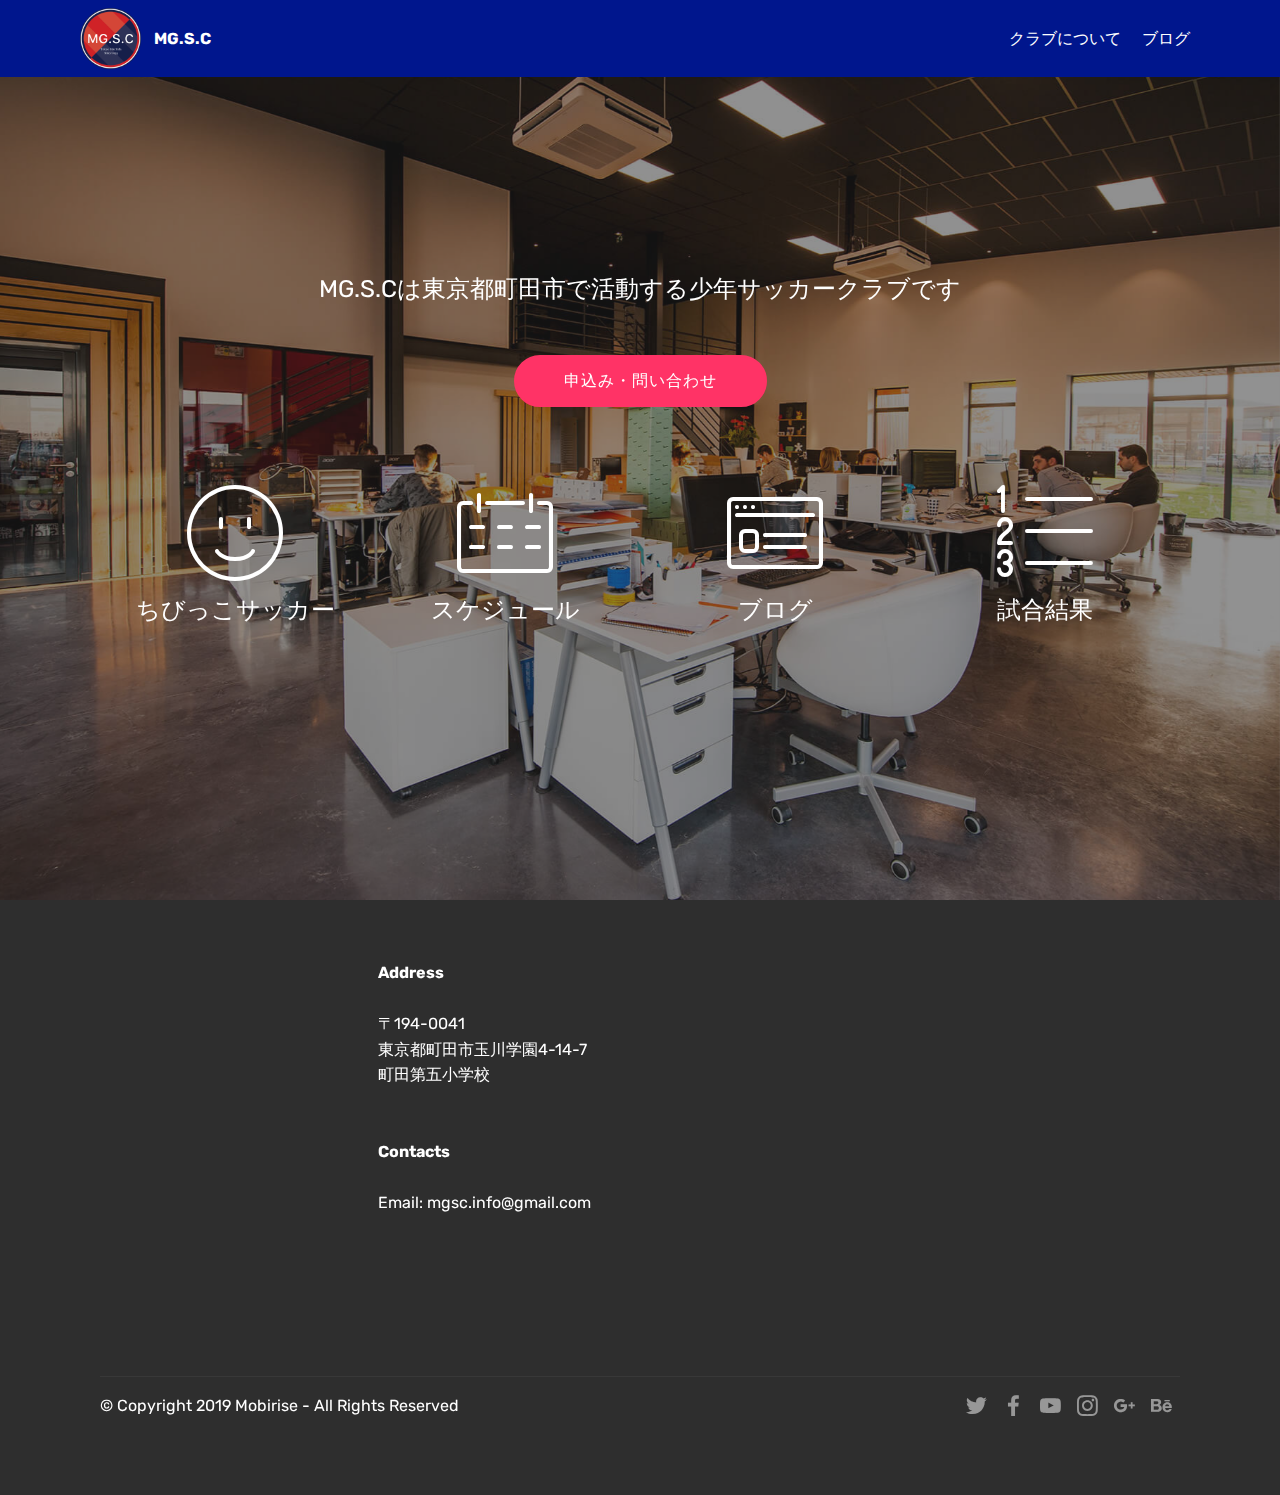
==== commit d061ea47: "create github pages" ====
--- a/index.html
+++ b/index.html
@@ -6,7 +6,7 @@
   <meta http-equiv="X-UA-Compatible" content="IE=edge">
   <meta name="generator" content="Mobirise v4.10.5, mobirise.com">
   <meta name="viewport" content="width=device-width, initial-scale=1, minimum-scale=1">
-  <link rel="shortcut icon" href="assets/images/mbr-122x81.jpg" type="image/x-icon">
+  <link rel="shortcut icon" href="assets/images/mgsc-184x184.png" type="image/x-icon">
   <meta name="description" content="">
   
   <title>Home</title>
@@ -41,10 +41,10 @@
             <div class="navbar-brand">
                 <span class="navbar-logo">
                     <a href="https://mobirise.co">
-                        <img src="assets/images/mbr-122x81.jpg" alt="Mobirise" title="" style="height: 3.8rem;">
+                        <img src="assets/images/mgsc-184x184.png" alt="Mobirise" title="" style="height: 3.8rem;">
                     </a>
                 </span>
-                <span class="navbar-caption-wrap"><a class="navbar-caption text-white display-4" href="#top">S.C</a></span>
+                <span class="navbar-caption-wrap"><a class="navbar-caption text-white display-4" href="#top">MG.S.C</a></span>
             </div>
         </div>
         <div class="collapse navbar-collapse" id="navbarSupportedContent">
@@ -59,7 +59,7 @@
     </nav>
 </section>
 
-<section class="engine"><a href="https://mobirise.info/m">web design templates</a></section><section class="header12 cid-ruys2BH5nq mbr-fullscreen mbr-parallax-background" id="header12-3">
+<section class="engine"><a href="https://mobirise.info/f">easy web builder</a></section><section class="header12 cid-ruys2BH5nq mbr-fullscreen mbr-parallax-background" id="header12-3">
 
     
 
@@ -70,7 +70,7 @@
             <div class="media-container">
                 <div class="col-md-12 align-center">
                     <h1 class="mbr-section-title pb-3 mbr-white mbr-bold mbr-fonts-style display-1"></h1>
-                    <p class="mbr-text pb-3 mbr-white mbr-fonts-style display-5">少年サッカークラブです</p>
+                    <p class="mbr-text pb-3 mbr-white mbr-fonts-style display-5">MG.S.Cは東京都町田市で活動する少年サッカークラブです</p>
                     <div class="mbr-section-btn align-center py-2"><a class="btn btn-md btn-secondary display-4" href="https://mobirise.co">申込み・問い合わせ</a></div>
 
                     <div class="icons-media-container mbr-white">
@@ -129,35 +129,22 @@
     <div class="container">
         <div class="media-container-row content mbr-white">
             <div class="col-12 col-md-3 mbr-fonts-style display-7">
-                <p class="mbr-text">
-                    <strong>Address</strong>
-                    <br>
-                    <br>1234 Street Name
-                    <br>City, AA 99999
-                    <br>
-                    <br>
-                    <br><strong>Contacts</strong>
-                    <br>
-                    <br>Email: support@mobirise.com
-                    <br>Phone: +1 (0) 000 0000 001
-                    <br>Fax: +1 (0) 000 0000 002
-                </p>
+                <p class="mbr-text"></p>
             </div>
             <div class="col-12 col-md-3 mbr-fonts-style display-7">
-                <p class="mbr-text">
-                    <strong>Links</strong>
-                    <br>
-                    <br><a class="text-primary" href="https://mobirise.co/">Website builder</a>
-                    <br><a class="text-primary" href="https://mobirise.co/">Download for Windows</a>
-                    <br><a class="text-primary" href="https://mobirise.co/">Download for Mac</a>
-                    <br>
-                    <br><strong>Feedback</strong>
-                    <br>
-                    <br>Please send us your ideas, bug reports, suggestions! Any feedback would be appreciated.
-                </p>
+                <p class="mbr-text"><strong>Address 
+</strong><br>
+<br>〒194-0041
+<br>東京都町田市玉川学園4-14-7
+<br>町田第五小学校
+<br>
+<br>
+<br><strong>Contacts 
+</strong><br>
+<br>Email: mgsc.info@gmail.com</p>
             </div>
             <div class="col-12 col-md-6">
-                <div class="google-map"><iframe frameborder="0" style="border:0" src="https://www.google.com/maps/embed/v1/place?key=AIzaSyAEIpgj38KyLFELm2bK9Y7krBkz1K-cMq8&amp;q=place_id:ChIJn6wOs6lZwokRLKy1iqRcoKw" allowfullscreen=""></iframe></div>
+                <div class="google-map"><iframe frameborder="0" style="border:0" src="https://www.google.com/maps/embed?pb=!1m14!1m8!1m3!1d12982.203299386067!2d139.456733!3d35.564794!3m2!1i1024!2i768!4f13.1!3m3!1m2!1s0x0%3A0x4b42672913d835c2!2z55S655Sw5biC56uL55S655Sw56ys5LqU5bCP5a2m5qCh!5e0!3m2!1sja!2sjp!4v1561680569147!5m2!1sja!2sjp" allowfullscreen=""></iframe></div>
             </div>
         </div>
         <div class="footer-lower">
--- a/assets/mobirise/css/mbr-additional.css
+++ b/assets/mobirise/css/mbr-additional.css
@@ -4270,3 +4270,452 @@
 .cid-ruyoe2sEjI .dropdown-item:hover {
   color: #767676 !important;
 }
+.cid-ruyoe2sEjI .navbar {
+  background: #00168d;
+  transition: none;
+  min-height: 77px;
+  padding: .5rem 0;
+}
+.cid-ruyoe2sEjI .navbar-dropdown.bg-color.transparent.opened {
+  background: #00168d;
+}
+.cid-ruyoe2sEjI a {
+  font-style: normal;
+}
+.cid-ruyoe2sEjI .nav-item span {
+  padding-right: 0.4em;
+  line-height: 0.5em;
+  vertical-align: text-bottom;
+  position: relative;
+  text-decoration: none;
+}
+.cid-ruyoe2sEjI .nav-item a {
+  display: -webkit-flex;
+  align-items: center;
+  justify-content: center;
+  padding: 0.7rem 0 !important;
+  margin: 0rem .65rem !important;
+  -webkit-align-items: center;
+  -webkit-justify-content: center;
+}
+.cid-ruyoe2sEjI .nav-item:focus,
+.cid-ruyoe2sEjI .nav-link:focus {
+  outline: none;
+}
+.cid-ruyoe2sEjI .btn {
+  padding: 0.4rem 1.5rem;
+  display: -webkit-inline-flex;
+  align-items: center;
+  -webkit-align-items: center;
+}
+.cid-ruyoe2sEjI .btn .mbr-iconfont {
+  font-size: 1.6rem;
+}
+.cid-ruyoe2sEjI .menu-logo {
+  margin-right: auto;
+}
+.cid-ruyoe2sEjI .menu-logo .navbar-brand {
+  display: flex;
+  margin-left: 5rem;
+  padding: 0;
+  transition: padding .2s;
+  min-height: 3.8rem;
+  -webkit-align-items: center;
+  align-items: center;
+}
+.cid-ruyoe2sEjI .menu-logo .navbar-brand .navbar-caption-wrap {
+  display: flex;
+  -webkit-align-items: center;
+  align-items: center;
+  word-break: break-word;
+  min-width: 7rem;
+  margin: .3rem 0;
+}
+.cid-ruyoe2sEjI .menu-logo .navbar-brand .navbar-caption-wrap .navbar-caption {
+  line-height: 1.2rem !important;
+  padding-right: 2rem;
+}
+.cid-ruyoe2sEjI .menu-logo .navbar-brand .navbar-logo {
+  font-size: 4rem;
+  transition: font-size 0.25s;
+}
+.cid-ruyoe2sEjI .menu-logo .navbar-brand .navbar-logo img {
+  display: flex;
+}
+.cid-ruyoe2sEjI .menu-logo .navbar-brand .navbar-logo .mbr-iconfont {
+  transition: font-size 0.25s;
+}
+.cid-ruyoe2sEjI .menu-logo .navbar-brand .navbar-logo a {
+  display: inline-flex;
+}
+.cid-ruyoe2sEjI .navbar-toggleable-sm .navbar-collapse {
+  justify-content: flex-end;
+  -webkit-justify-content: flex-end;
+  padding-right: 5rem;
+  width: auto;
+}
+.cid-ruyoe2sEjI .navbar-toggleable-sm .navbar-collapse .navbar-nav {
+  flex-wrap: wrap;
+  -webkit-flex-wrap: wrap;
+  padding-left: 0;
+}
+.cid-ruyoe2sEjI .navbar-toggleable-sm .navbar-collapse .navbar-nav .nav-item {
+  -webkit-align-self: center;
+  align-self: center;
+}
+.cid-ruyoe2sEjI .navbar-toggleable-sm .navbar-collapse .navbar-buttons {
+  padding-left: 0;
+  padding-bottom: 0;
+}
+.cid-ruyoe2sEjI .dropdown .dropdown-menu {
+  background: #00168d;
+  display: none;
+  position: absolute;
+  min-width: 5rem;
+  padding-top: 1.4rem;
+  padding-bottom: 1.4rem;
+  text-align: left;
+}
+.cid-ruyoe2sEjI .dropdown .dropdown-menu .dropdown-item {
+  width: auto;
+  padding: 0.235em 1.5385em 0.235em 1.5385em !important;
+}
+.cid-ruyoe2sEjI .dropdown .dropdown-menu .dropdown-item::after {
+  right: 0.5rem;
+}
+.cid-ruyoe2sEjI .dropdown .dropdown-menu .dropdown-submenu {
+  margin: 0;
+}
+.cid-ruyoe2sEjI .dropdown.open > .dropdown-menu {
+  display: block;
+}
+.cid-ruyoe2sEjI .navbar-toggleable-sm.opened:after {
+  position: absolute;
+  width: 100vw;
+  height: 100vh;
+  content: '';
+  background-color: rgba(0, 0, 0, 0.1);
+  left: 0;
+  bottom: 0;
+  transform: translateY(100%);
+  -webkit-transform: translateY(100%);
+  z-index: 1000;
+}
+.cid-ruyoe2sEjI .navbar.navbar-short {
+  min-height: 60px;
+  transition: all .2s;
+}
+.cid-ruyoe2sEjI .navbar.navbar-short .navbar-toggler-right {
+  top: 20px;
+}
+.cid-ruyoe2sEjI .navbar.navbar-short .navbar-logo a {
+  font-size: 2.5rem !important;
+  line-height: 2.5rem;
+  transition: font-size 0.25s;
+}
+.cid-ruyoe2sEjI .navbar.navbar-short .navbar-logo a .mbr-iconfont {
+  font-size: 2.5rem !important;
+}
+.cid-ruyoe2sEjI .navbar.navbar-short .navbar-logo a img {
+  height: 3rem !important;
+}
+.cid-ruyoe2sEjI .navbar.navbar-short .navbar-brand {
+  min-height: 3rem;
+}
+.cid-ruyoe2sEjI button.navbar-toggler {
+  width: 31px;
+  height: 18px;
+  cursor: pointer;
+  transition: all .2s;
+  top: 1.5rem;
+  right: 1rem;
+}
+.cid-ruyoe2sEjI button.navbar-toggler:focus {
+  outline: none;
+}
+.cid-ruyoe2sEjI button.navbar-toggler .hamburger span {
+  position: absolute;
+  right: 0;
+  width: 30px;
+  height: 2px;
+  border-right: 5px;
+  background-color: #ffffff;
+}
+.cid-ruyoe2sEjI button.navbar-toggler .hamburger span:nth-child(1) {
+  top: 0;
+  transition: all .2s;
+}
+.cid-ruyoe2sEjI button.navbar-toggler .hamburger span:nth-child(2) {
+  top: 8px;
+  transition: all .15s;
+}
+.cid-ruyoe2sEjI button.navbar-toggler .hamburger span:nth-child(3) {
+  top: 8px;
+  transition: all .15s;
+}
+.cid-ruyoe2sEjI button.navbar-toggler .hamburger span:nth-child(4) {
+  top: 16px;
+  transition: all .2s;
+}
+.cid-ruyoe2sEjI nav.opened .hamburger span:nth-child(1) {
+  top: 8px;
+  width: 0;
+  opacity: 0;
+  right: 50%;
+  transition: all .2s;
+}
+.cid-ruyoe2sEjI nav.opened .hamburger span:nth-child(2) {
+  -webkit-transform: rotate(45deg);
+  transform: rotate(45deg);
+  transition: all .25s;
+}
+.cid-ruyoe2sEjI nav.opened .hamburger span:nth-child(3) {
+  -webkit-transform: rotate(-45deg);
+  transform: rotate(-45deg);
+  transition: all .25s;
+}
+.cid-ruyoe2sEjI nav.opened .hamburger span:nth-child(4) {
+  top: 8px;
+  width: 0;
+  opacity: 0;
+  right: 50%;
+  transition: all .2s;
+}
+.cid-ruyoe2sEjI .collapsed.navbar-expand {
+  flex-direction: column;
+  -webkit-flex-direction: column;
+}
+.cid-ruyoe2sEjI .collapsed .btn {
+  display: -webkit-flex;
+}
+.cid-ruyoe2sEjI .collapsed .navbar-collapse {
+  display: none !important;
+  padding-right: 0 !important;
+}
+.cid-ruyoe2sEjI .collapsed .navbar-collapse.collapsing,
+.cid-ruyoe2sEjI .collapsed .navbar-collapse.show {
+  display: block !important;
+}
+.cid-ruyoe2sEjI .collapsed .navbar-collapse.collapsing .navbar-nav,
+.cid-ruyoe2sEjI .collapsed .navbar-collapse.show .navbar-nav {
+  display: block;
+  text-align: center;
+}
+.cid-ruyoe2sEjI .collapsed .navbar-collapse.collapsing .navbar-nav .nav-item,
+.cid-ruyoe2sEjI .collapsed .navbar-collapse.show .navbar-nav .nav-item {
+  clear: both;
+}
+.cid-ruyoe2sEjI .collapsed .navbar-collapse.collapsing .navbar-nav .nav-item:last-child,
+.cid-ruyoe2sEjI .collapsed .navbar-collapse.show .navbar-nav .nav-item:last-child {
+  margin-bottom: 1rem;
+}
+.cid-ruyoe2sEjI .collapsed .navbar-collapse.collapsing .navbar-buttons,
+.cid-ruyoe2sEjI .collapsed .navbar-collapse.show .navbar-buttons {
+  text-align: center;
+}
+.cid-ruyoe2sEjI .collapsed .navbar-collapse.collapsing .navbar-buttons:last-child,
+.cid-ruyoe2sEjI .collapsed .navbar-collapse.show .navbar-buttons:last-child {
+  margin-bottom: 1rem;
+}
+@media (min-width: 992px) {
+  .cid-ruyoe2sEjI .collapsed:not(.navbar-short) .navbar-collapse {
+    max-height: calc(98.5vh - 3.8rem);
+  }
+}
+.cid-ruyoe2sEjI .collapsed button.navbar-toggler {
+  display: block;
+}
+.cid-ruyoe2sEjI .collapsed .navbar-brand {
+  margin-left: 1rem !important;
+}
+.cid-ruyoe2sEjI .collapsed .navbar-toggleable-sm {
+  flex-direction: column;
+  -webkit-flex-direction: column;
+}
+.cid-ruyoe2sEjI .collapsed .dropdown .dropdown-menu {
+  width: 100%;
+  text-align: center;
+  position: relative;
+  opacity: 0;
+  overflow: hidden;
+  display: block;
+  height: 0;
+  visibility: hidden;
+  padding: 0;
+  transition-duration: .5s;
+  transition-property: opacity,padding,height;
+}
+.cid-ruyoe2sEjI .collapsed .dropdown.open > .dropdown-menu {
+  position: relative;
+  opacity: 1;
+  height: auto;
+  padding: 1.4rem 0;
+  visibility: visible;
+}
+.cid-ruyoe2sEjI .collapsed .dropdown .dropdown-submenu {
+  left: 0;
+  text-align: center;
+  width: 100%;
+}
+.cid-ruyoe2sEjI .collapsed .dropdown .dropdown-toggle[data-toggle="dropdown-submenu"]::after {
+  margin-top: 0;
+  position: inherit;
+  right: 0;
+  top: 50%;
+  display: inline-block;
+  width: 0;
+  height: 0;
+  margin-left: .3em;
+  vertical-align: middle;
+  content: "";
+  border-top: .30em solid;
+  border-right: .30em solid transparent;
+  border-left: .30em solid transparent;
+}
+@media (max-width: 991px) {
+  .cid-ruyoe2sEjI.navbar-expand {
+    flex-direction: column;
+    -webkit-flex-direction: column;
+  }
+  .cid-ruyoe2sEjI img {
+    height: 3.8rem !important;
+  }
+  .cid-ruyoe2sEjI .btn {
+    display: -webkit-flex;
+  }
+  .cid-ruyoe2sEjI button.navbar-toggler {
+    display: block;
+  }
+  .cid-ruyoe2sEjI .navbar-brand {
+    margin-left: 1rem !important;
+  }
+  .cid-ruyoe2sEjI .navbar-toggleable-sm {
+    flex-direction: column;
+    -webkit-flex-direction: column;
+  }
+  .cid-ruyoe2sEjI .navbar-collapse {
+    display: none !important;
+    padding-right: 0 !important;
+  }
+  .cid-ruyoe2sEjI .navbar-collapse.collapsing,
+  .cid-ruyoe2sEjI .navbar-collapse.show {
+    display: block !important;
+  }
+  .cid-ruyoe2sEjI .navbar-collapse.collapsing .navbar-nav,
+  .cid-ruyoe2sEjI .navbar-collapse.show .navbar-nav {
+    display: block;
+    text-align: center;
+  }
+  .cid-ruyoe2sEjI .navbar-collapse.collapsing .navbar-nav .nav-item,
+  .cid-ruyoe2sEjI .navbar-collapse.show .navbar-nav .nav-item {
+    clear: both;
+  }
+  .cid-ruyoe2sEjI .navbar-collapse.collapsing .navbar-nav .nav-item:last-child,
+  .cid-ruyoe2sEjI .navbar-collapse.show .navbar-nav .nav-item:last-child {
+    margin-bottom: 1rem;
+  }
+  .cid-ruyoe2sEjI .navbar-collapse.collapsing .navbar-buttons,
+  .cid-ruyoe2sEjI .navbar-collapse.show .navbar-buttons {
+    text-align: center;
+  }
+  .cid-ruyoe2sEjI .navbar-collapse.collapsing .navbar-buttons:last-child,
+  .cid-ruyoe2sEjI .navbar-collapse.show .navbar-buttons:last-child {
+    margin-bottom: 1rem;
+  }
+  .cid-ruyoe2sEjI .dropdown .dropdown-menu {
+    width: 100%;
+    text-align: center;
+    position: relative;
+    opacity: 0;
+    overflow: hidden;
+    display: block;
+    height: 0;
+    visibility: hidden;
+    padding: 0;
+    transition-duration: .5s;
+    transition-property: opacity,padding,height;
+  }
+  .cid-ruyoe2sEjI .dropdown.open > .dropdown-menu {
+    position: relative;
+    opacity: 1;
+    height: auto;
+    padding: 1.4rem 0;
+    visibility: visible;
+  }
+  .cid-ruyoe2sEjI .dropdown .dropdown-submenu {
+    left: 0;
+    text-align: center;
+    width: 100%;
+  }
+  .cid-ruyoe2sEjI .dropdown .dropdown-toggle[data-toggle="dropdown-submenu"]::after {
+    margin-top: 0;
+    position: inherit;
+    right: 0;
+    top: 50%;
+    display: inline-block;
+    width: 0;
+    height: 0;
+    margin-left: .3em;
+    vertical-align: middle;
+    content: "";
+    border-top: .30em solid;
+    border-right: .30em solid transparent;
+    border-left: .30em solid transparent;
+  }
+}
+@media (min-width: 767px) {
+  .cid-ruyoe2sEjI .menu-logo {
+    flex-shrink: 0;
+    -webkit-flex-shrink: 0;
+  }
+}
+.cid-ruyoe2sEjI .navbar-collapse {
+  flex-basis: auto;
+  -webkit-flex-basis: auto;
+}
+.cid-ruyoe2sEjI .nav-link:hover,
+.cid-ruyoe2sEjI .dropdown-item:hover {
+  color: #767676 !important;
+}
+.cid-ruE2dUncGQ {
+  padding-top: 90px;
+  padding-bottom: 90px;
+  background-color: #ffffff;
+}
+.cid-ruE2dUncGQ .title {
+  margin-bottom: 2rem;
+}
+.cid-ruE2dUncGQ .mbr-section-subtitle {
+  color: #767676;
+}
+.cid-ruE2dUncGQ a:not([href]):not([tabindex]) {
+  color: #fff;
+  border-radius: 3px;
+}
+.cid-ruE2dUncGQ a.btn-white:not([href]):not([tabindex]) {
+  color: #333;
+}
+.cid-ruE2dUncGQ textarea.form-control {
+  min-height: 188px;
+}
+.cid-ruE4vL3uJi {
+  padding-top: 90px;
+  padding-bottom: 90px;
+  background-color: #efefef;
+}
+.cid-ruE4vL3uJi .title {
+  margin-bottom: 2rem;
+}
+.cid-ruE4vL3uJi .mbr-section-subtitle {
+  color: #767676;
+}
+.cid-ruE4vL3uJi a:not([href]):not([tabindex]) {
+  color: #fff;
+  border-radius: 3px;
+}
+.cid-ruE4vL3uJi a.btn-white:not([href]):not([tabindex]) {
+  color: #333;
+}
+.cid-ruE4vL3uJi textarea.form-control {
+  min-height: 188px;
+}
